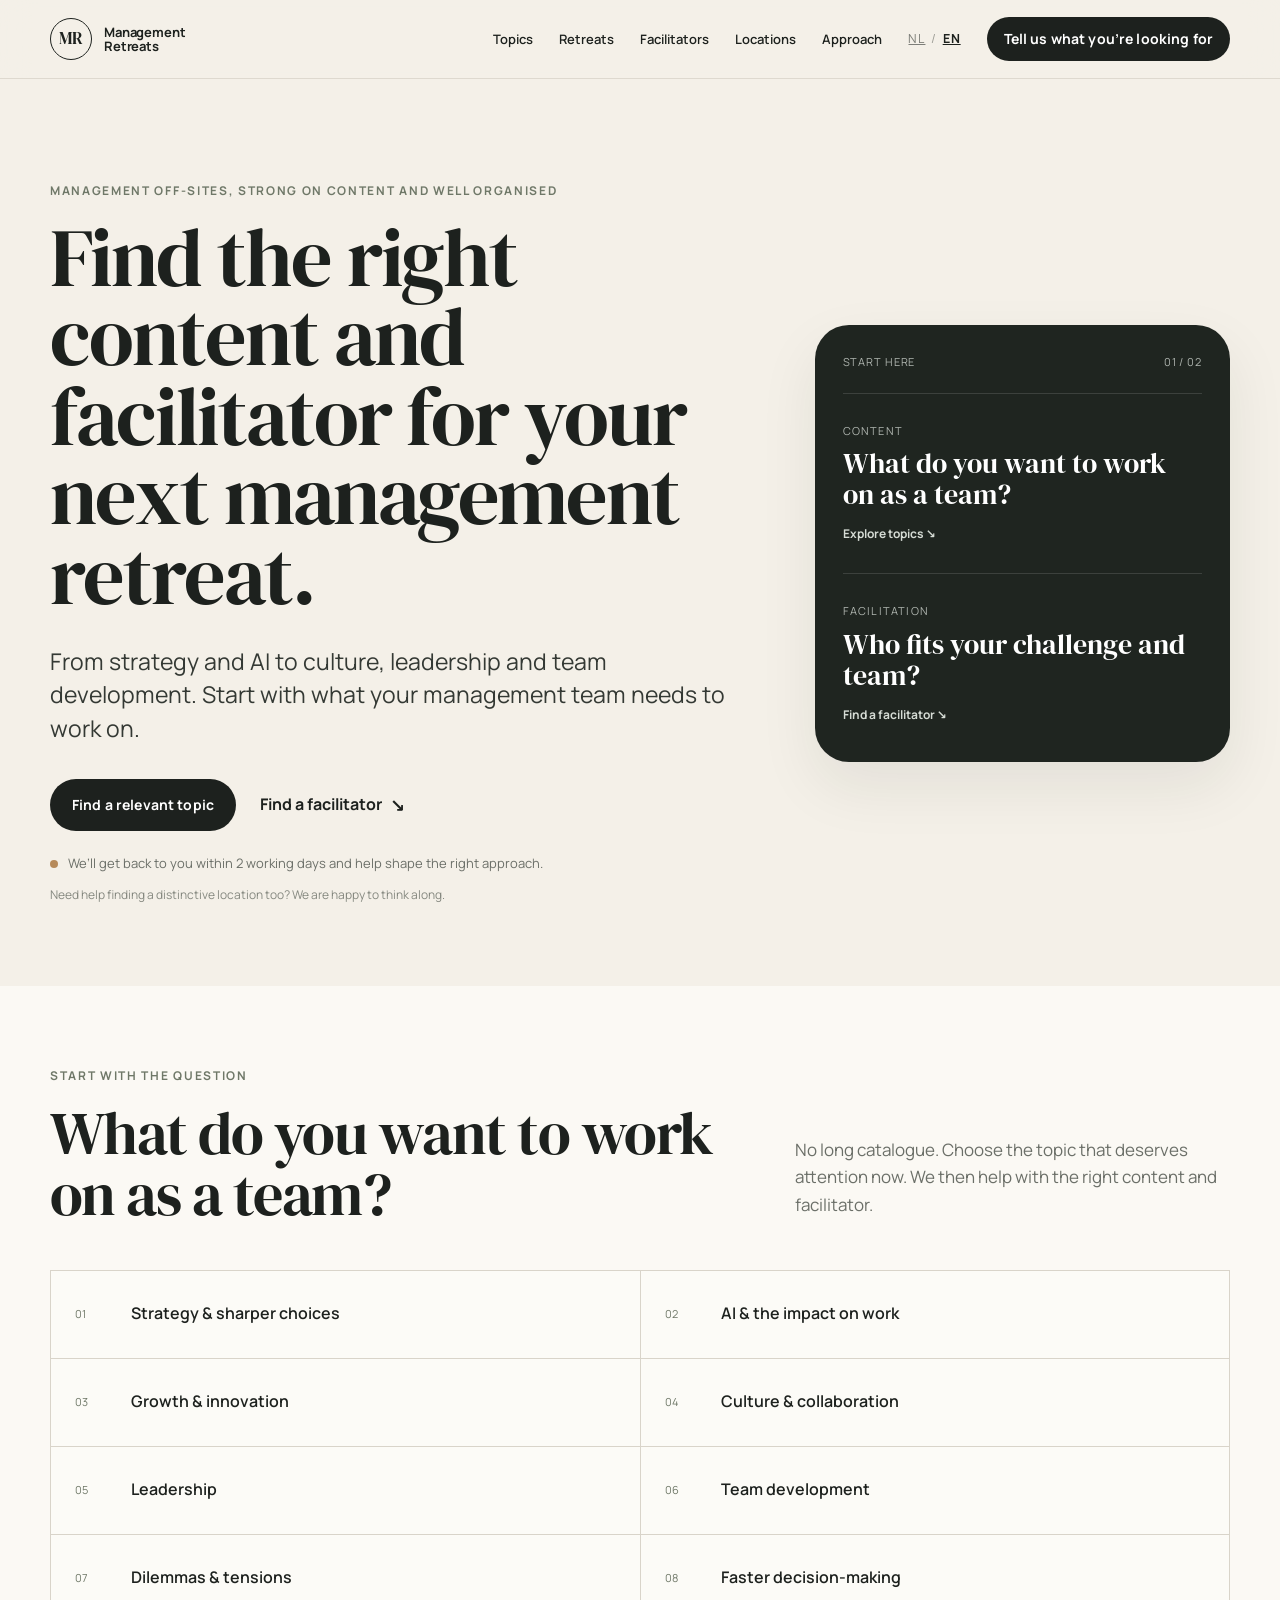
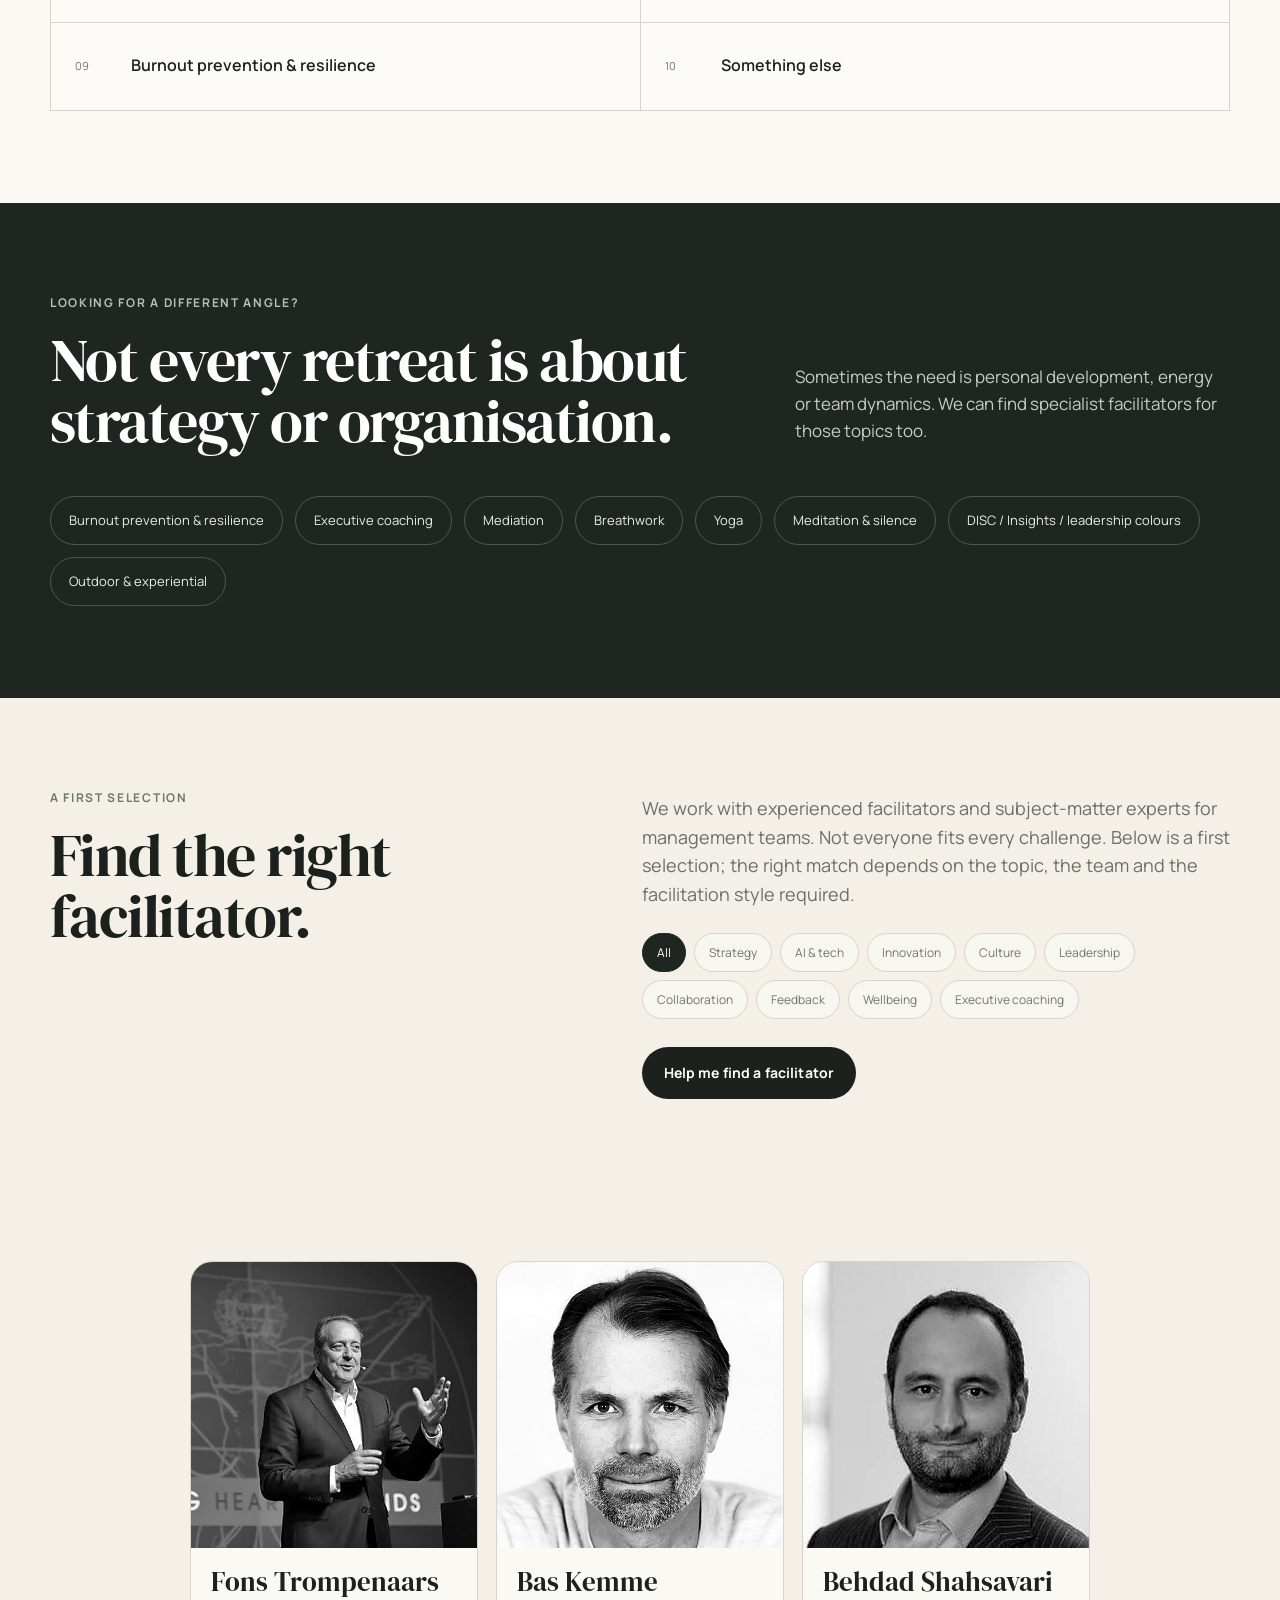
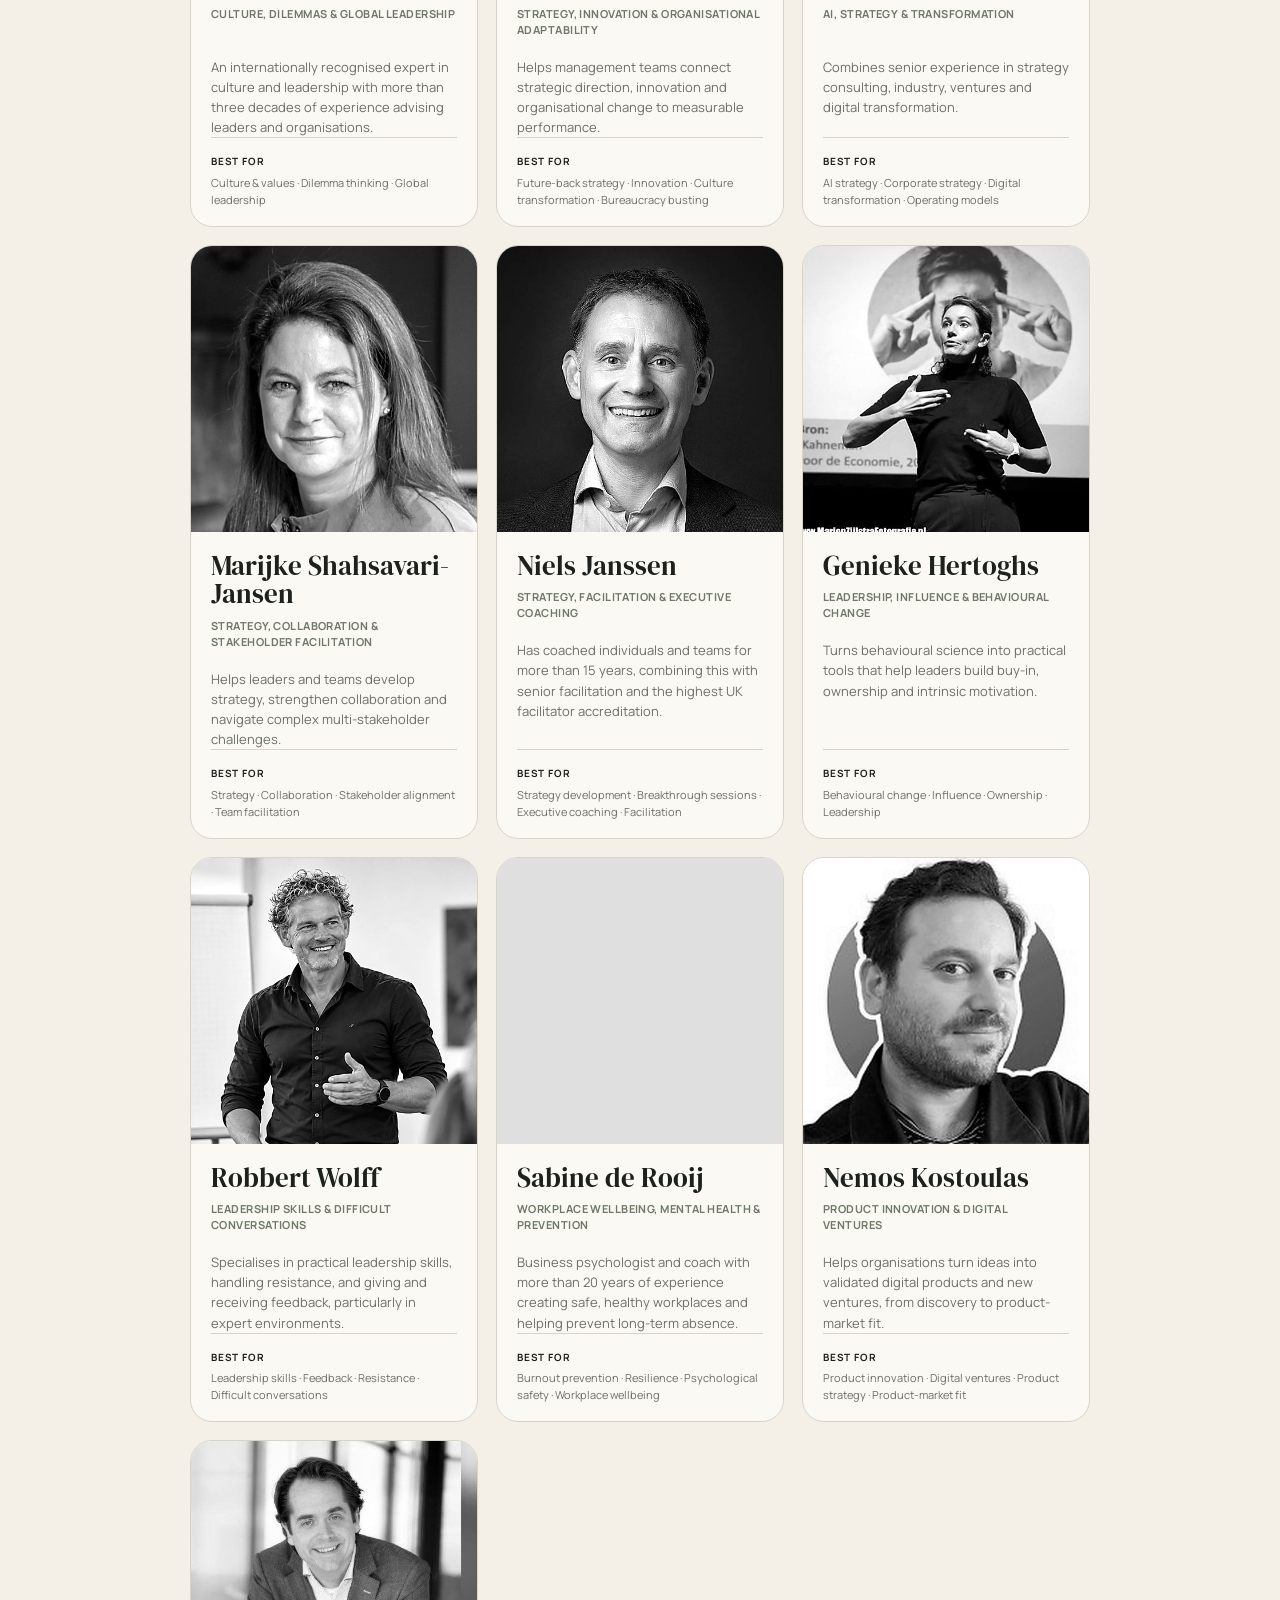
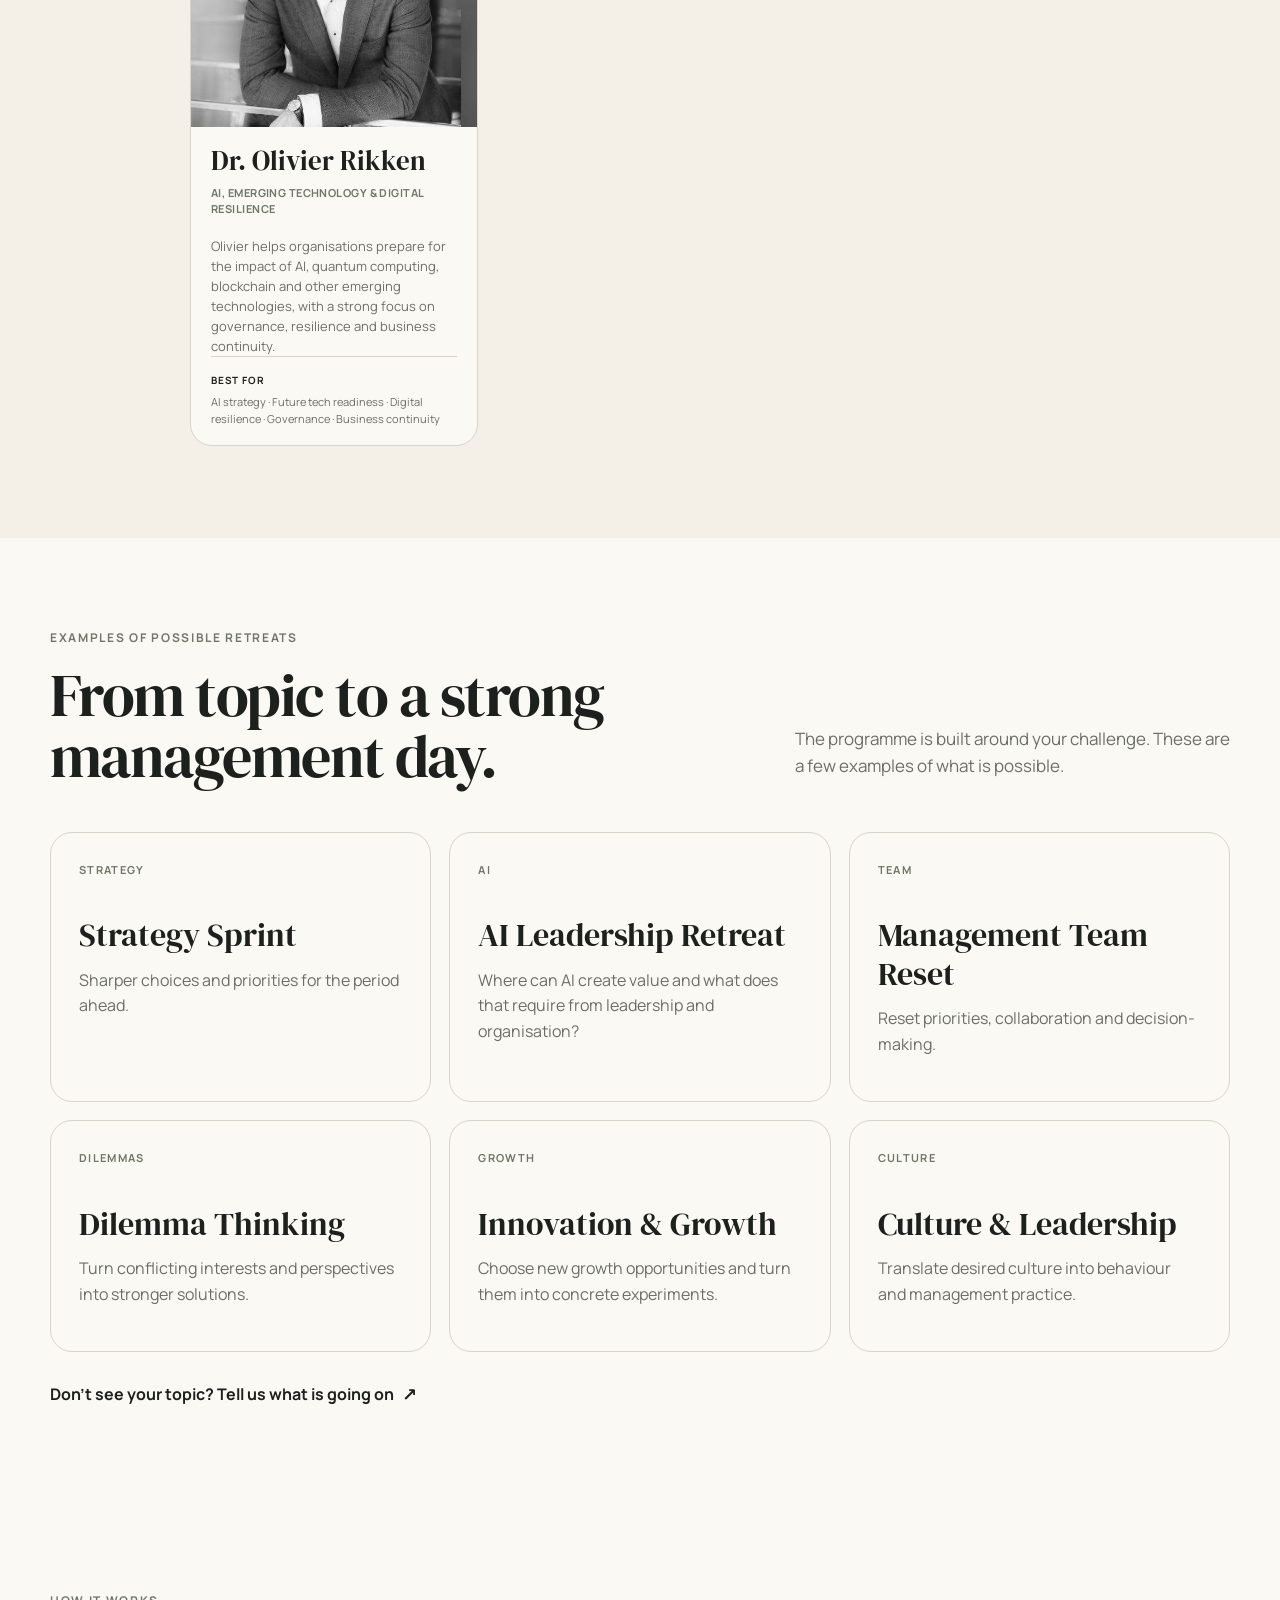
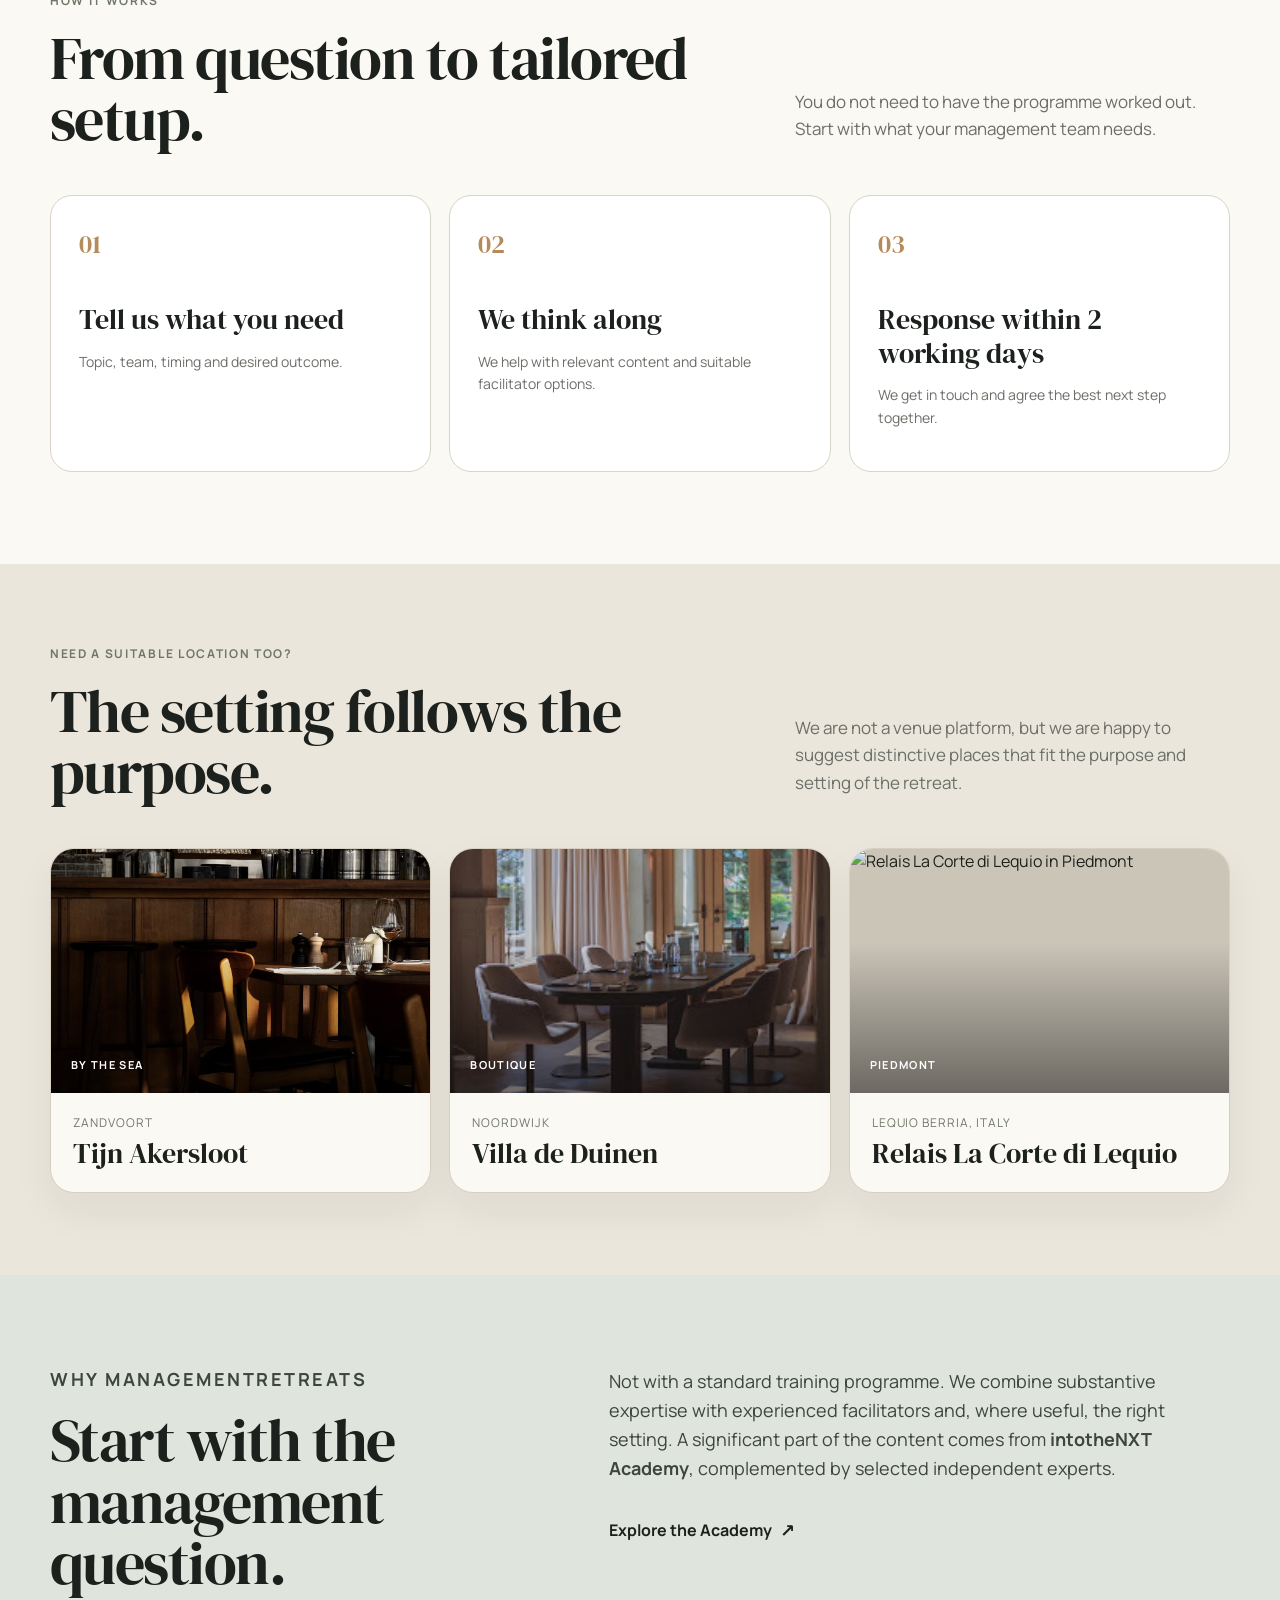
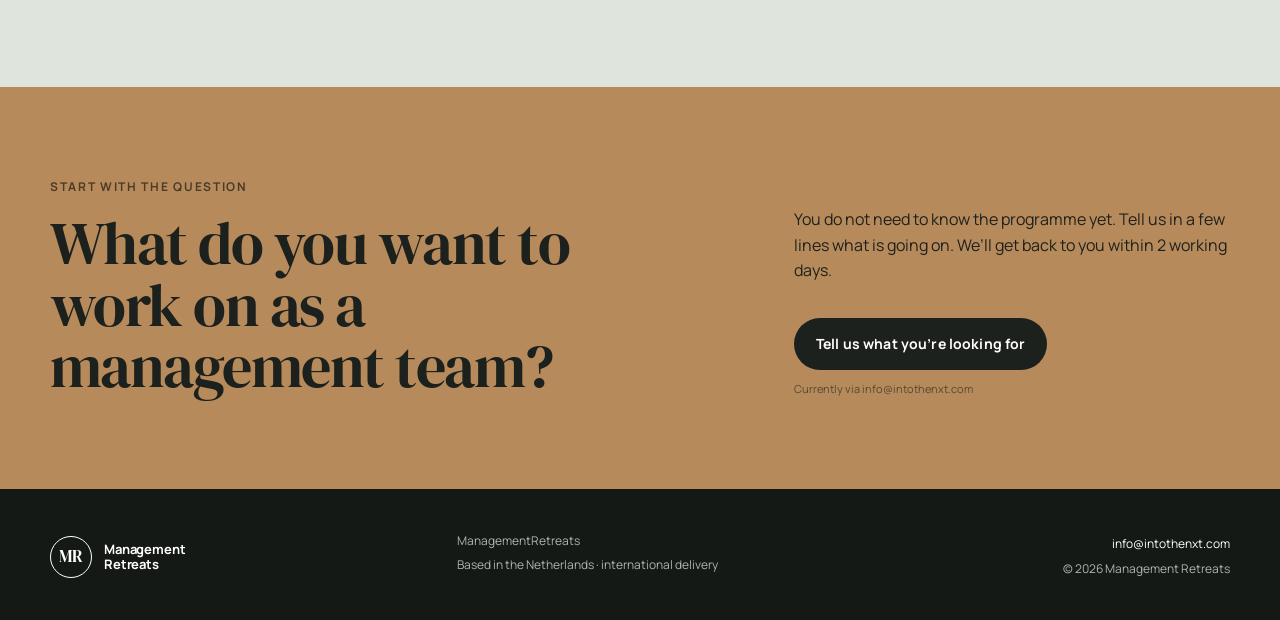
==== en/index.html @ 23734c41 "Update facilitator discovery and retreat interactions" ====
<!doctype html>
<html lang="en">
<head>
  <meta charset="utf-8">
  <meta name="viewport" content="width=device-width, initial-scale=1">
  <title>Management Retreats | Find the right content and facilitator</title>
  <meta name="description" content="Find the right content and facilitator for your next management retreat or off-site. From strategy and AI to culture, leadership and team development.">
  <meta name="theme-color" content="#f4f0e8">
  <meta property="og:title" content="Management Retreats">
  <meta property="og:description" content="Find the right content and facilitator for your next management retreat.">
  <meta property="og:type" content="website">
  <meta property="og:locale" content="en_GB">
  <link rel="preconnect" href="https://fonts.googleapis.com">
  <link rel="preconnect" href="https://fonts.gstatic.com" crossorigin>
  <link href="https://fonts.googleapis.com/css2?family=DM+Serif+Display:ital@0;1&family=Manrope:wght@400;500;600;700&display=swap" rel="stylesheet">
  <link rel="stylesheet" href="../styles.css">
</head>
<body>
  <header class="site-header">
    <div class="container nav-wrap">
      <a class="brand" href="#top" aria-label="Management Retreats home">
        <span class="brand-mark">MR</span>
        <span class="brand-text">Management<br>Retreats</span>
      </a>
      <button class="menu-toggle" aria-label="Open menu" aria-expanded="false"><span></span><span></span></button>
      <nav class="main-nav" aria-label="Main navigation">
        <a href="#topics">Topics</a>
        <a href="#retreats">Retreats</a>
        <a href="#facilitators">Facilitators</a>
        <a href="#locations">Locations</a>
        <a href="#approach">Approach</a>
        <a class="btn btn-small" href="mailto:info@intothenxt.com?subject=Management%20Retreat%20enquiry&body=Hello%2C%0A%0AWe%20are%20looking%20for%20help%20with%20a%20management%20retreat.%0A%0AWhat%20do%20we%20want%20to%20work%20on%20as%20a%20team%3F%3A%0A%0ATeam%20size%3A%0ADate%20or%20period%3A%0APhone%20number%3A%0A%0ABest%2C">Tell us what you’re looking for</a>
      </nav>
    </div>
  </header>

  <main id="top">
    <section class="hero section-pad">
      <div class="container hero-grid">
        <div class="hero-copy">
          <p class="eyebrow">Management off-sites, strong on content and well organised</p>
          <h1>Find the right content and facilitator for your next management retreat.</h1>
          <p class="hero-intro">From strategy and AI to culture, leadership and team development. Start with what your management team needs to work on.</p>
          <div class="hero-actions">
            <a class="btn" href="#topics">Find a relevant topic</a>
            <a class="text-link" href="#facilitators">Find a facilitator <span>↘</span></a>
          </div>
          <p class="promise"><span class="promise-dot"></span>We’ll get back to you within 2 working days and help shape the right approach.</p>
          <p class="hero-for">Need help finding a distinctive location too? We are happy to think along.</p>
        </div>
        <div class="hero-panel" aria-label="Start here">
          <div class="hero-panel-top"><span>START HERE</span><span>01 / 02</span></div>
          <a class="hero-panel-link" href="#topics">
            <small>CONTENT</small>
            <strong>What do you want to work on as a team?</strong>
            <span>Explore topics ↘</span>
          </a>
          <a class="hero-panel-link" href="#facilitators">
            <small>FACILITATION</small>
            <strong>Who fits your challenge and team?</strong>
            <span>Find a facilitator ↘</span>
          </a>
        </div>
      </div>
    </section>

    <section id="topics" class="section-pad section-light choice-section">
      <div class="container">
        <div class="section-head split-head">
          <div><p class="eyebrow">Start with the question</p><h2>What do you want to work on as a team?</h2></div>
          <p>No long catalogue. Choose the topic that deserves attention now. We then help with the right content and facilitator.</p>
        </div>
        <div class="topic-grid">
          <div class="topic-chip"><span>01</span><strong>Strategy & sharper choices</strong></div>
          <div class="topic-chip"><span>02</span><strong>AI & the impact on work</strong></div>
          <div class="topic-chip"><span>03</span><strong>Growth & innovation</strong></div>
          <div class="topic-chip"><span>04</span><strong>Culture & collaboration</strong></div>
          <div class="topic-chip"><span>05</span><strong>Leadership</strong></div>
          <div class="topic-chip"><span>06</span><strong>Team development</strong></div>
          <div class="topic-chip"><span>07</span><strong>Dilemmas & tensions</strong></div>
          <div class="topic-chip"><span>08</span><strong>Faster decision-making</strong></div>
          <div class="topic-chip"><span>09</span><strong>Burnout prevention & resilience</strong></div>
          <div class="topic-chip"><span>10</span><strong>Something else</strong></div>
        </div>
      </div>
    </section>

    <section id="other" class="section-pad section-dark alternatives-section">
      <div class="container">
        <div class="section-head split-head light-head">
          <div><p class="eyebrow">Looking for a different angle?</p><h2>Not every retreat is about strategy or organisation.</h2></div>
          <p>Sometimes the need is personal development, energy or team dynamics. We can find specialist facilitators for those topics too.</p>
        </div>
        <div class="alternative-tags"><span>Burnout prevention & resilience</span><span>Executive coaching</span><span>Mediation</span><span>Breathwork</span><span>Yoga</span><span>Meditation & silence</span><span>DISC / Insights / leadership colours</span><span>Outdoor & experiential</span></div>
      </div>
    </section>

    <section id="facilitators" class="section-pad facilitator-section">
      <div class="container facilitator-grid">
        <div>
          <p class="eyebrow">Already clear on the topic?</p>
          <h2>Find the right facilitator.</h2>
        </div>
        <div class="facilitator-copy">
          <p>We work with experienced facilitators and subject-matter experts for management teams. Not everyone fits every challenge, so we look at expertise, seniority and facilitation style.</p>
          <div class="filter-row" role="group" aria-label="Filter facilitators by topic">
            <button type="button" class="filter-chip is-active" data-filter="all" aria-pressed="true">All</button>
            <button type="button" class="filter-chip" data-filter="strategy" aria-pressed="false">Strategy</button>
            <button type="button" class="filter-chip" data-filter="ai" aria-pressed="false">AI & tech</button>
            <button type="button" class="filter-chip" data-filter="innovation" aria-pressed="false">Innovation</button>
            <button type="button" class="filter-chip" data-filter="culture" aria-pressed="false">Culture</button>
            <button type="button" class="filter-chip" data-filter="leadership" aria-pressed="false">Leadership</button>
            <button type="button" class="filter-chip" data-filter="collaboration" aria-pressed="false">Collaboration</button>
            <button type="button" class="filter-chip" data-filter="feedback" aria-pressed="false">Feedback</button>
            <button type="button" class="filter-chip" data-filter="wellbeing" aria-pressed="false">Wellbeing</button>
            <button type="button" class="filter-chip" data-filter="coaching" aria-pressed="false">Executive coaching</button>
          </div>
          <a class="btn" href="mailto:info@intothenxt.com?subject=Facilitator%20for%20management%20retreat&body=Hello%2C%0A%0AWe%20are%20looking%20for%20a%20facilitator.%0A%0ATopic%3A%0AType%20of%20team%3A%0APreferred%20style%3A%0ALanguage%3A%0ADate%20or%20period%3A%0A%0APhone%20number%3A%0A">Help me find a facilitator</a>
        </div>
      </div>
    </section>

    <section id="retreats" class="section-pad section-light">
      <div class="container">
        <div class="section-head split-head">
          <div><p class="eyebrow">Examples of possible retreats</p><h2>From topic to a strong management day.</h2></div>
          <p>The programme is built around your challenge. These are a few examples of what is possible.</p>
        </div>
        <div class="retreat-grid compact-retreats">
          <article class="retreat-card"><div class="card-label">STRATEGY</div><h3>Strategy Sprint</h3><p>Sharper choices and priorities for the period ahead.</p></article>
          <article class="retreat-card"><div class="card-label">AI</div><h3>AI Leadership Retreat</h3><p>Where can AI create value and what does that require from leadership and organisation?</p></article>
          <article class="retreat-card"><div class="card-label">TEAM</div><h3>Management Team Reset</h3><p>Reset priorities, collaboration and decision-making.</p></article>
          <article class="retreat-card"><div class="card-label">DILEMMAS</div><h3>Dilemma Thinking</h3><p>Turn conflicting interests and perspectives into stronger solutions.</p></article>
          <article class="retreat-card"><div class="card-label">GROWTH</div><h3>Innovation & Growth</h3><p>Choose new growth opportunities and turn them into concrete experiments.</p></article>
          <article class="retreat-card"><div class="card-label">CULTURE</div><h3>Culture & Leadership</h3><p>Translate desired culture into behaviour and management practice.</p></article>
        </div>
        <div class="section-cta"><a class="text-link" href="mailto:info@intothenxt.com?subject=Topic%20for%20management%20retreat">Don’t see your topic? Tell us what is going on <span>↗</span></a></div>
      </div>
    </section>

    <section id="approach" class="section-pad section-light">
      <div class="container">
        <div class="section-head split-head">
          <div><p class="eyebrow">How it works</p><h2>From question to tailored setup.</h2></div>
          <p>You do not need to have the programme worked out. Start with what your management team needs.</p>
        </div>
        <div class="process-grid">
          <article><div class="process-no">01</div><h3>Tell us what you need</h3><p>Topic, team, timing and desired outcome.</p></article>
          <article><div class="process-no">02</div><h3>We think along</h3><p>We help with relevant content and suitable facilitator options.</p></article>
          <article><div class="process-no">03</div><h3>Response within 2 working days</h3><p>We get in touch and agree the best next step together.</p></article>
        </div>
      </div>
    </section>

    <section id="locations" class="section-pad locations-section compact-locations">
      <div class="container">
        <div class="section-head split-head">
          <div><p class="eyebrow">Need a suitable location too?</p><h2>The setting follows the purpose.</h2></div>
          <p>We are not a venue platform, but we are happy to suggest distinctive places that fit the purpose and setting of the retreat.</p>
        </div>
        <div class="location-grid">
          <article class="location-card"><div class="location-visual"><img src="../assets/images/tijnakersloot-interieur-dark.png" alt="Interior of Tijn Akersloot in Zandvoort" loading="lazy"><span>BY THE SEA</span></div><div class="location-copy"><p class="location-place">Zandvoort</p><h3>Tijn Akersloot</h3></div></article>
          <article class="location-card"><div class="location-visual"><img src="../assets/images/villadeduinenmeeting%20room.jpg" alt="Meeting room at Villa de Duinen in Noordwijk" loading="lazy"><span>BOUTIQUE</span></div><div class="location-copy"><p class="location-place">Noordwijk</p><h3>Villa de Duinen</h3></div></article>
          <article class="location-card"><div class="location-visual"><img src="https://corte-di-lequio.de/wp-content/uploads/2018/07/FSP_4324-e1541357742737.jpg" alt="Relais La Corte di Lequio in Piedmont" loading="lazy"><span>PIEDMONT</span></div><div class="location-copy"><p class="location-place">Lequio Berria, Italy</p><h3>Relais La Corte di Lequio</h3></div></article>
        </div>
      </div>
    </section>

    <section class="section-pad academy-section">
      <div class="container academy-grid">
        <div><p class="eyebrow">Why ManagementRetreats</p><h2>Start with the management question.</h2></div>
        <div><p>Not with a standard training programme. We combine substantive expertise with experienced facilitators and, where useful, the right setting. A significant part of the content comes from <strong>intotheNXT Academy</strong>, complemented by selected independent experts.</p><a class="text-link" href="https://intothenxt-academy.com/" target="_blank" rel="noopener">Explore the Academy <span>↗</span></a></div>
      </div>
    </section>

    <section class="section-pad final-cta">
      <div class="container final-cta-grid">
        <div><p class="eyebrow">Start with the question</p><h2>What do you want to work on as a management team?</h2></div>
        <div><p>You do not need to know the programme yet. Tell us in a few lines what is going on. We’ll get back to you within 2 working days.</p><a class="btn" href="mailto:info@intothenxt.com?subject=Management%20Retreat%20enquiry&body=Hello%2C%0A%0AWe%20are%20looking%20for%20help%20with%20a%20management%20retreat.%0A%0AWhat%20do%20we%20want%20to%20work%20on%20as%20a%20team%3F%3A%0A%0ATeam%20size%3A%0ADate%20or%20period%3A%0APhone%20number%3A%0A">Tell us what you’re looking for</a><p class="cta-mail">Currently via info@intothenxt.com</p></div>
      </div>
    </section>
  </main>

  <footer class="site-footer">
    <div class="container footer-grid">
      <div class="brand footer-brand"><span class="brand-mark">MR</span><span class="brand-text">Management<br>Retreats</span></div>
      <div><p>ManagementRetreats</p><p>Based in the Netherlands · international delivery</p></div>
      <div class="footer-links"><a href="mailto:info@intothenxt.com">info@intothenxt.com</a><span>© 2026 Management Retreats</span></div>
    </div>
  </footer>
  <script src="../script.js"></script>
</body>
</html>
---- styles.css ----
:root {
  --bg: #f4f0e8;
  --paper: #fbf9f4;
  --ink: #1d211e;
  --muted: #6b6f68;
  --line: #d9d4ca;
  --sage: #dfe5dc;
  --olive: #6f7868;
  --dark: #1f2520;
  --accent: #b68a5a;
  --radius: 22px;
  --shadow: 0 24px 60px rgba(28, 34, 28, 0.08);
}

* { box-sizing: border-box; }
html { scroll-behavior: smooth; }
body {
  margin: 0;
  font-family: "Manrope", system-ui, sans-serif;
  background: var(--bg);
  color: var(--ink);
  line-height: 1.6;
}
img { max-width: 100%; display: block; }
a { color: inherit; }
.container { width: min(1180px, calc(100% - 40px)); margin: 0 auto; }
.section-pad { padding: 92px 0; }
.section-light { background: var(--paper); }
.section-dark { background: var(--dark); color: white; }

a.btn {
  display: inline-flex;
  align-items: center;
  justify-content: center;
  gap: 10px;
  min-height: 52px;
  padding: 0 22px;
  border-radius: 999px;
  background: var(--ink);
  color: white;
  text-decoration: none;
  font-size: 14px;
  font-weight: 700;
  letter-spacing: .01em;
  transition: transform .2s ease, background .2s ease;
}
a.btn:hover { transform: translateY(-1px); background: #111411; }
a.btn-small { min-height: 44px; padding: 0 17px; }
.text-link {
  display: inline-flex;
  gap: 8px;
  align-items: center;
  text-decoration: none;
  font-weight: 700;
}
.text-link span { font-size: 18px; }

.site-header {
  position: sticky;
  top: 0;
  z-index: 50;
  backdrop-filter: blur(16px);
  background: rgba(244,240,232,.92);
  border-bottom: 1px solid rgba(217,212,202,.8);
}
.nav-wrap {
  min-height: 78px;
  display: flex;
  align-items: center;
  justify-content: space-between;
  gap: 24px;
}
.brand { display: inline-flex; align-items: center; gap: 12px; text-decoration: none; }
.brand-mark {
  width: 42px;
  height: 42px;
  border-radius: 50%;
  border: 1px solid var(--ink);
  display: grid;
  place-items: center;
  font-family: "DM Serif Display", serif;
  font-size: 17px;
}
.brand-text { font-weight: 700; font-size: 13px; line-height: 1.1; letter-spacing: -.01em; }
.main-nav { display: flex; align-items: center; gap: 26px; }
.main-nav > a:not(.btn) { text-decoration: none; font-size: 13px; font-weight: 600; }
.menu-toggle { display: none; border: 0; background: transparent; padding: 8px; }
.menu-toggle span { display: block; width: 22px; height: 1.5px; background: var(--ink); margin: 5px 0; }

.hero { padding-top: 104px; padding-bottom: 82px; }
.hero-grid { display: grid; grid-template-columns: 1.3fr .78fr; gap: 72px; align-items: center; }
.eyebrow {
  margin: 0 0 18px;
  font-size: 12px;
  line-height: 1.4;
  font-weight: 700;
  text-transform: uppercase;
  letter-spacing: .14em;
  color: var(--olive);
}
h1, h2, h3 { margin: 0; font-weight: 400; }
h1, h2 { font-family: "DM Serif Display", serif; letter-spacing: -.025em; }
h1 { font-size: clamp(54px, 6.4vw, 88px); line-height: .97; max-width: 860px; }
h2 { font-size: clamp(40px, 4.7vw, 64px); line-height: 1.02; }
h3 { font-size: 22px; line-height: 1.2; }
.hero-intro { font-size: clamp(19px, 1.8vw, 24px); line-height: 1.45; max-width: 770px; margin: 30px 0 0; color: #343934; }
.hero-actions { display: flex; align-items: center; gap: 24px; margin-top: 34px; flex-wrap: wrap; }
.promise { margin: 22px 0 0; color: var(--muted); font-size: 13px; display: flex; align-items: center; gap: 10px; }
.promise-dot { width: 8px; height: 8px; border-radius: 50%; background: var(--accent); flex: 0 0 auto; }
.hero-for { margin: 11px 0 0; color: #868980; font-size: 12px; max-width: 720px; }
.hero-panel {
  background: var(--dark);
  color: white;
  border-radius: 34px;
  padding: 28px;
  box-shadow: var(--shadow);
}
.hero-panel-top { display: flex; justify-content: space-between; color: #aeb4ae; font-size: 11px; border-bottom: 1px solid rgba(255,255,255,.13); padding-bottom: 22px; letter-spacing: .08em; }
.hero-panel-link {
  display: block;
  padding: 28px 0;
  border-bottom: 1px solid rgba(255,255,255,.13);
  text-decoration: none;
}
.hero-panel-link:last-child { border-bottom: 0; padding-bottom: 8px; }
.hero-panel-link small { display: block; color: #aeb4ae; margin-bottom: 9px; font-size: 11px; letter-spacing: .11em; }
.hero-panel-link strong { display: block; font-family: "DM Serif Display", serif; font-size: 28px; line-height: 1.1; font-weight: 400; }
.hero-panel-link > span { display: inline-block; margin-top: 14px; color: #d6dcd5; font-size: 12px; font-weight: 700; }

.section-head { max-width: 720px; margin-bottom: 44px; }
.section-head p:last-child { color: var(--muted); font-size: 17px; margin-top: 18px; }
.split-head { max-width: none; display: grid; grid-template-columns: 1.15fr .75fr; gap: 78px; align-items: end; }
.split-head > p { margin: 0 0 8px; }
.light-head .eyebrow { color: #b7c0b4; }
.light-head > p { color: #c6ccc5 !important; }

.choice-section { padding-top: 82px; }
.topic-grid { display: grid; grid-template-columns: repeat(2, 1fr); border-top: 1px solid var(--line); border-left: 1px solid var(--line); }
.topic-chip {
  min-height: 88px;
  padding: 22px 24px;
  border-right: 1px solid var(--line);
  border-bottom: 1px solid var(--line);
  display: grid;
  grid-template-columns: 44px 1fr;
  gap: 12px;
  align-items: center;
  cursor: default;
  background: rgba(255,255,255,.22);
  transition: background .2s ease, color .2s ease, transform .2s ease, box-shadow .2s ease;
}
.topic-chip:hover {
  background: var(--dark);
  color: white;
  transform: translateY(-2px);
  box-shadow: 0 12px 28px rgba(28,34,28,.13);
  position: relative;
  z-index: 2;
}
.topic-chip > span { color: var(--olive); font-size: 11px; transition: color .2s ease; }
.topic-chip:hover > span { color: #b7c0b4; }
.topic-chip strong { font-size: 16px; font-weight: 600; }

.facilitator-section { background: var(--bg); }
.facilitator-grid { display: grid; grid-template-columns: .9fr 1.1fr; gap: 110px; align-items: start; }
.facilitator-copy > p { margin: 4px 0 24px; color: var(--muted); font-size: 18px; max-width: 660px; }
.filter-row { display: flex; flex-wrap: wrap; gap: 8px; margin: 0 0 28px; }
.filter-chip {
  appearance: none;
  padding: 9px 14px;
  border: 1px solid var(--line);
  border-radius: 999px;
  background: rgba(255,255,255,.35);
  color: var(--olive);
  font: inherit;
  font-size: 12px;
  cursor: pointer;
  transition: background .2s ease, border-color .2s ease, color .2s ease;
}
.filter-chip:hover,
.filter-chip:focus-visible { border-color: var(--olive); }
.filter-chip.is-active {
  border-color: var(--dark);
  background: var(--dark);
  color: white;
}

.retreat-grid { display: grid; grid-template-columns: repeat(3, 1fr); gap: 18px; }
.retreat-card {
  background: var(--paper);
  border: 1px solid var(--line);
  border-radius: var(--radius);
  padding: 28px;
  min-height: 250px;
  display: flex;
  flex-direction: column;
  transition: background .2s ease, transform .2s ease, box-shadow .2s ease;
}
.retreat-card:hover {
  background: var(--sage);
  transform: translateY(-3px);
  box-shadow: 0 16px 34px rgba(28, 34, 28, 0.08);
}
.card-label { font-size: 11px; letter-spacing: .12em; font-weight: 700; color: var(--olive); }
.retreat-card h3 { margin-top: 38px; font-family: "DM Serif Display", serif; font-size: 32px; }
.retreat-card p { color: var(--muted); margin-top: 13px; }
.compact-retreats .retreat-card { min-height: 230px; }
.section-cta { margin-top: 28px; }

.alternative-tags { display: flex; flex-wrap: wrap; gap: 12px; }
.alternative-tags span {
  border: 1px solid rgba(255,255,255,.22);
  padding: 13px 18px;
  border-radius: 999px;
  font-size: 13px;
  color: #e9ede8;
  transition: background .2s ease, color .2s ease, border-color .2s ease, transform .2s ease, box-shadow .2s ease;
}
.alternative-tags span:hover {
  background: var(--accent);
  border-color: var(--accent);
  color: var(--ink);
  transform: translateY(-2px);
  box-shadow: 0 9px 22px rgba(0,0,0,.18);
}

.process-grid { display: grid; grid-template-columns: repeat(3, 1fr); gap: 18px; }
.process-grid article { padding: 28px; background: white; border: 1px solid var(--line); border-radius: var(--radius); min-height: 220px; }
.process-no { font-family: "DM Serif Display", serif; color: var(--accent); font-size: 26px; }
.process-grid h3 { margin-top: 38px; font-family: "DM Serif Display", serif; font-size: 28px; }
.process-grid p { color: var(--muted); font-size: 14px; }

.locations-section { background: #ebe6db; }
.compact-locations { padding-top: 82px; padding-bottom: 82px; }
.location-grid { display: grid; grid-template-columns: repeat(3, 1fr); gap: 18px; }
.location-card { background: var(--paper); border-radius: 24px; overflow: hidden; border: 1px solid #d6cfc2; box-shadow: 0 18px 42px rgba(38,35,30,.06); }
.location-visual { aspect-ratio: 1.55 / 1; display: flex; align-items: flex-end; padding: 20px; position: relative; overflow: hidden; background: #cfc9bc; }
.location-visual img { position: absolute; inset: 0; width: 100%; height: 100%; object-fit: cover; transition: transform .5s ease; }
.location-card:hover .location-visual img { transform: scale(1.025); }
.location-visual::after { content: ""; position: absolute; inset: 0; background: linear-gradient(to top, rgba(0,0,0,.48), rgba(0,0,0,.02) 62%); }
.location-visual span { position: relative; z-index: 2; color: white; font-size: 11px; font-weight: 700; letter-spacing: .12em; }
.location-copy { padding: 20px 22px 22px; }
.location-place { margin: 0 0 4px; color: var(--olive); font-size: 12px; text-transform: uppercase; letter-spacing: .08em; }
.location-copy h3 { font-family: "DM Serif Display", serif; font-size: 28px; }

.academy-section { background: var(--sage); }
.academy-grid { display: grid; grid-template-columns: .85fr 1.15fr; gap: 100px; align-items: start; }
.academy-grid p { font-size: 18px; color: #3d453e; margin-top: 0; }
.academy-grid .text-link { margin-top: 16px; }

.final-cta { background: var(--accent); }
.final-cta-grid { display: grid; grid-template-columns: 1.2fr .8fr; gap: 90px; align-items: end; }
.final-cta .eyebrow { color: #4c3b29; }
.final-cta p { max-width: 620px; }
.final-cta .btn { margin-top: 18px; }
.cta-mail { font-size: 11px; color: rgba(29,33,30,.62); margin: 10px 0 0; }

.site-footer { background: #151915; color: white; padding: 42px 0; }
.footer-grid { display: grid; grid-template-columns: 1fr 1fr 1fr; gap: 40px; align-items: end; }
.footer-brand .brand-mark { border-color: white; }
.site-footer p { margin: 0 0 4px; color: #aeb4ae; font-size: 12px; }
.footer-links { display: flex; flex-direction: column; align-items: flex-end; gap: 5px; font-size: 12px; color: #aeb4ae; }
.footer-links a { color: white; text-decoration: none; }

@media (max-width: 1000px) {
  .hero-grid, .split-head, .facilitator-grid, .academy-grid, .final-cta-grid { grid-template-columns: 1fr; gap: 40px; }
  .retreat-grid, .location-grid, .process-grid { grid-template-columns: repeat(2, 1fr); }
  .main-nav { gap: 18px; }
  .main-nav > a:not(.btn) { display: none; }
}

@media (max-width: 700px) {
  .container { width: min(100% - 28px, 1180px); }
  .section-pad { padding: 70px 0; }
  .hero { padding-top: 68px; padding-bottom: 60px; }
  h1 { font-size: clamp(48px, 15vw, 70px); }
  h2 { font-size: clamp(37px, 11vw, 50px); }
  .hero-grid { gap: 40px; }
  .hero-panel { border-radius: 24px; }
  .hero-panel-link strong { font-size: 24px; }
  .menu-toggle { display: block; }
  .main-nav {
    display: none;
    position: absolute;
    top: 68px;
    left: 14px;
    right: 14px;
    padding: 18px;
    flex-direction: column;
    align-items: stretch;
    background: var(--paper);
    border: 1px solid var(--line);
    border-radius: 18px;
    box-shadow: var(--shadow);
  }
  .main-nav.is-open { display: flex; }
  .main-nav > a:not(.btn) { display: block; padding: 8px 0; }
  .topic-grid, .retreat-grid, .location-grid, .process-grid { grid-template-columns: 1fr; }
  .topic-chip { min-height: 78px; }
  .facilitator-copy > p { font-size: 16px; }
  .footer-grid { grid-template-columns: 1fr; align-items: start; }
  .footer-links { align-items: flex-start; }
}
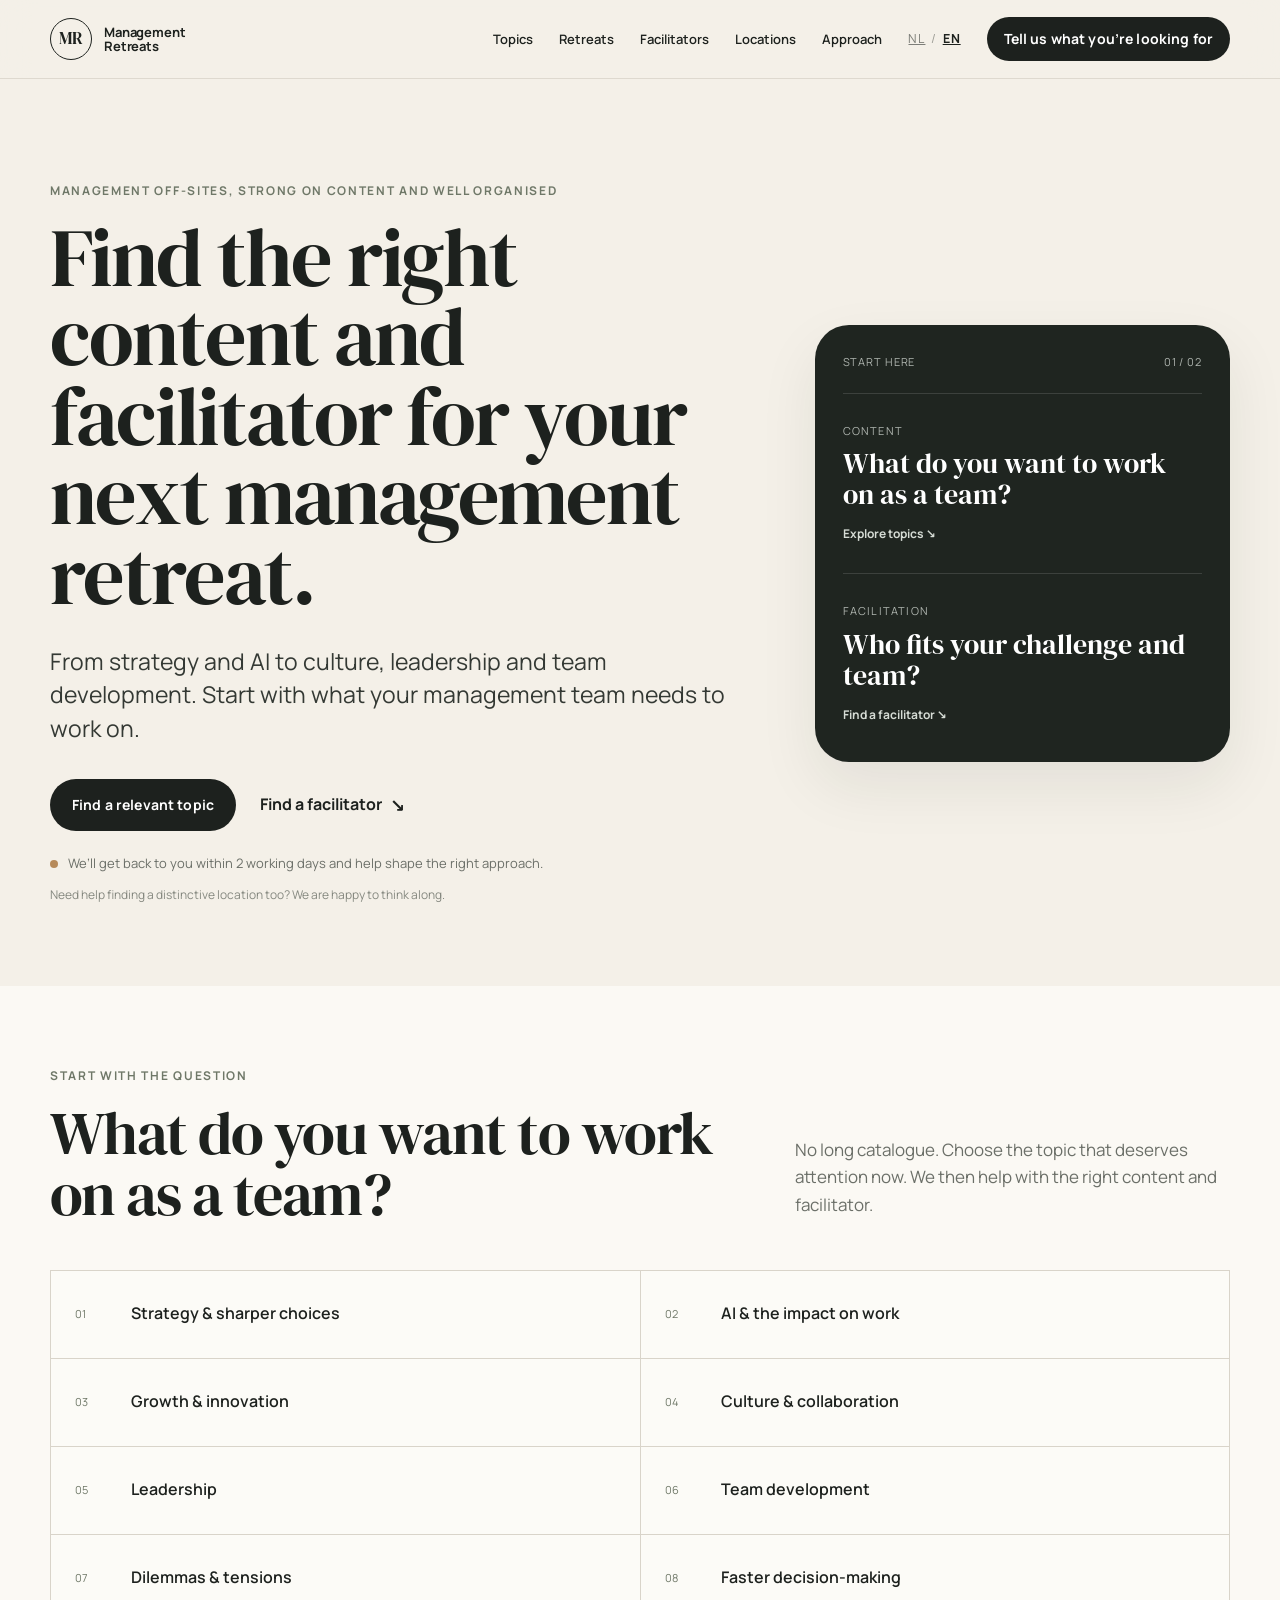
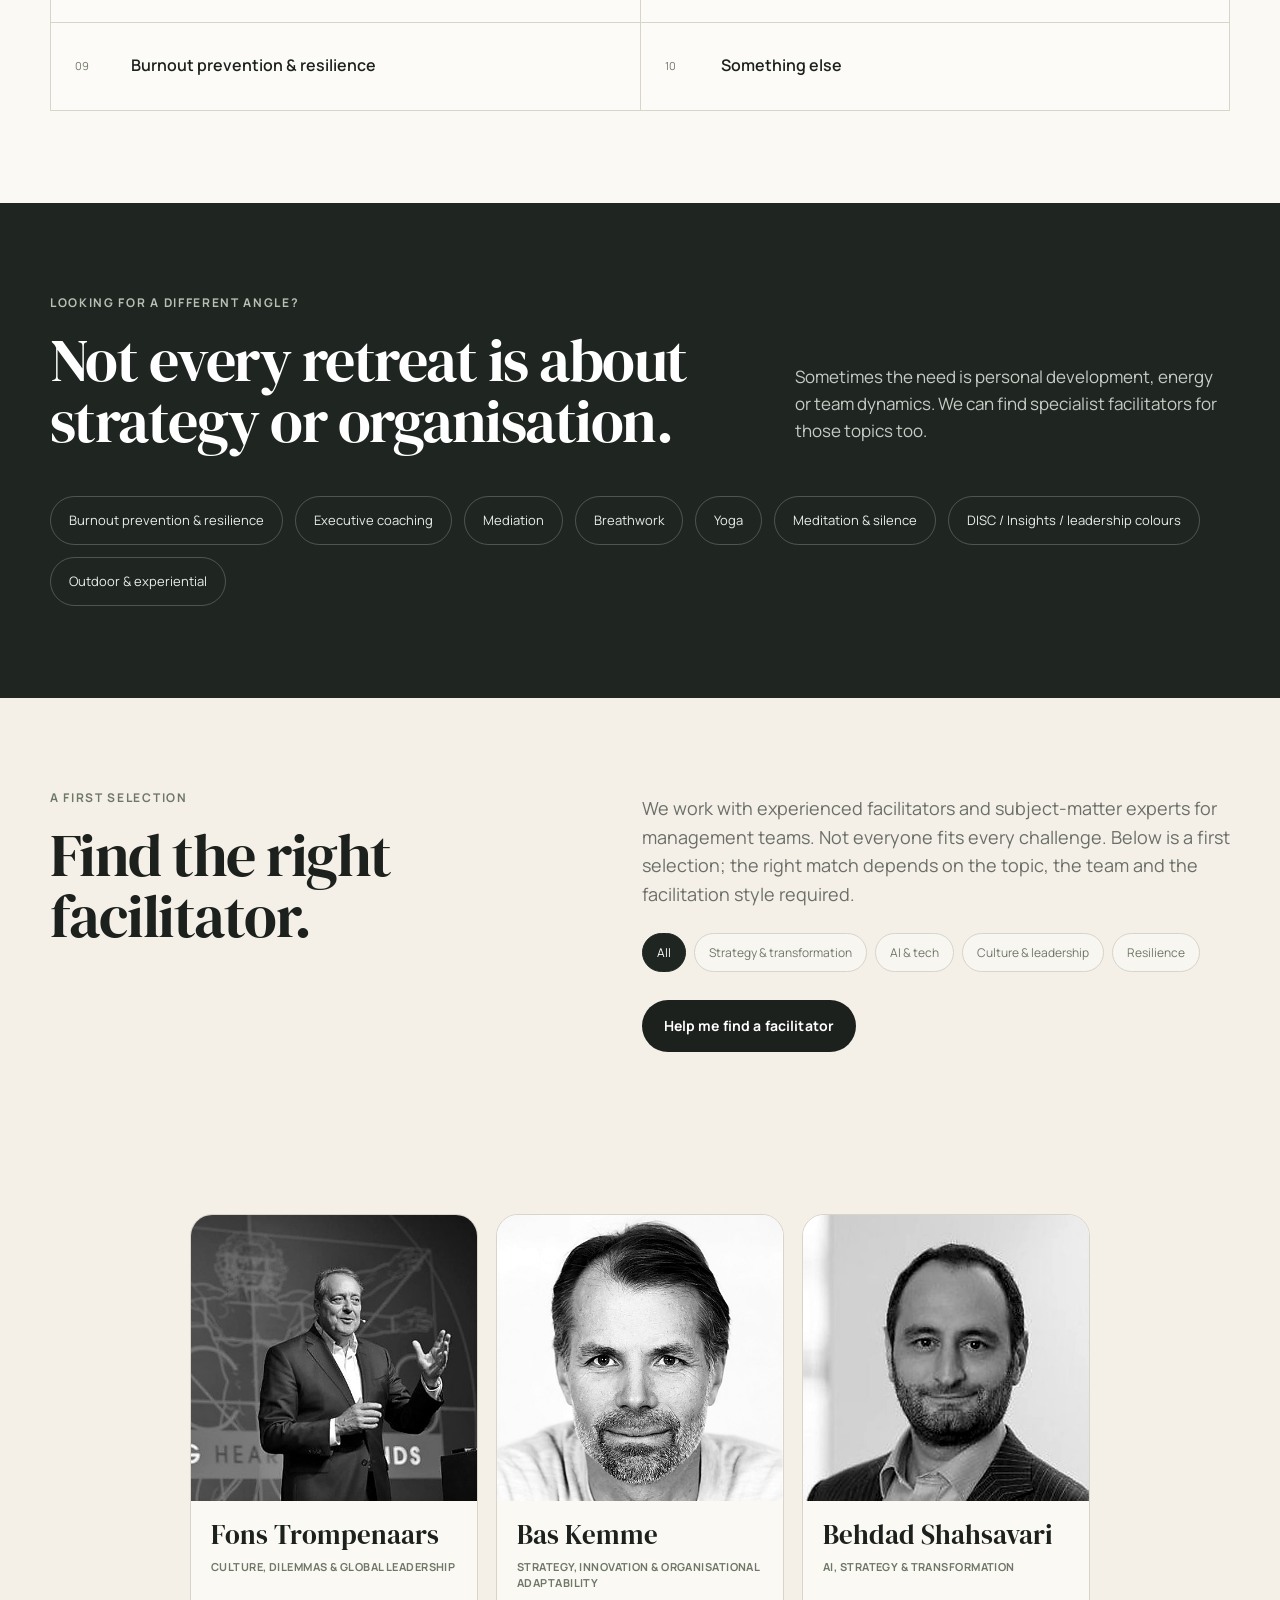
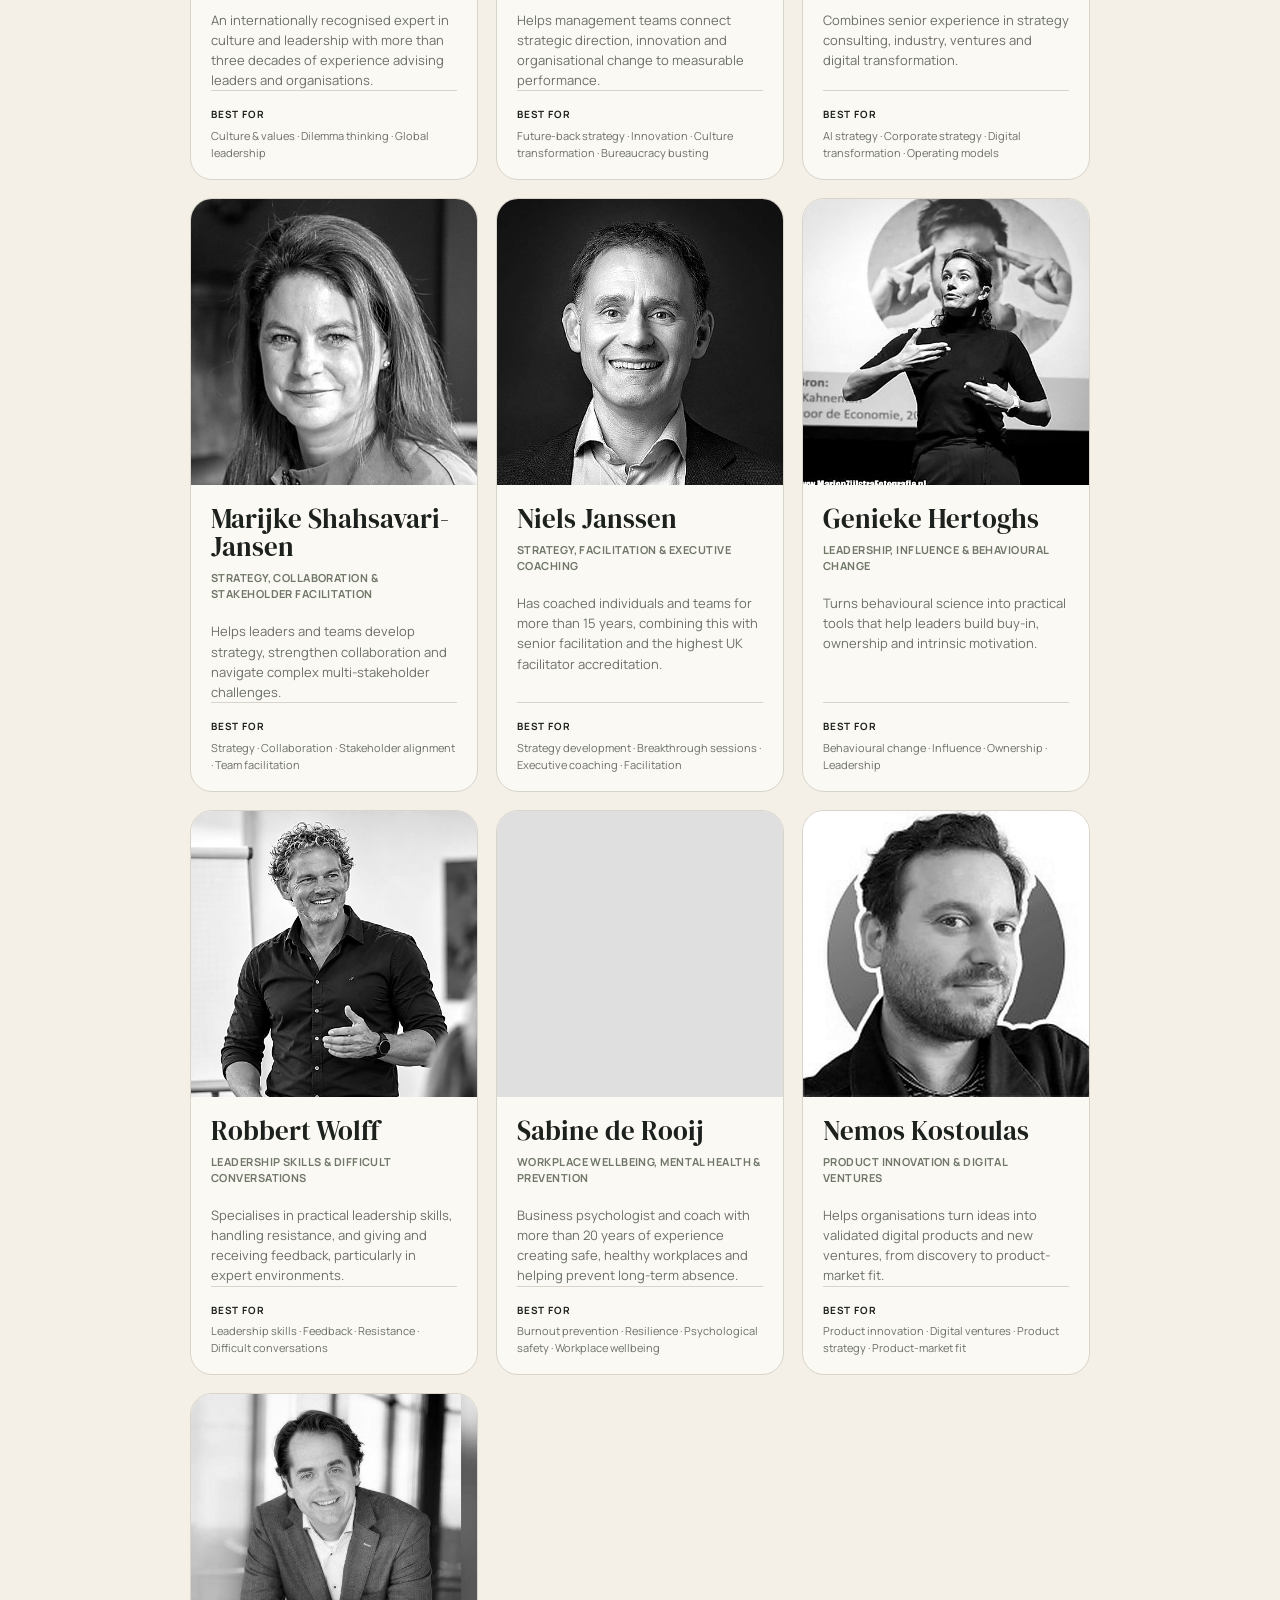
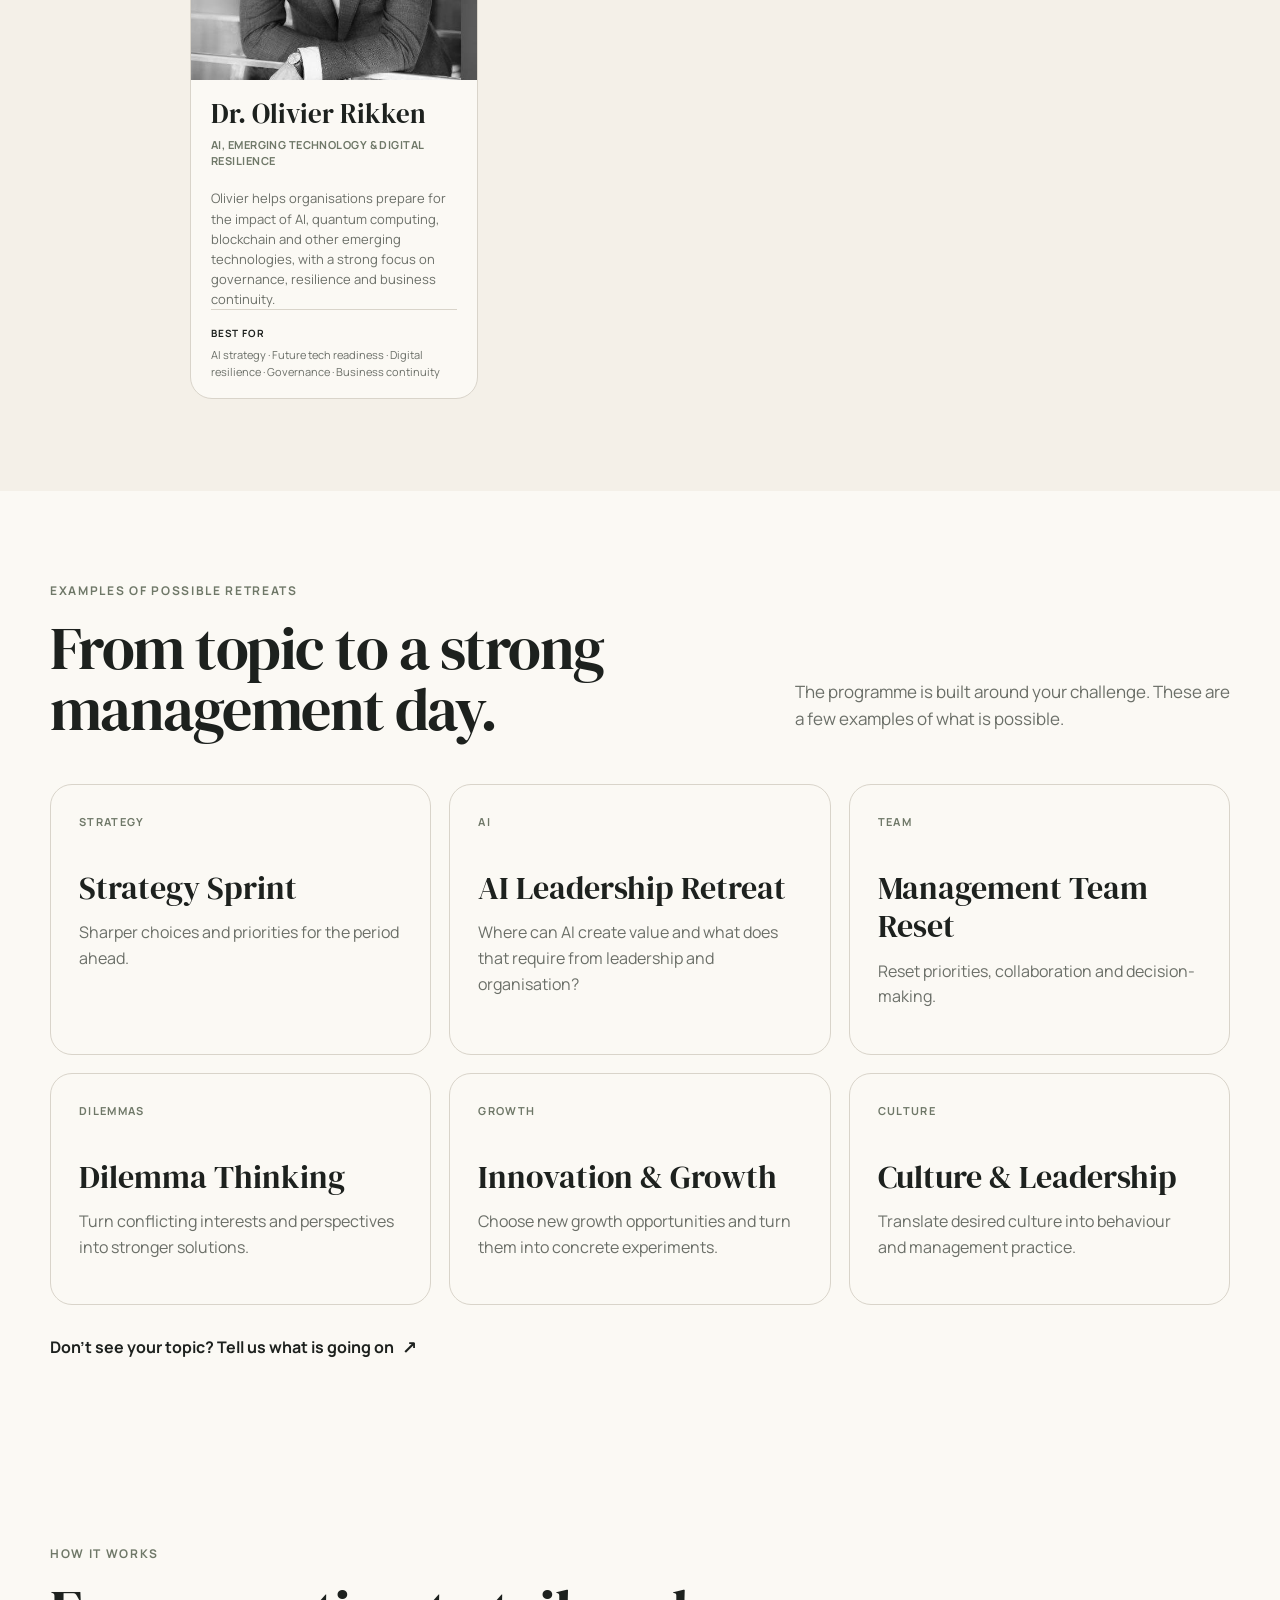
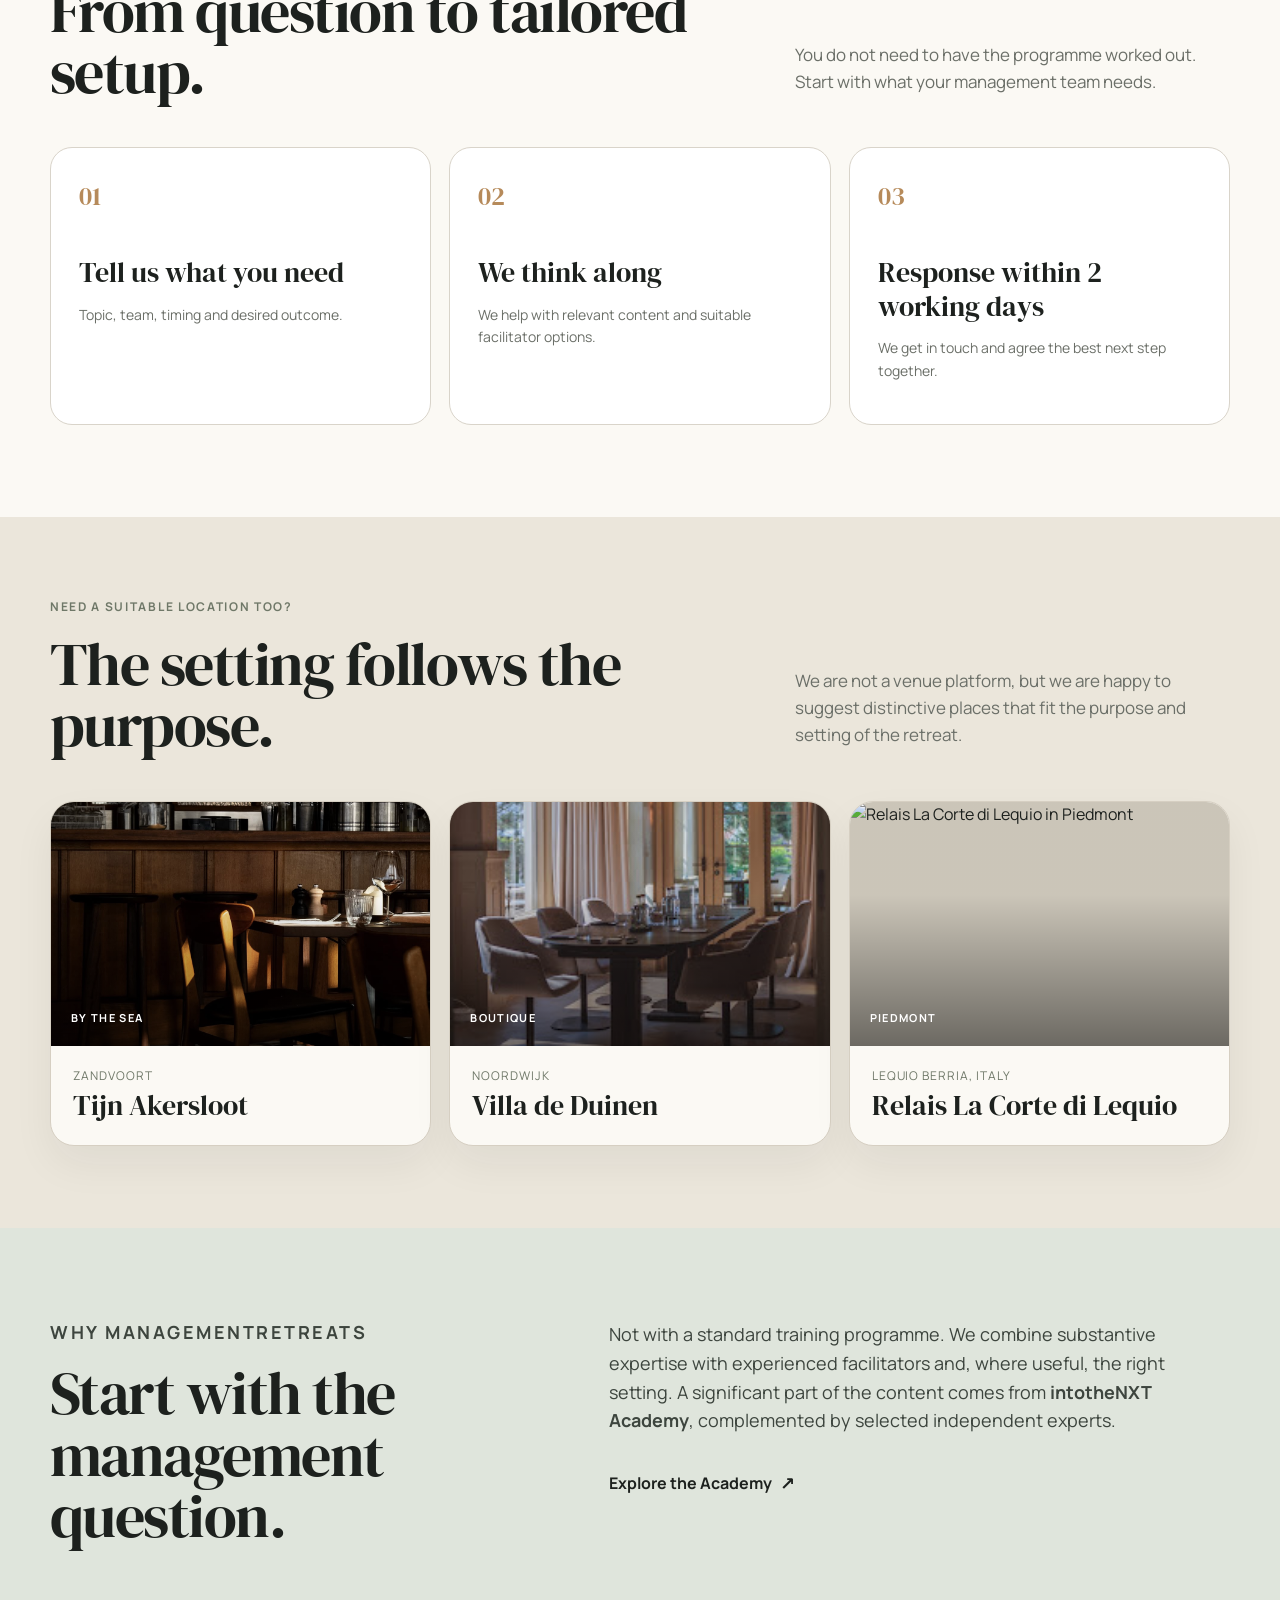
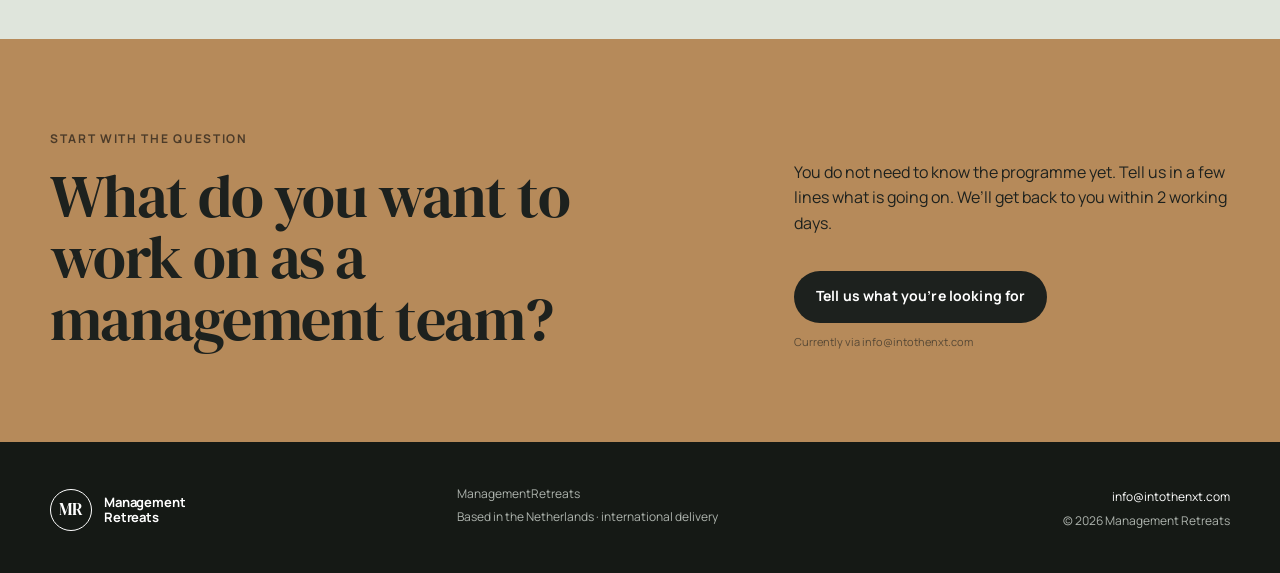
==== commit b042cd88: "Simplify facilitator categories" ====
--- a/en/index.html
+++ b/en/index.html
@@ -105,15 +105,10 @@
           <p>We work with experienced facilitators and subject-matter experts for management teams. Not everyone fits every challenge, so we look at expertise, seniority and facilitation style.</p>
           <div class="filter-row" role="group" aria-label="Filter facilitators by topic">
             <button type="button" class="filter-chip is-active" data-filter="all" aria-pressed="true">All</button>
-            <button type="button" class="filter-chip" data-filter="strategy" aria-pressed="false">Strategy</button>
+            <button type="button" class="filter-chip" data-filter="strategy" aria-pressed="false">Strategy & transformation</button>
             <button type="button" class="filter-chip" data-filter="ai" aria-pressed="false">AI & tech</button>
-            <button type="button" class="filter-chip" data-filter="innovation" aria-pressed="false">Innovation</button>
-            <button type="button" class="filter-chip" data-filter="culture" aria-pressed="false">Culture</button>
-            <button type="button" class="filter-chip" data-filter="leadership" aria-pressed="false">Leadership</button>
-            <button type="button" class="filter-chip" data-filter="collaboration" aria-pressed="false">Collaboration</button>
-            <button type="button" class="filter-chip" data-filter="feedback" aria-pressed="false">Feedback</button>
-            <button type="button" class="filter-chip" data-filter="wellbeing" aria-pressed="false">Wellbeing</button>
-            <button type="button" class="filter-chip" data-filter="coaching" aria-pressed="false">Executive coaching</button>
+            <button type="button" class="filter-chip" data-filter="culture" aria-pressed="false">Culture & leadership</button>
+            <button type="button" class="filter-chip" data-filter="resilience" aria-pressed="false">Resilience</button>
           </div>
           <a class="btn" href="mailto:info@intothenxt.com?subject=Facilitator%20for%20management%20retreat&body=Hello%2C%0A%0AWe%20are%20looking%20for%20a%20facilitator.%0A%0ATopic%3A%0AType%20of%20team%3A%0APreferred%20style%3A%0ALanguage%3A%0ADate%20or%20period%3A%0A%0APhone%20number%3A%0A">Help me find a facilitator</a>
         </div>
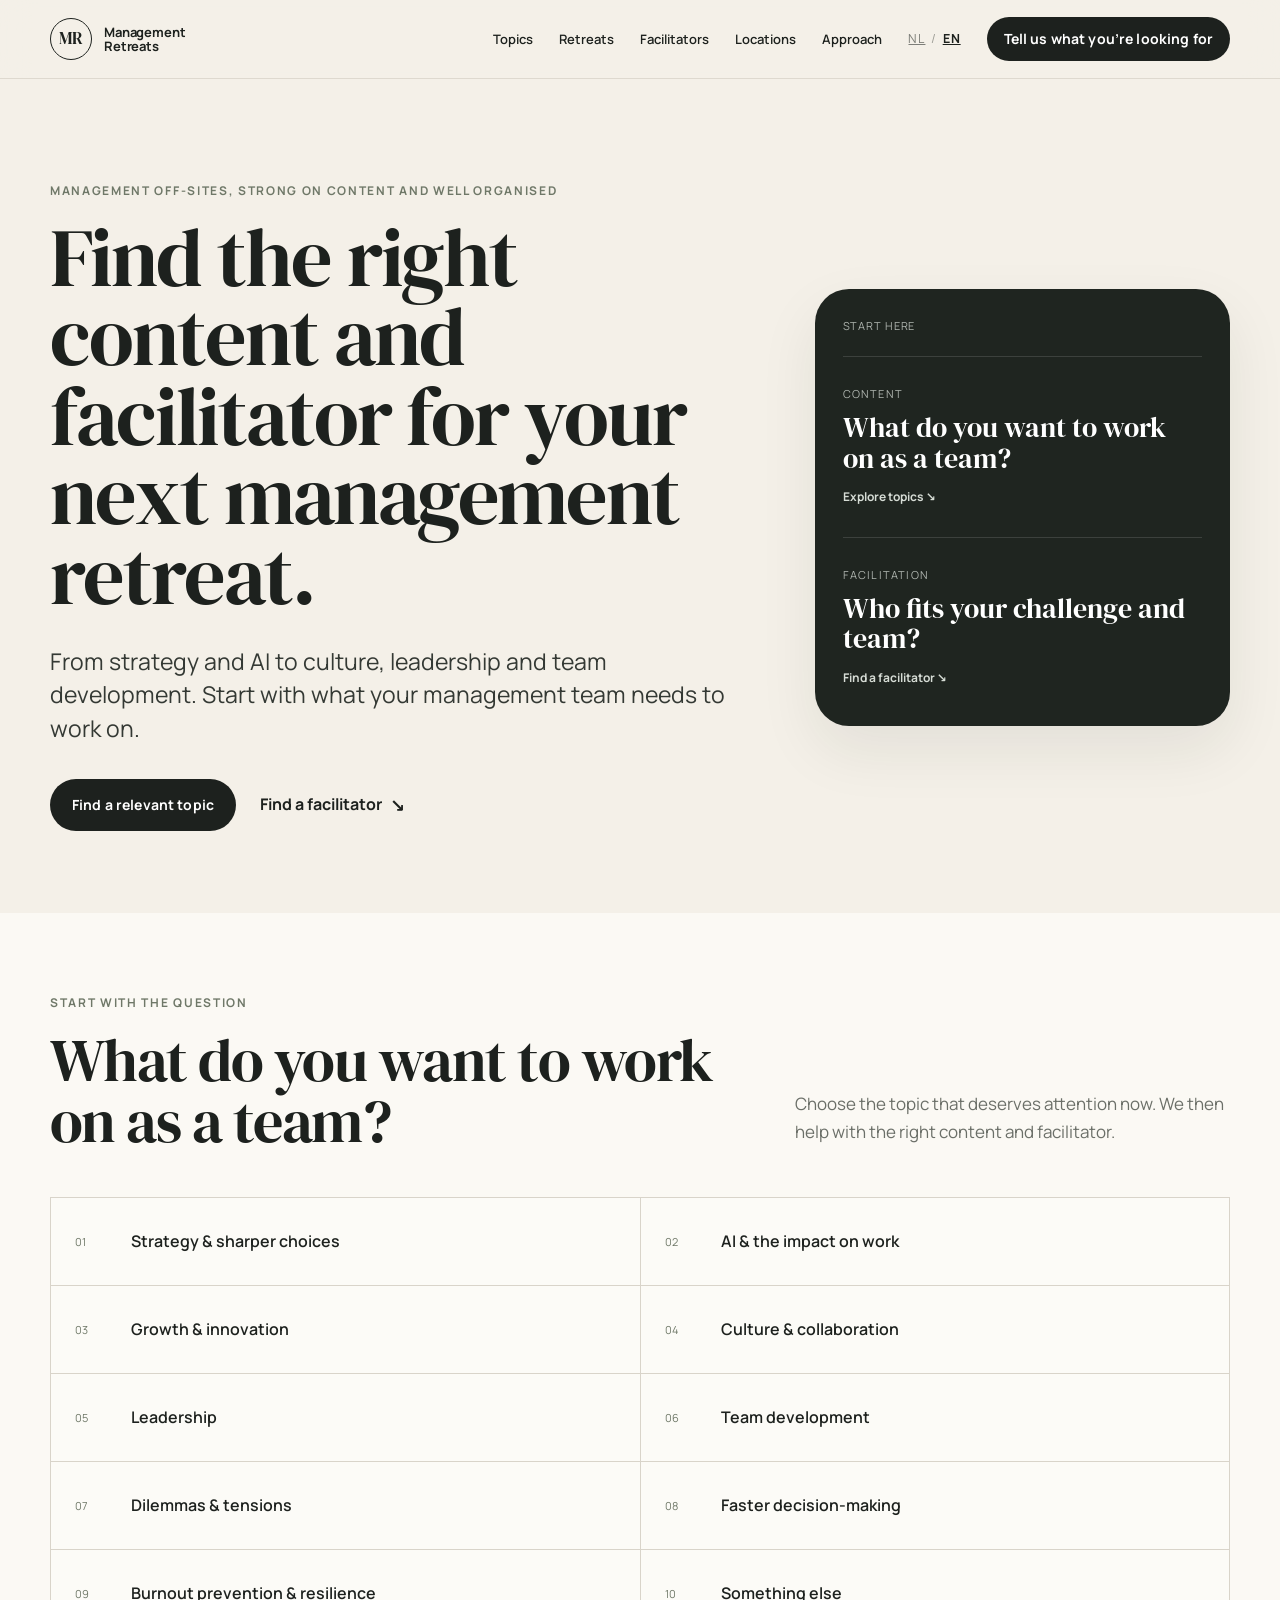
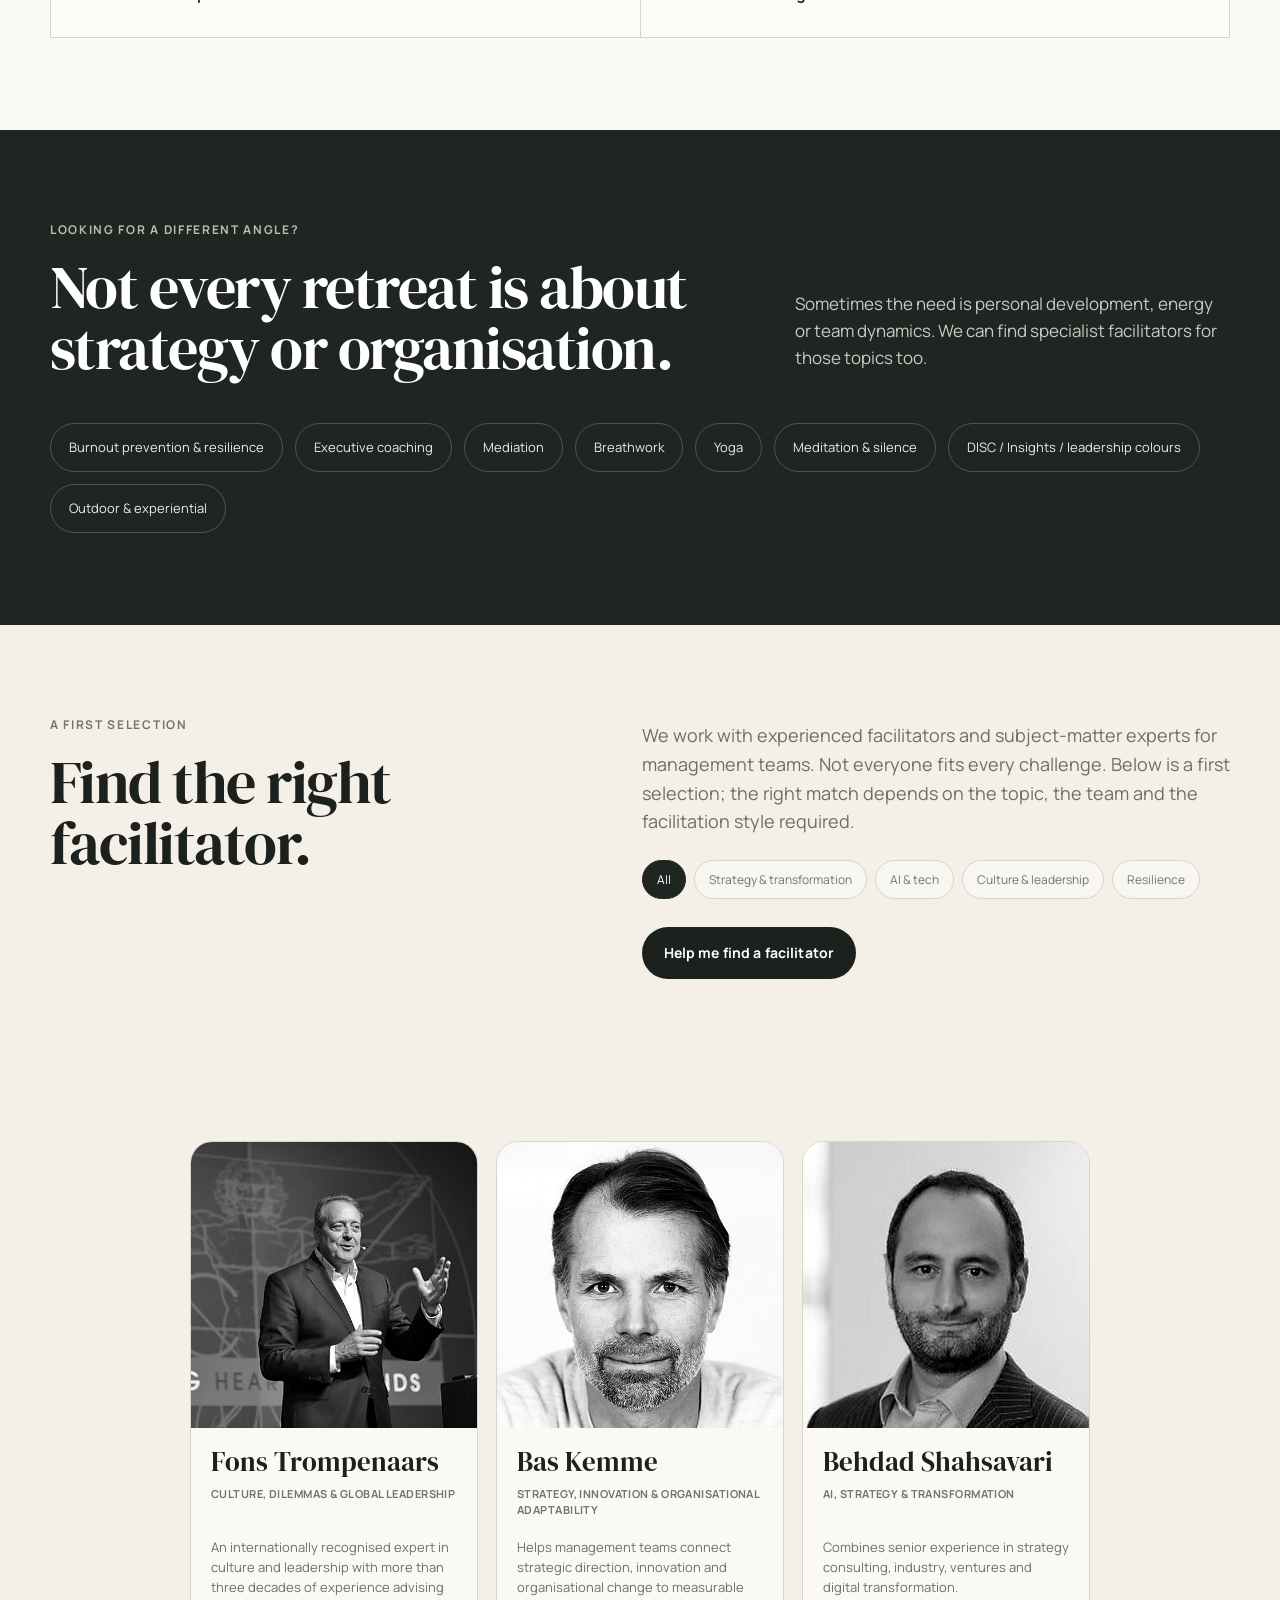
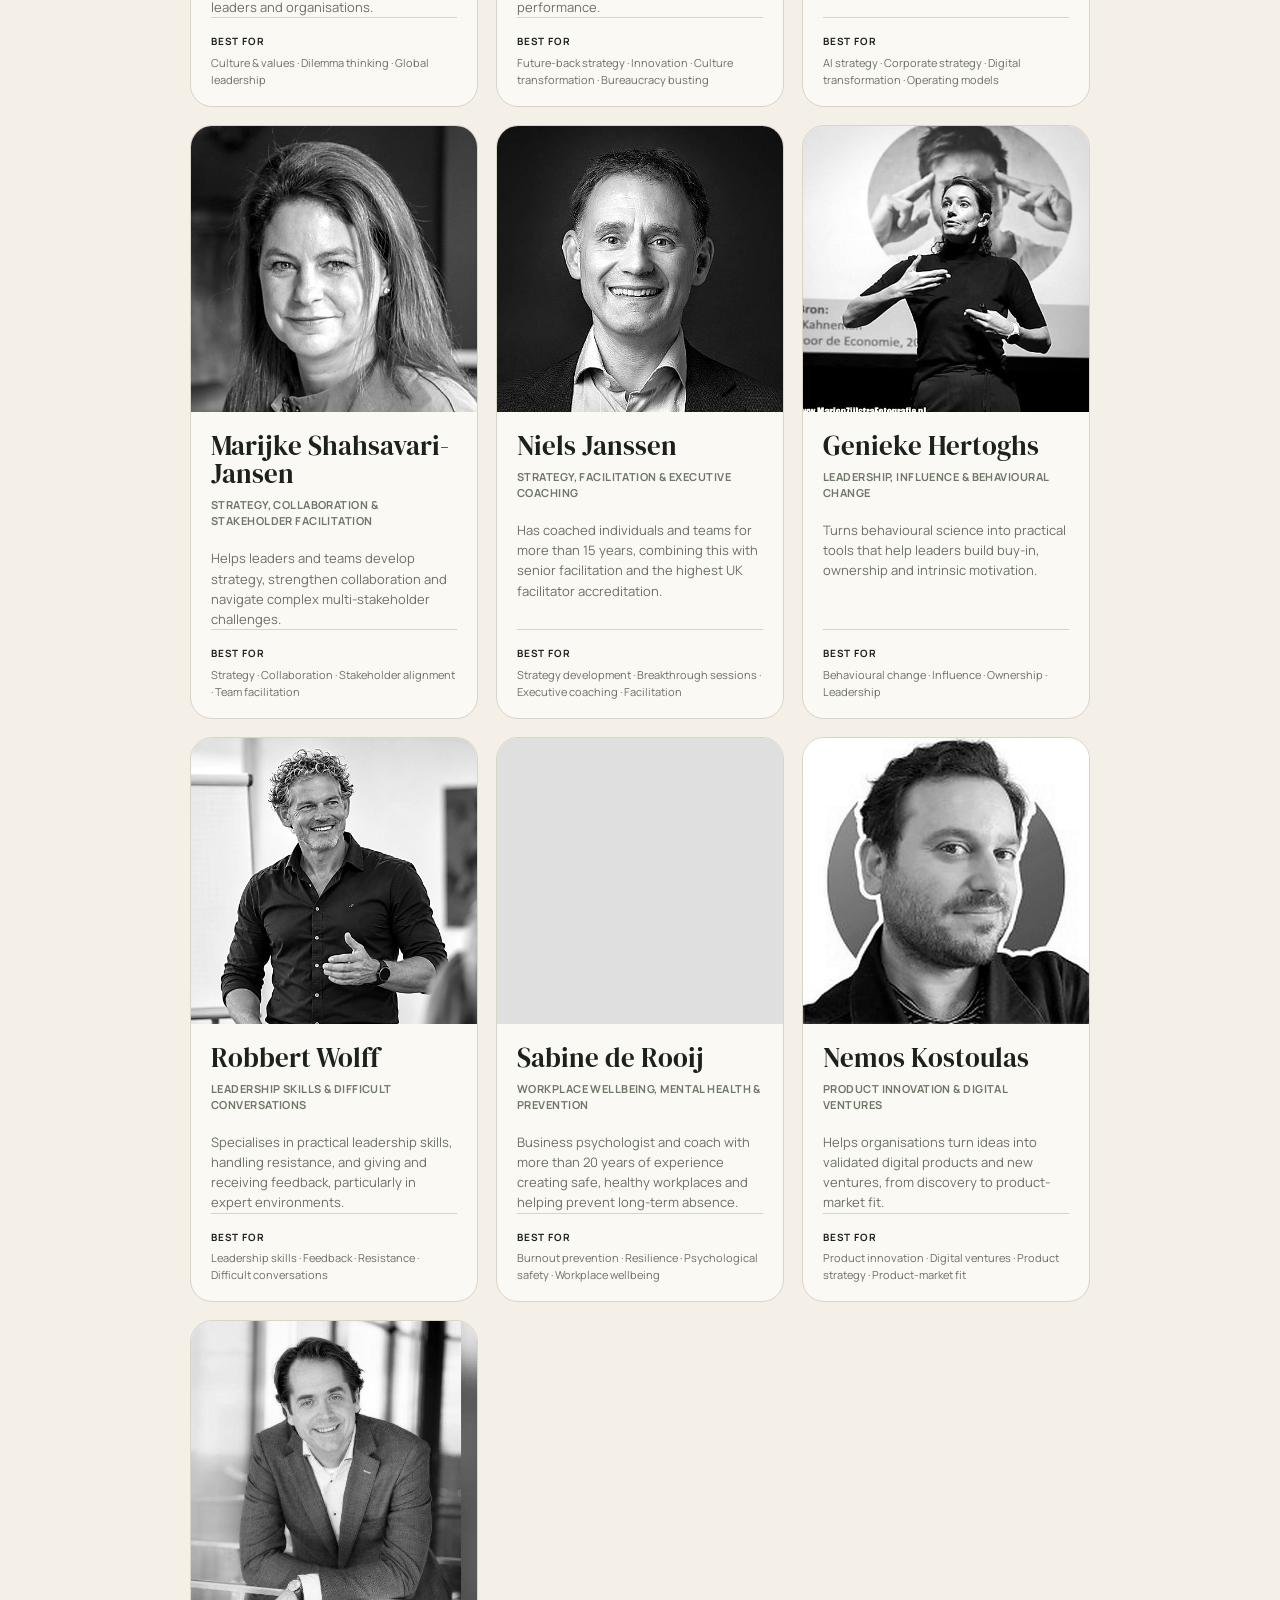
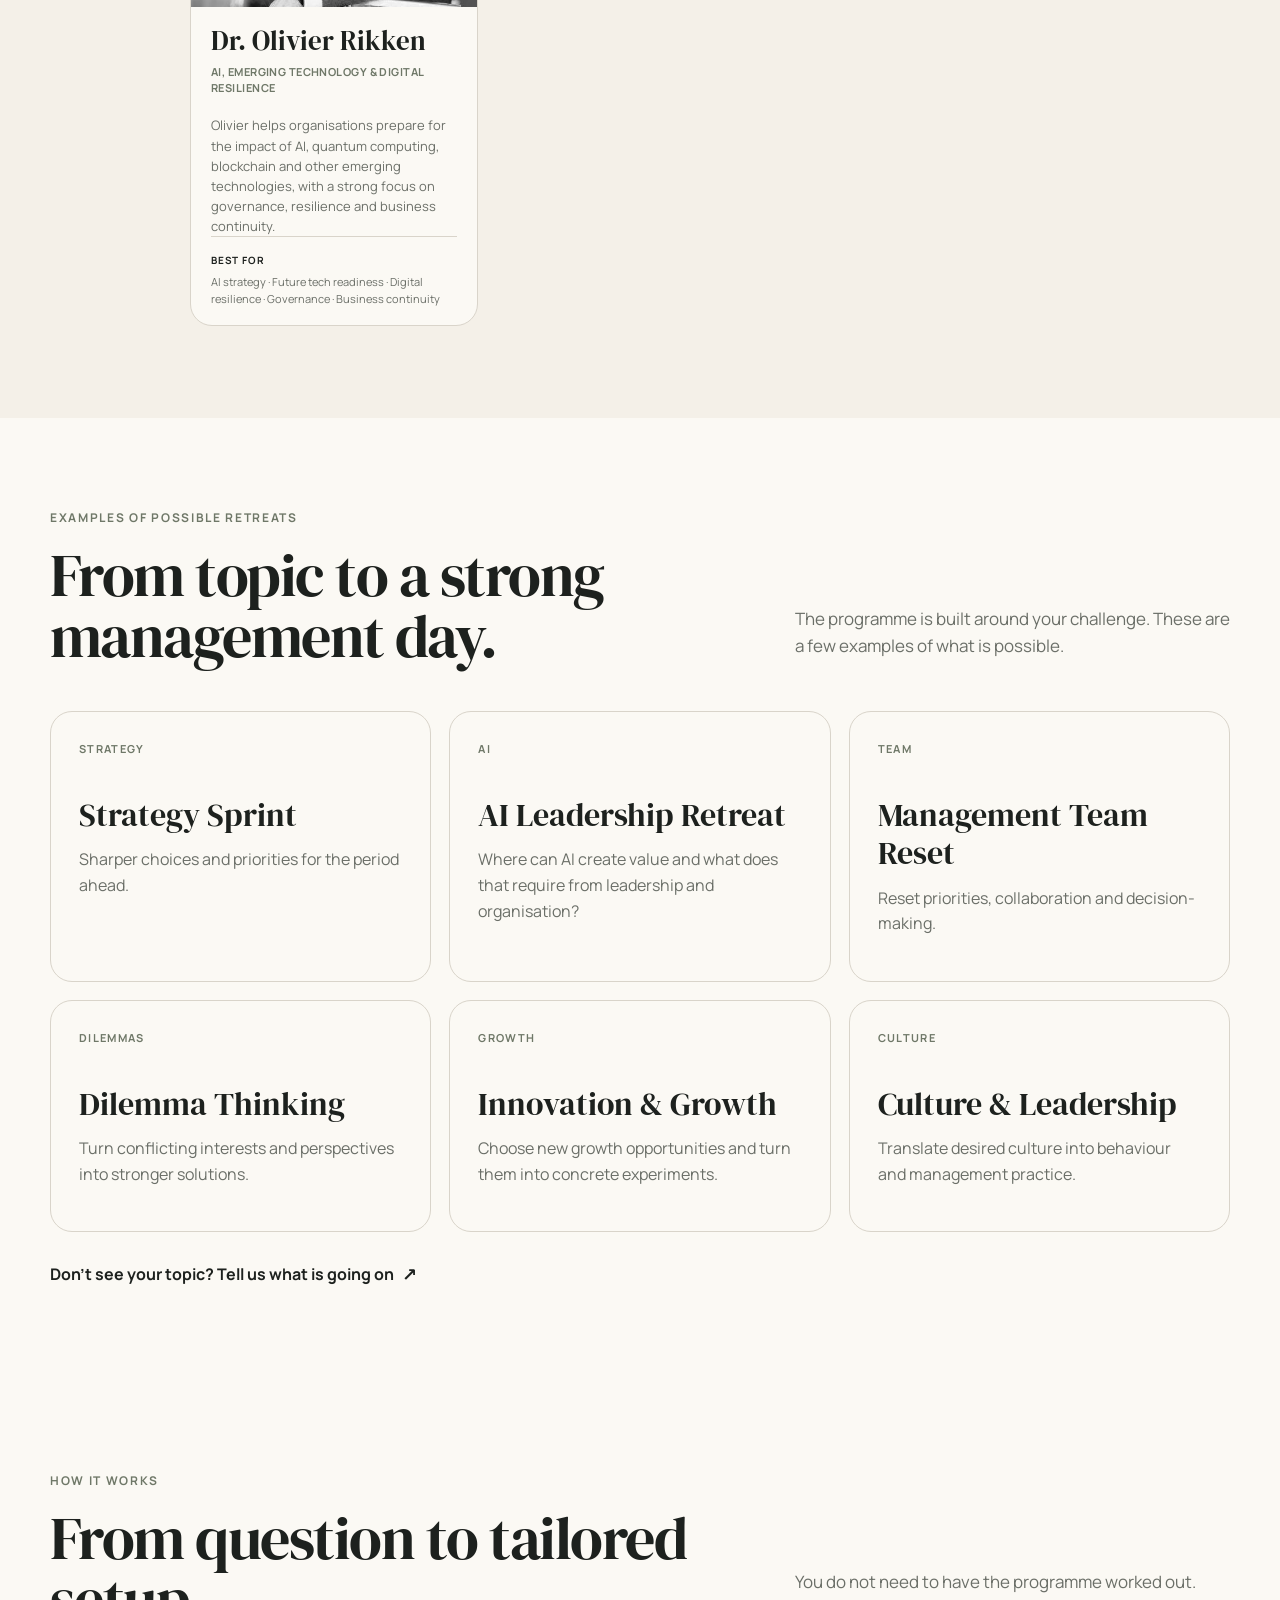
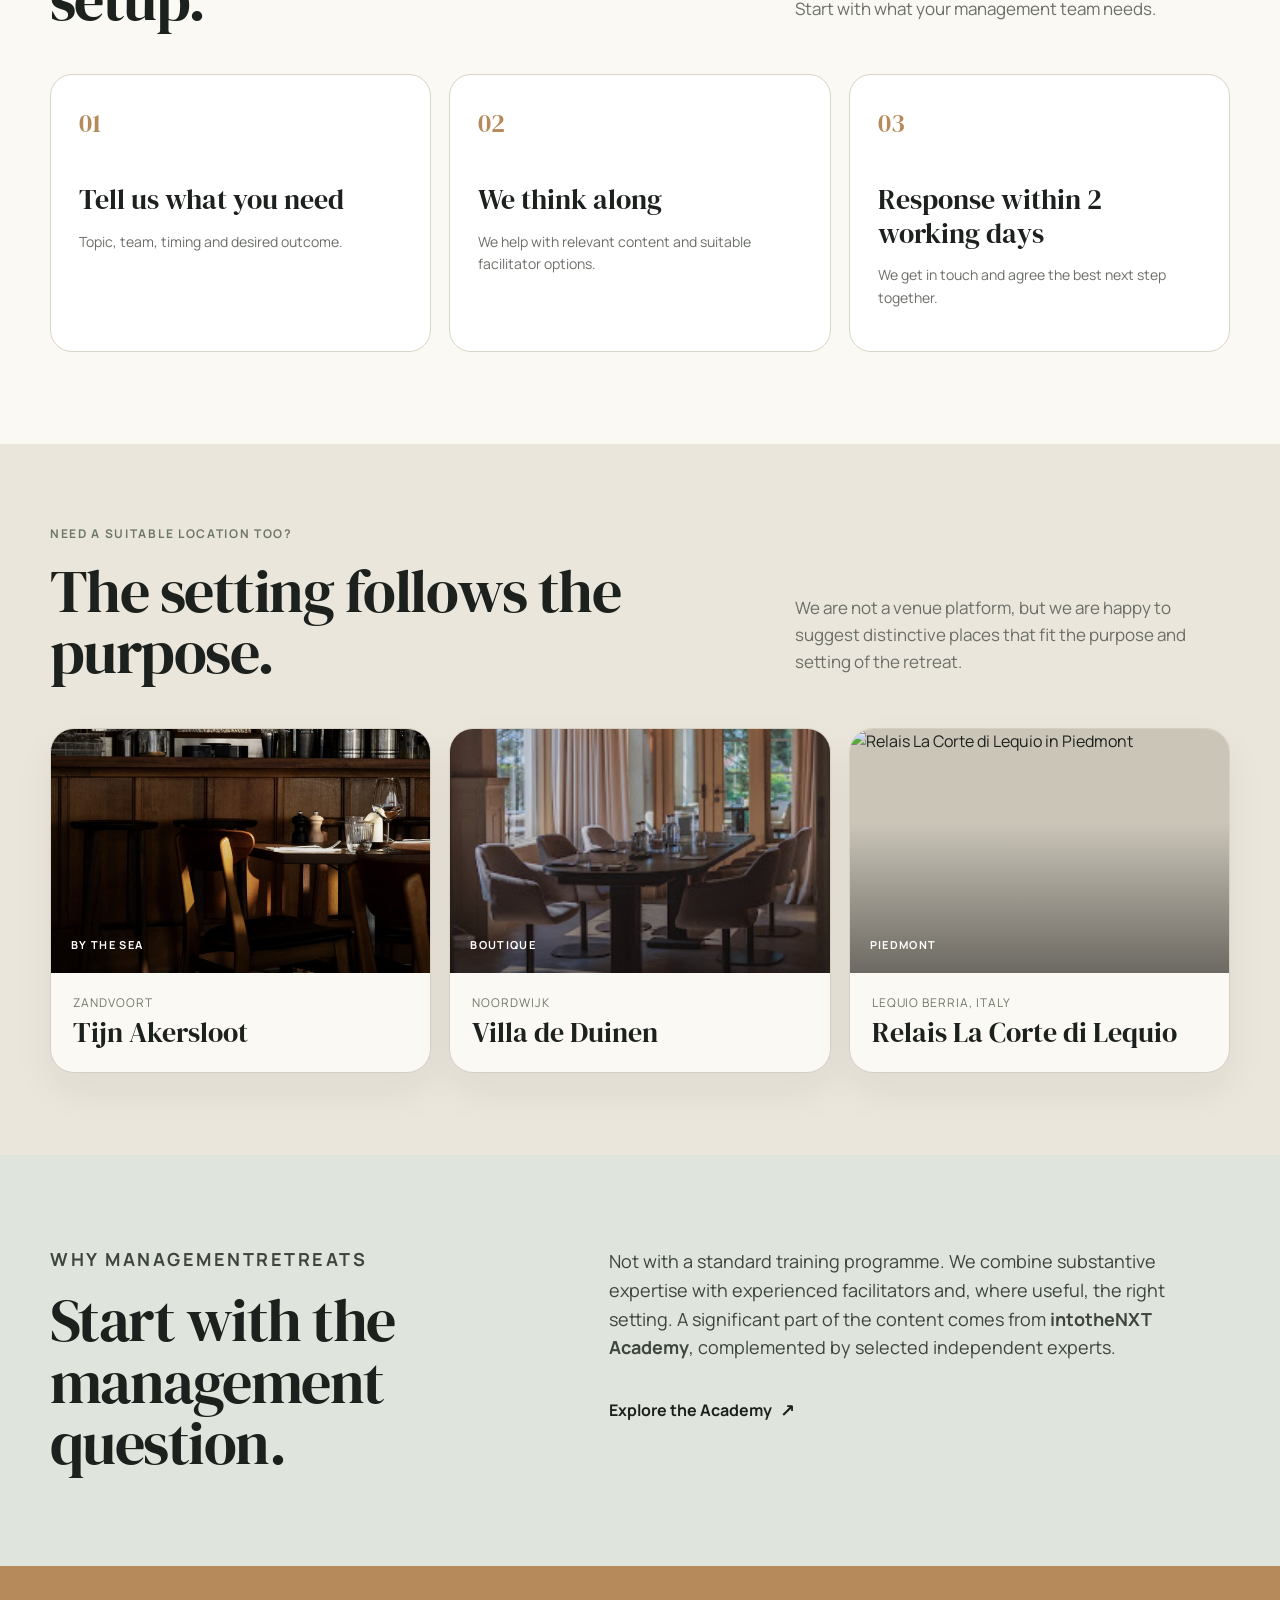
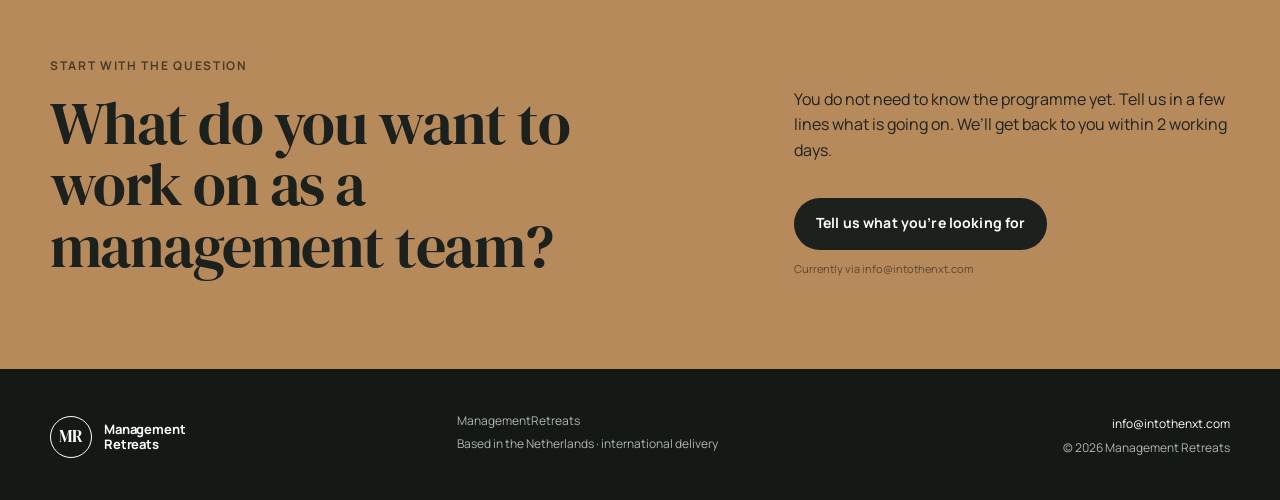
==== commit b7c01de8: "Align English hero copy with Dutch version" ====
--- a/en/index.html
+++ b/en/index.html
@@ -45,11 +45,9 @@
             <a class="btn" href="#topics">Find a relevant topic</a>
             <a class="text-link" href="#facilitators">Find a facilitator <span>↘</span></a>
           </div>
-          <p class="promise"><span class="promise-dot"></span>We’ll get back to you within 2 working days and help shape the right approach.</p>
-          <p class="hero-for">Need help finding a distinctive location too? We are happy to think along.</p>
         </div>
         <div class="hero-panel" aria-label="Start here">
-          <div class="hero-panel-top"><span>START HERE</span><span>01 / 02</span></div>
+          <div class="hero-panel-top"><span>START HERE</span></div>
           <a class="hero-panel-link" href="#topics">
             <small>CONTENT</small>
             <strong>What do you want to work on as a team?</strong>
@@ -68,7 +66,7 @@
       <div class="container">
         <div class="section-head split-head">
           <div><p class="eyebrow">Start with the question</p><h2>What do you want to work on as a team?</h2></div>
-          <p>No long catalogue. Choose the topic that deserves attention now. We then help with the right content and facilitator.</p>
+          <p>Choose the topic that deserves attention now. We then help with the right content and facilitator.</p>
         </div>
         <div class="topic-grid">
           <div class="topic-chip"><span>01</span><strong>Strategy & sharper choices</strong></div>
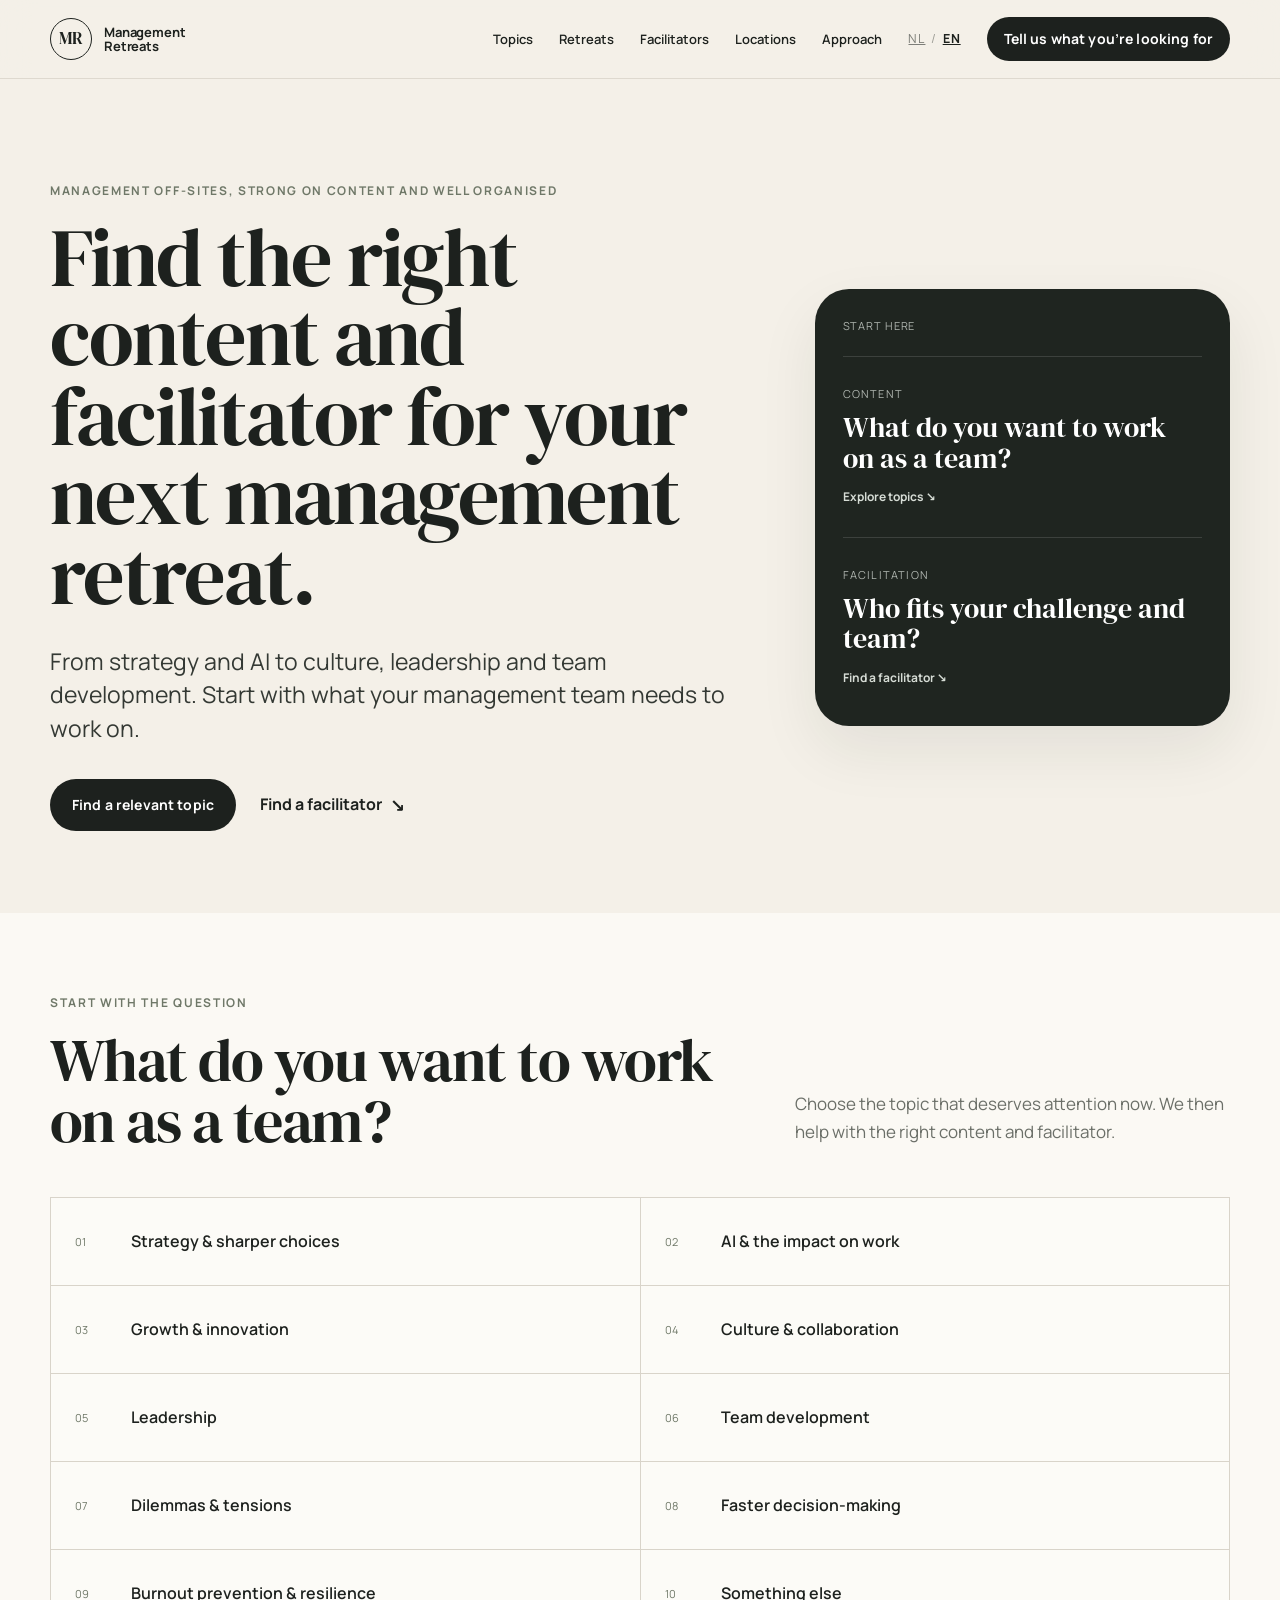
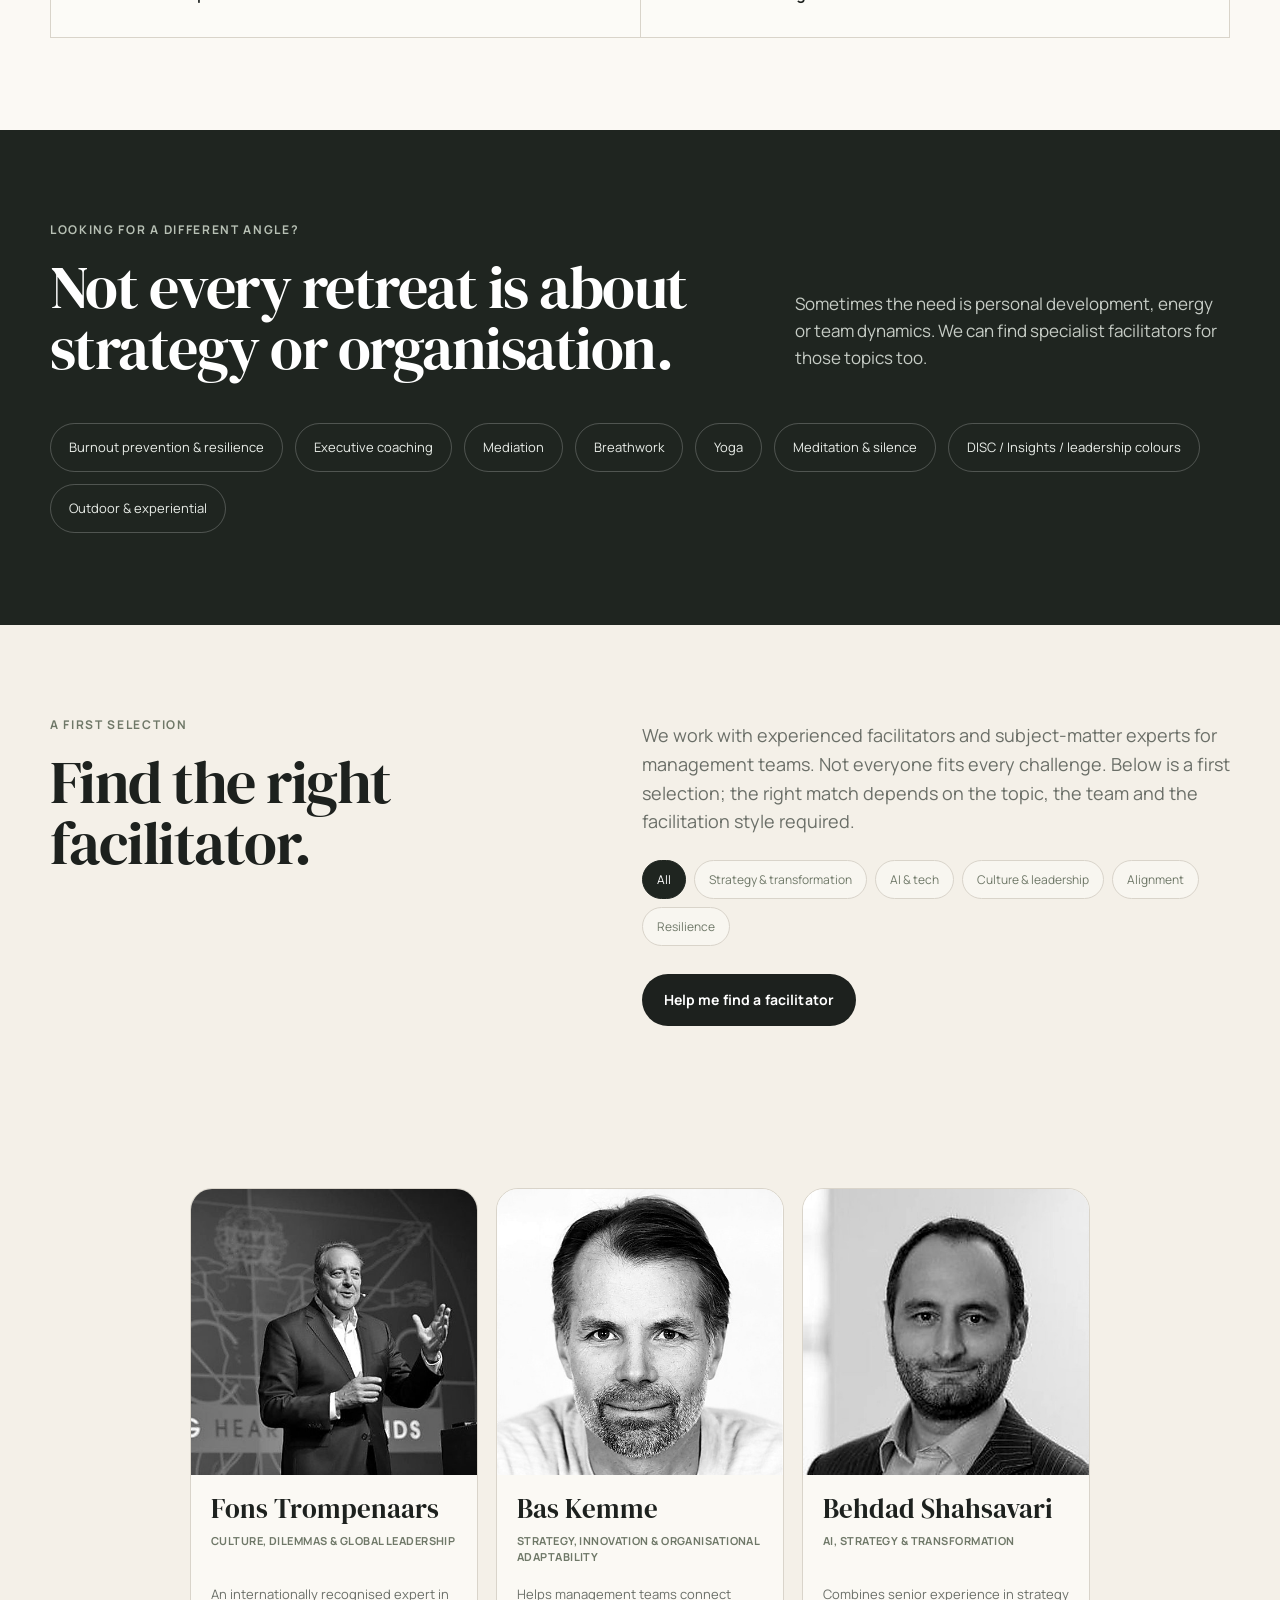
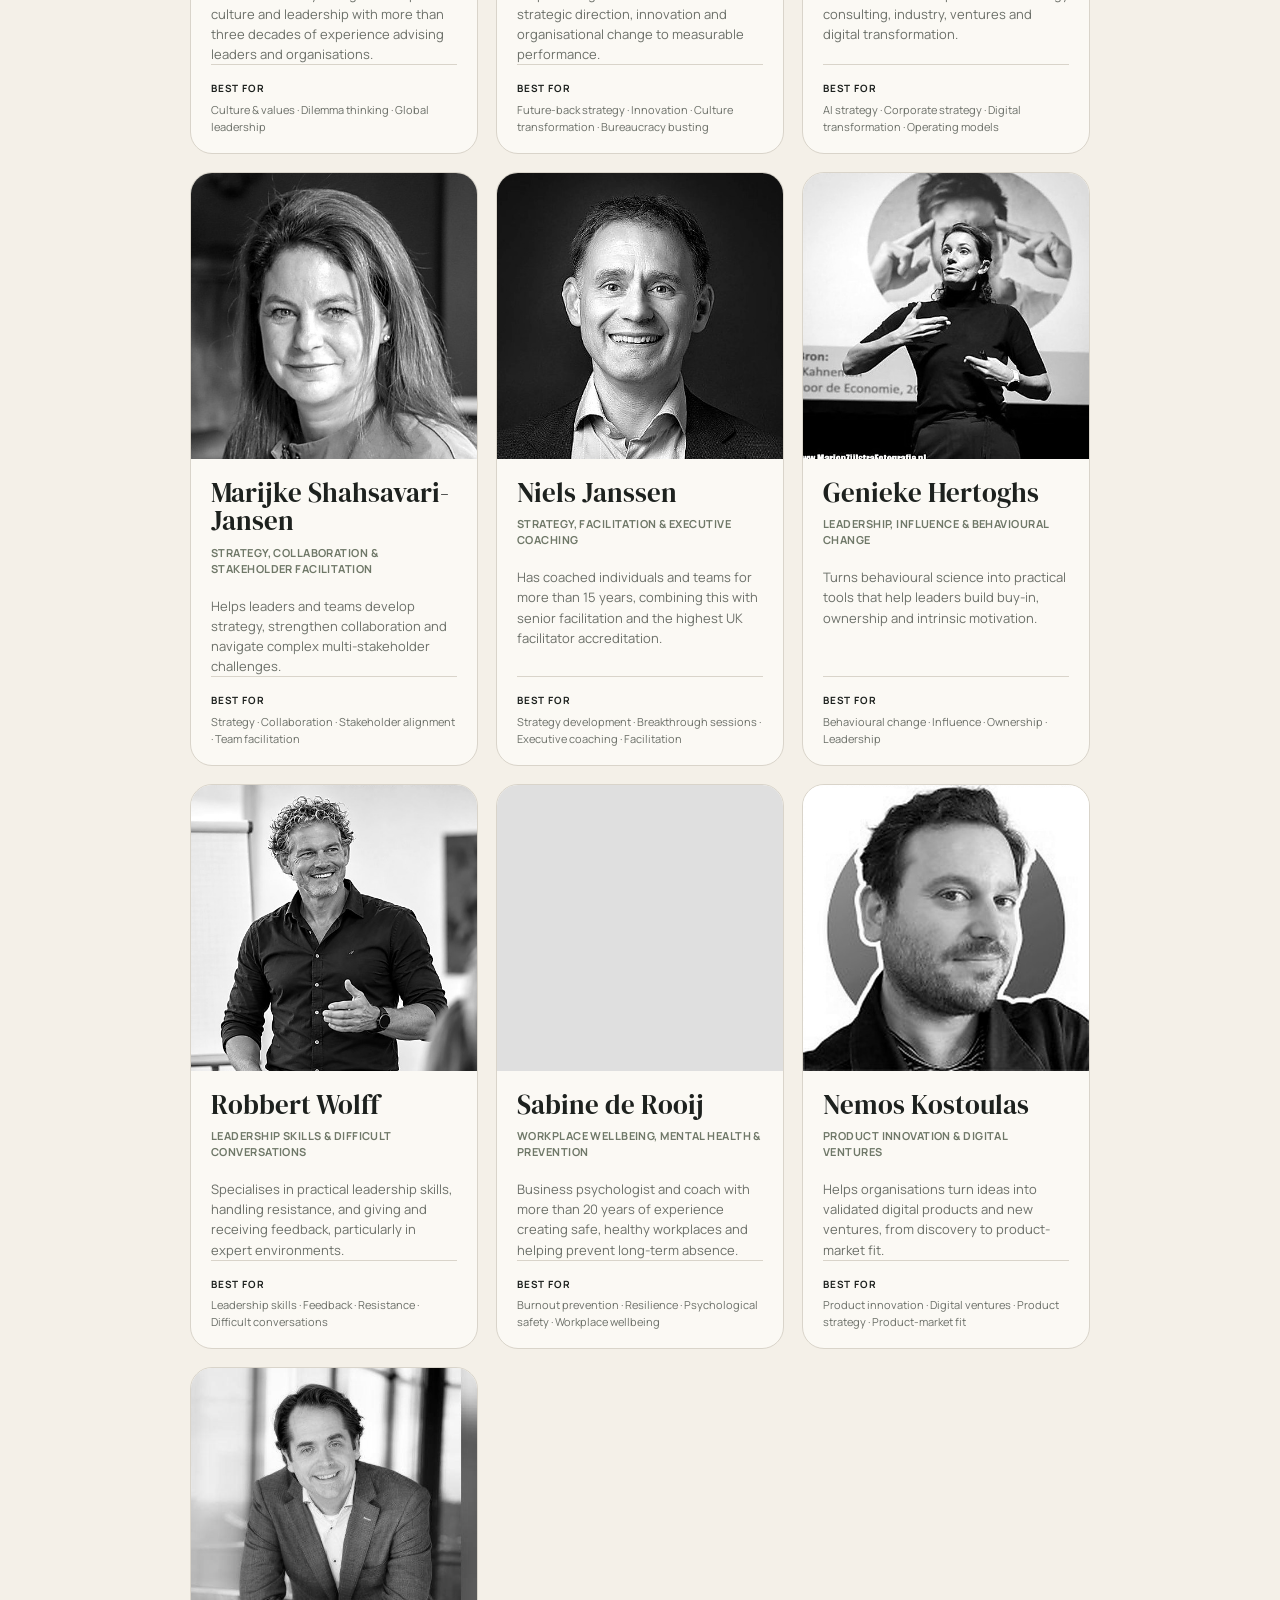
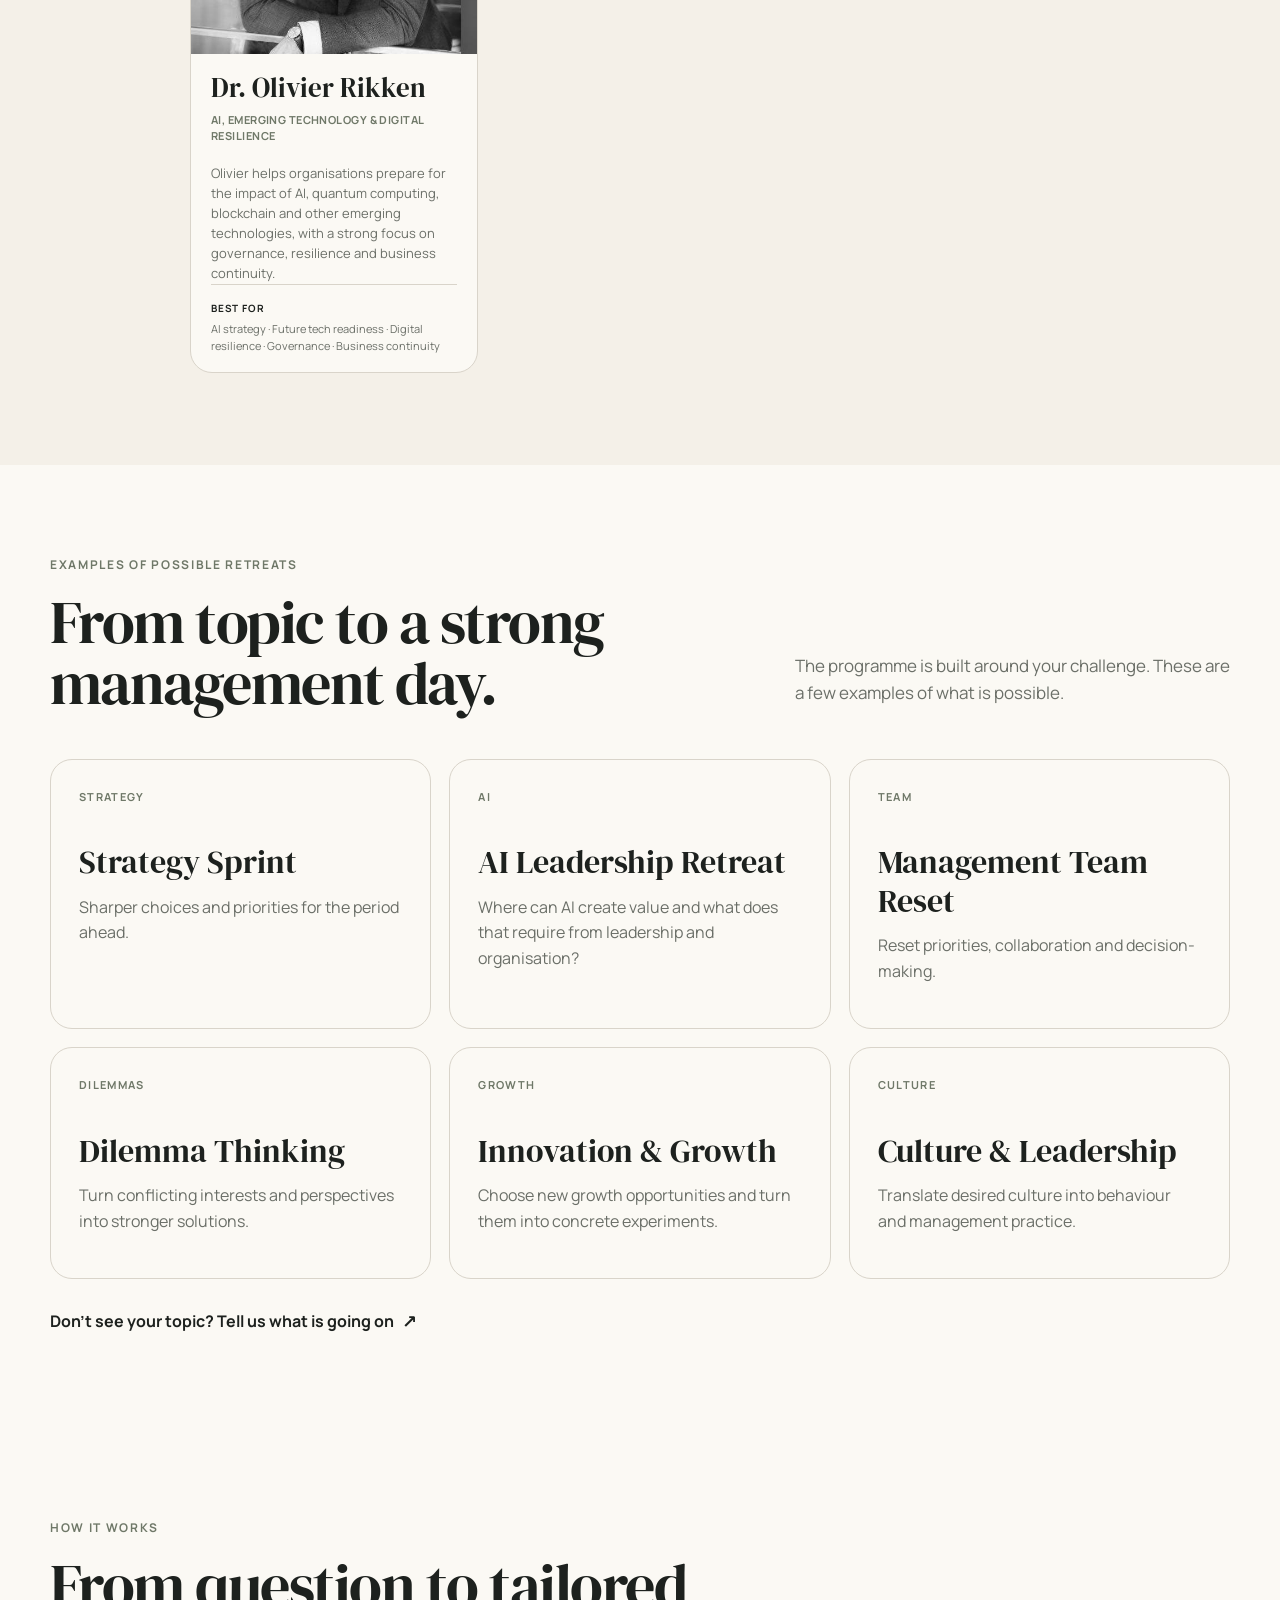
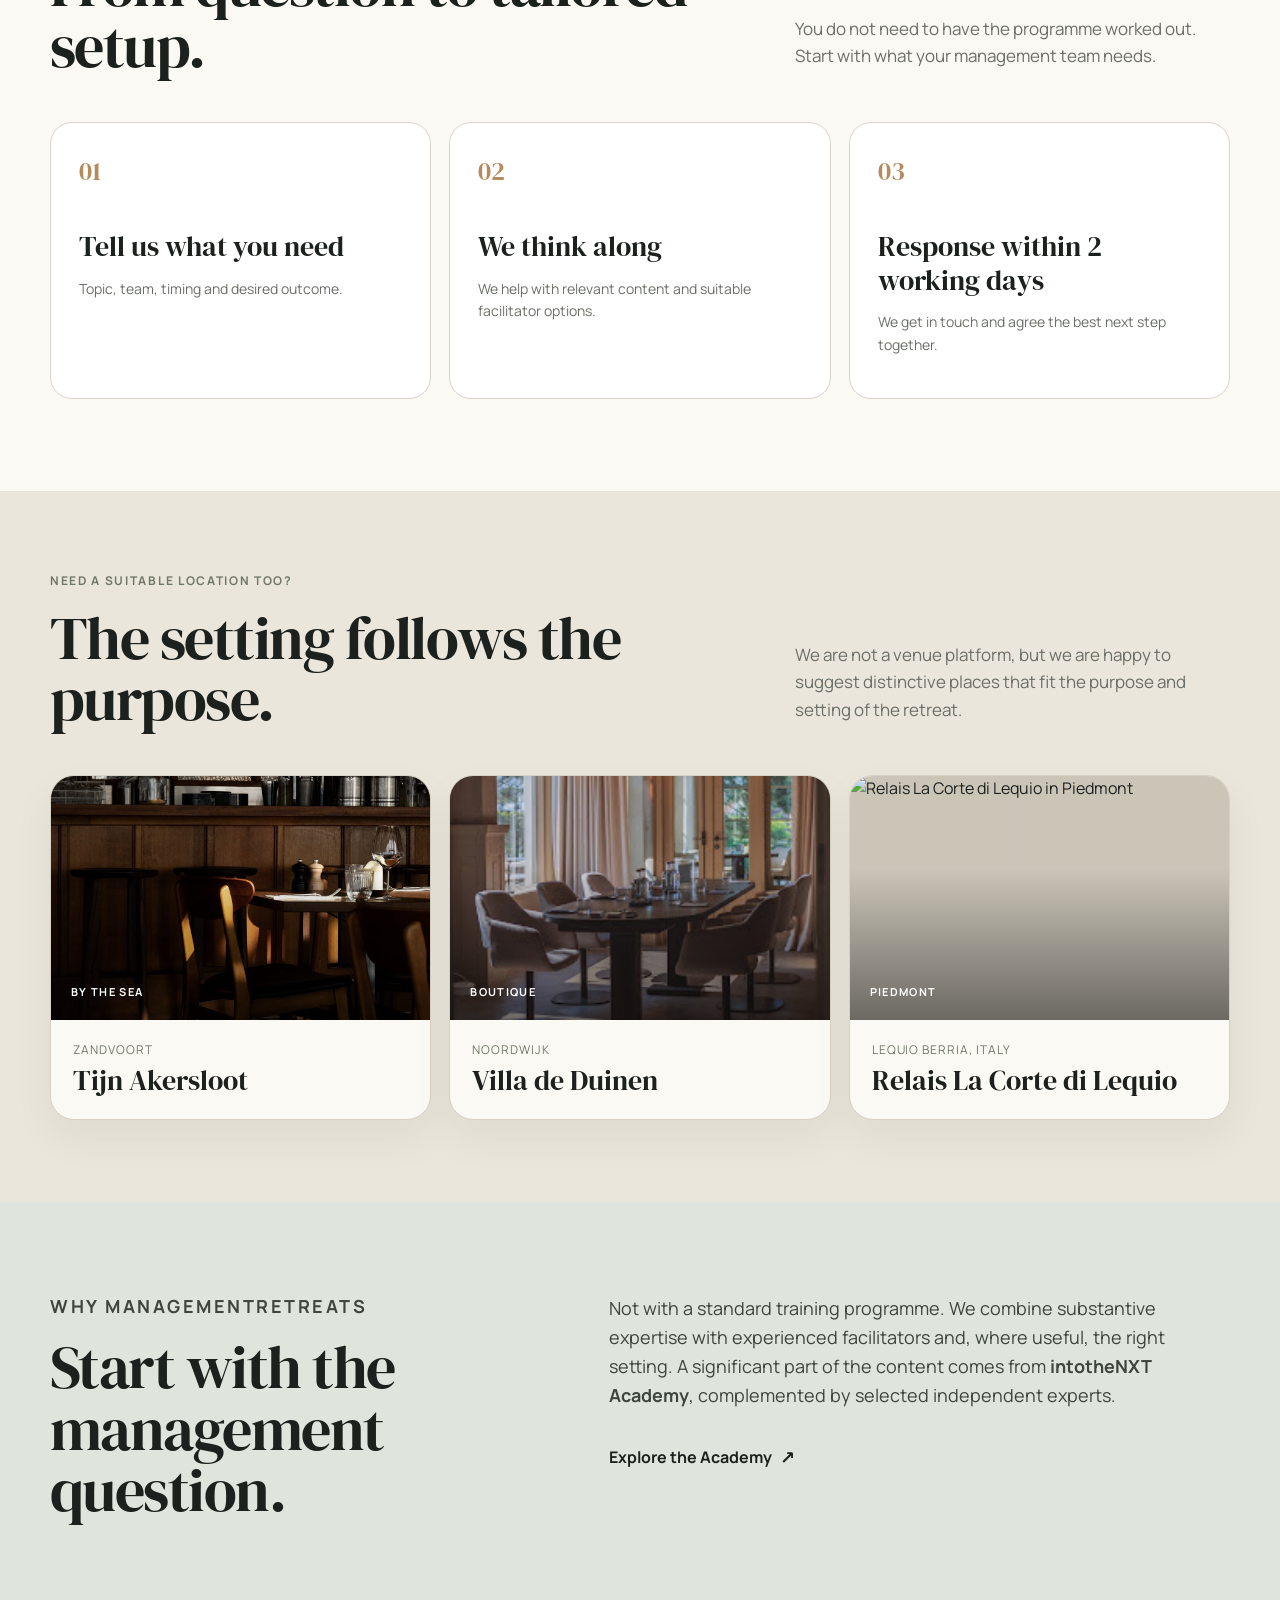
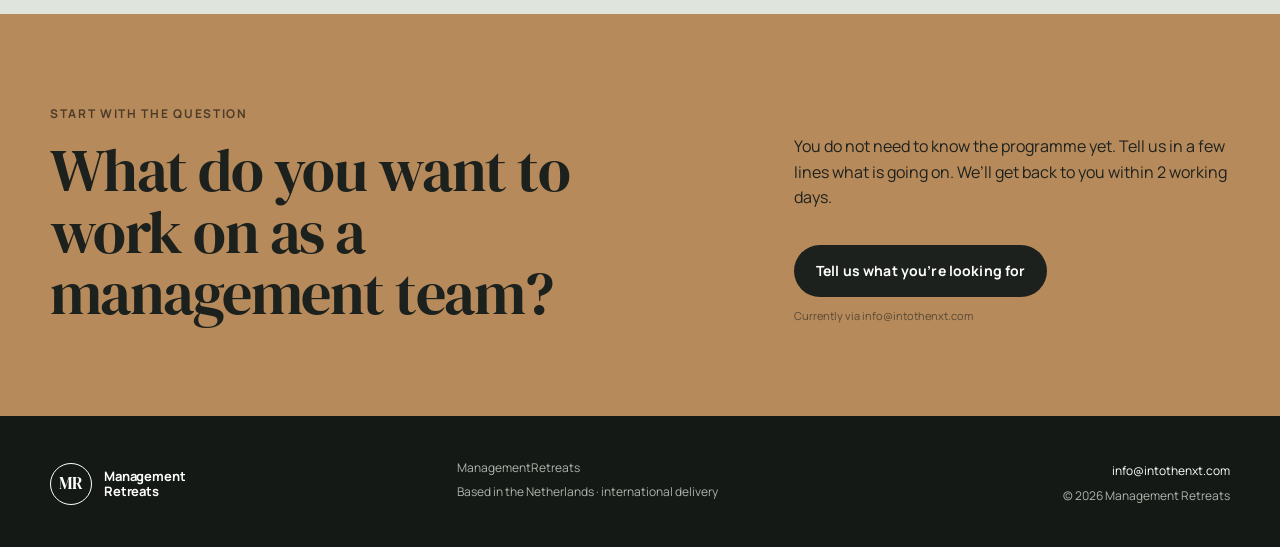
==== commit c7dcb14a: "Add alignment facilitator category" ====
--- a/en/index.html
+++ b/en/index.html
@@ -106,6 +106,7 @@
             <button type="button" class="filter-chip" data-filter="strategy" aria-pressed="false">Strategy & transformation</button>
             <button type="button" class="filter-chip" data-filter="ai" aria-pressed="false">AI & tech</button>
             <button type="button" class="filter-chip" data-filter="culture" aria-pressed="false">Culture & leadership</button>
+            <button type="button" class="filter-chip" data-filter="alignment" aria-pressed="false">Alignment</button>
             <button type="button" class="filter-chip" data-filter="resilience" aria-pressed="false">Resilience</button>
           </div>
           <a class="btn" href="mailto:info@intothenxt.com?subject=Facilitator%20for%20management%20retreat&body=Hello%2C%0A%0AWe%20are%20looking%20for%20a%20facilitator.%0A%0ATopic%3A%0AType%20of%20team%3A%0APreferred%20style%3A%0ALanguage%3A%0ADate%20or%20period%3A%0A%0APhone%20number%3A%0A">Help me find a facilitator</a>
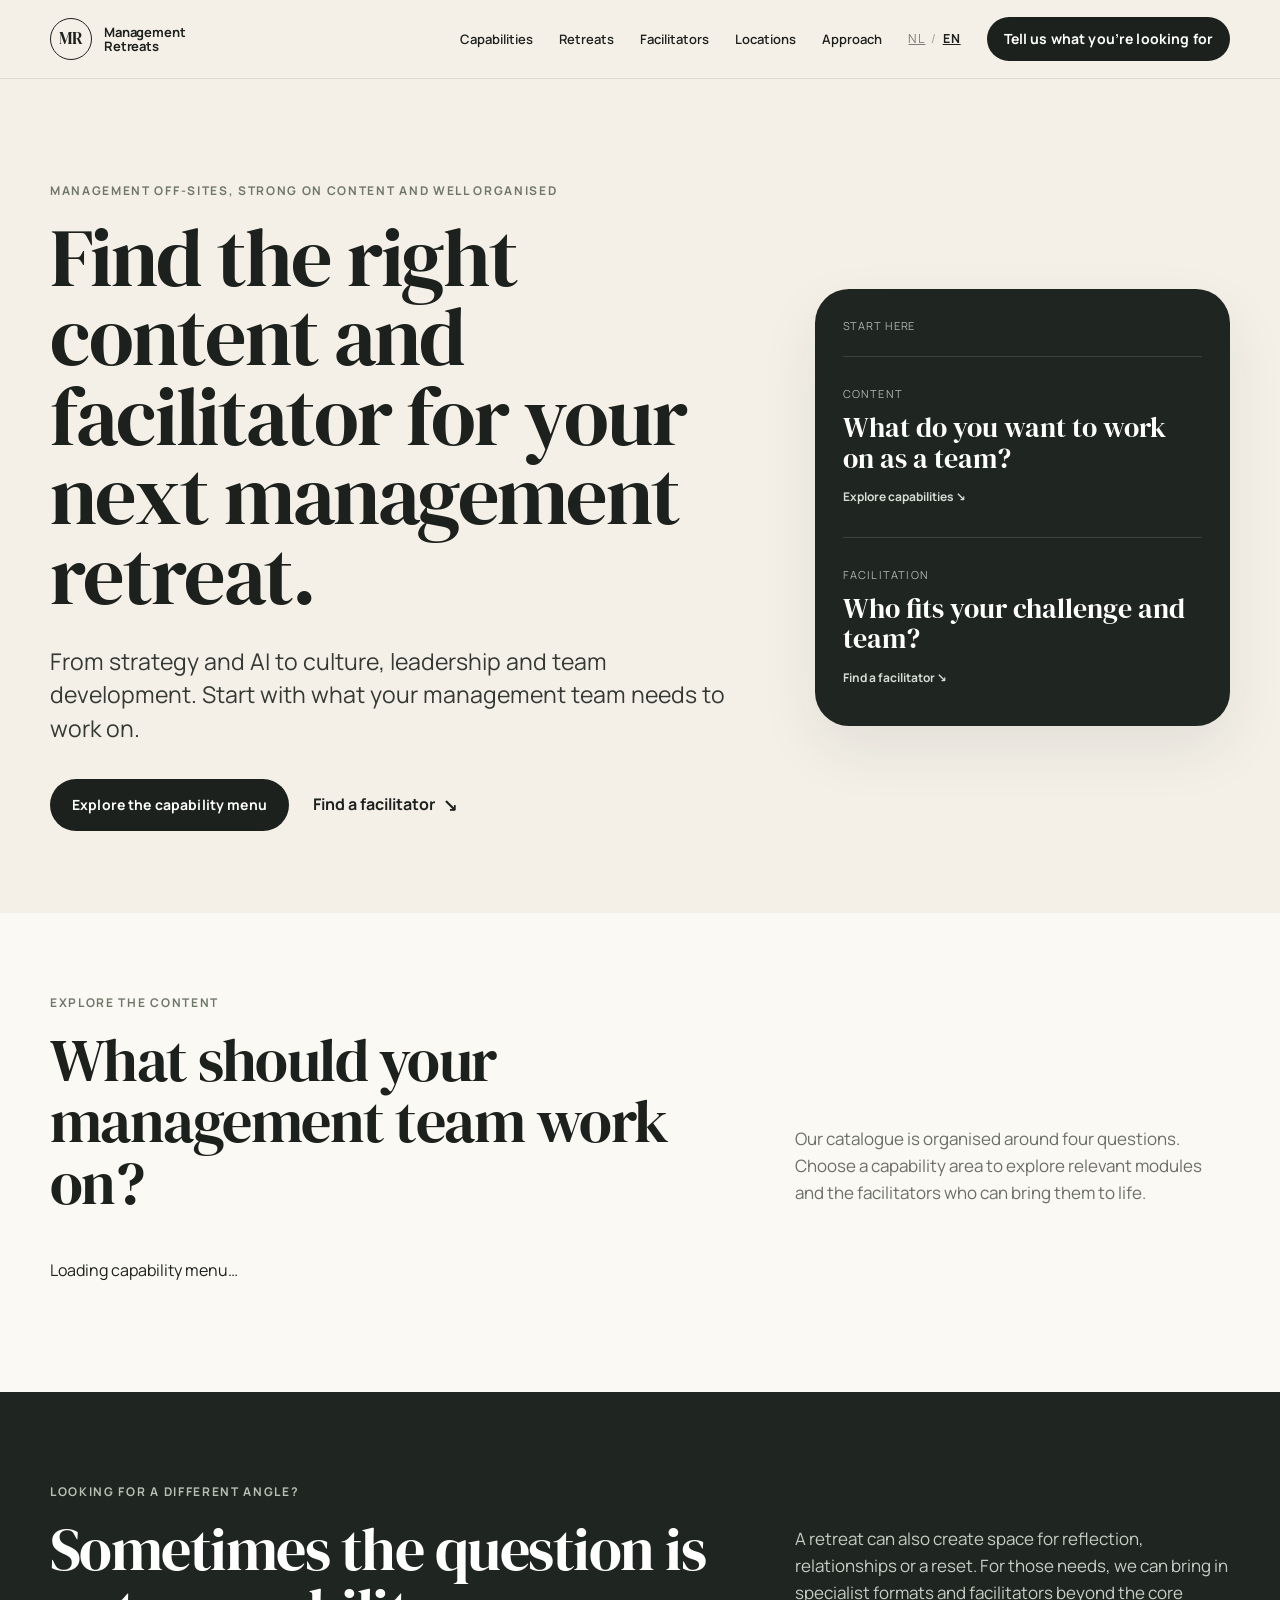
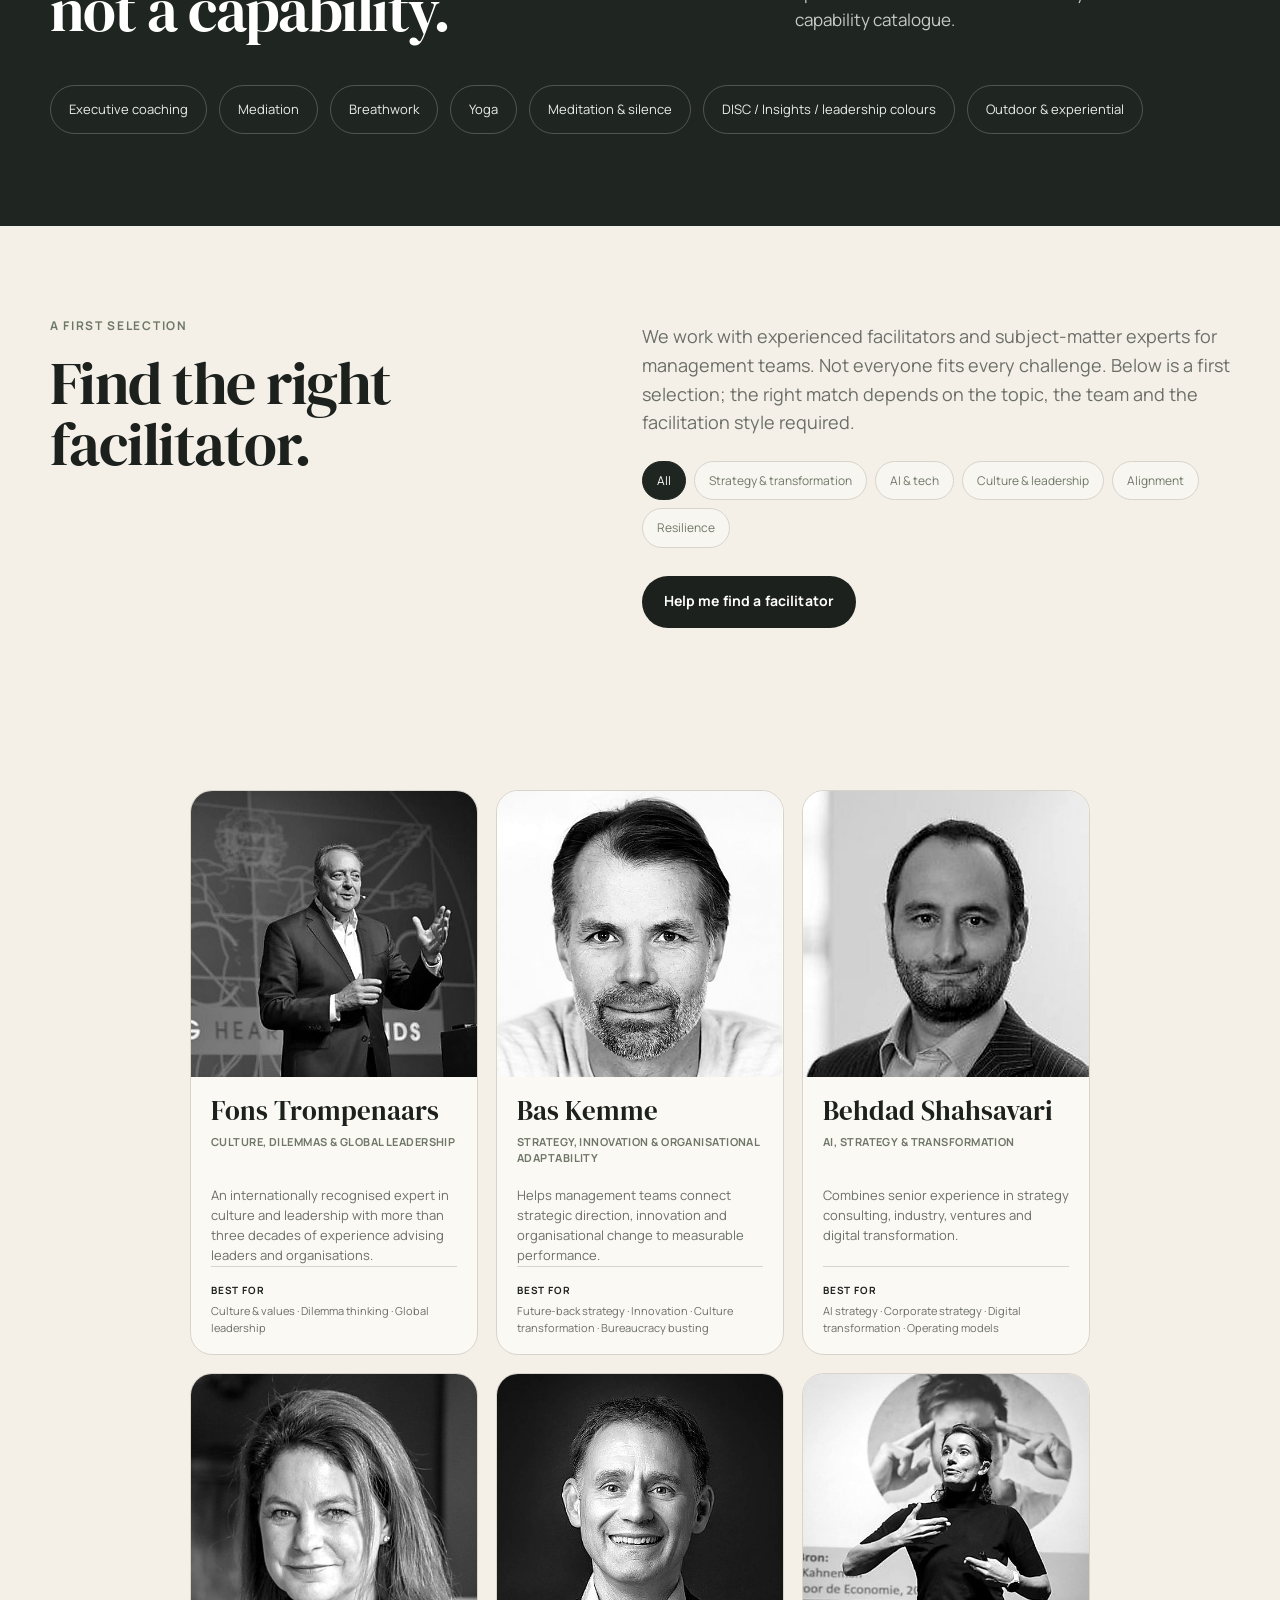
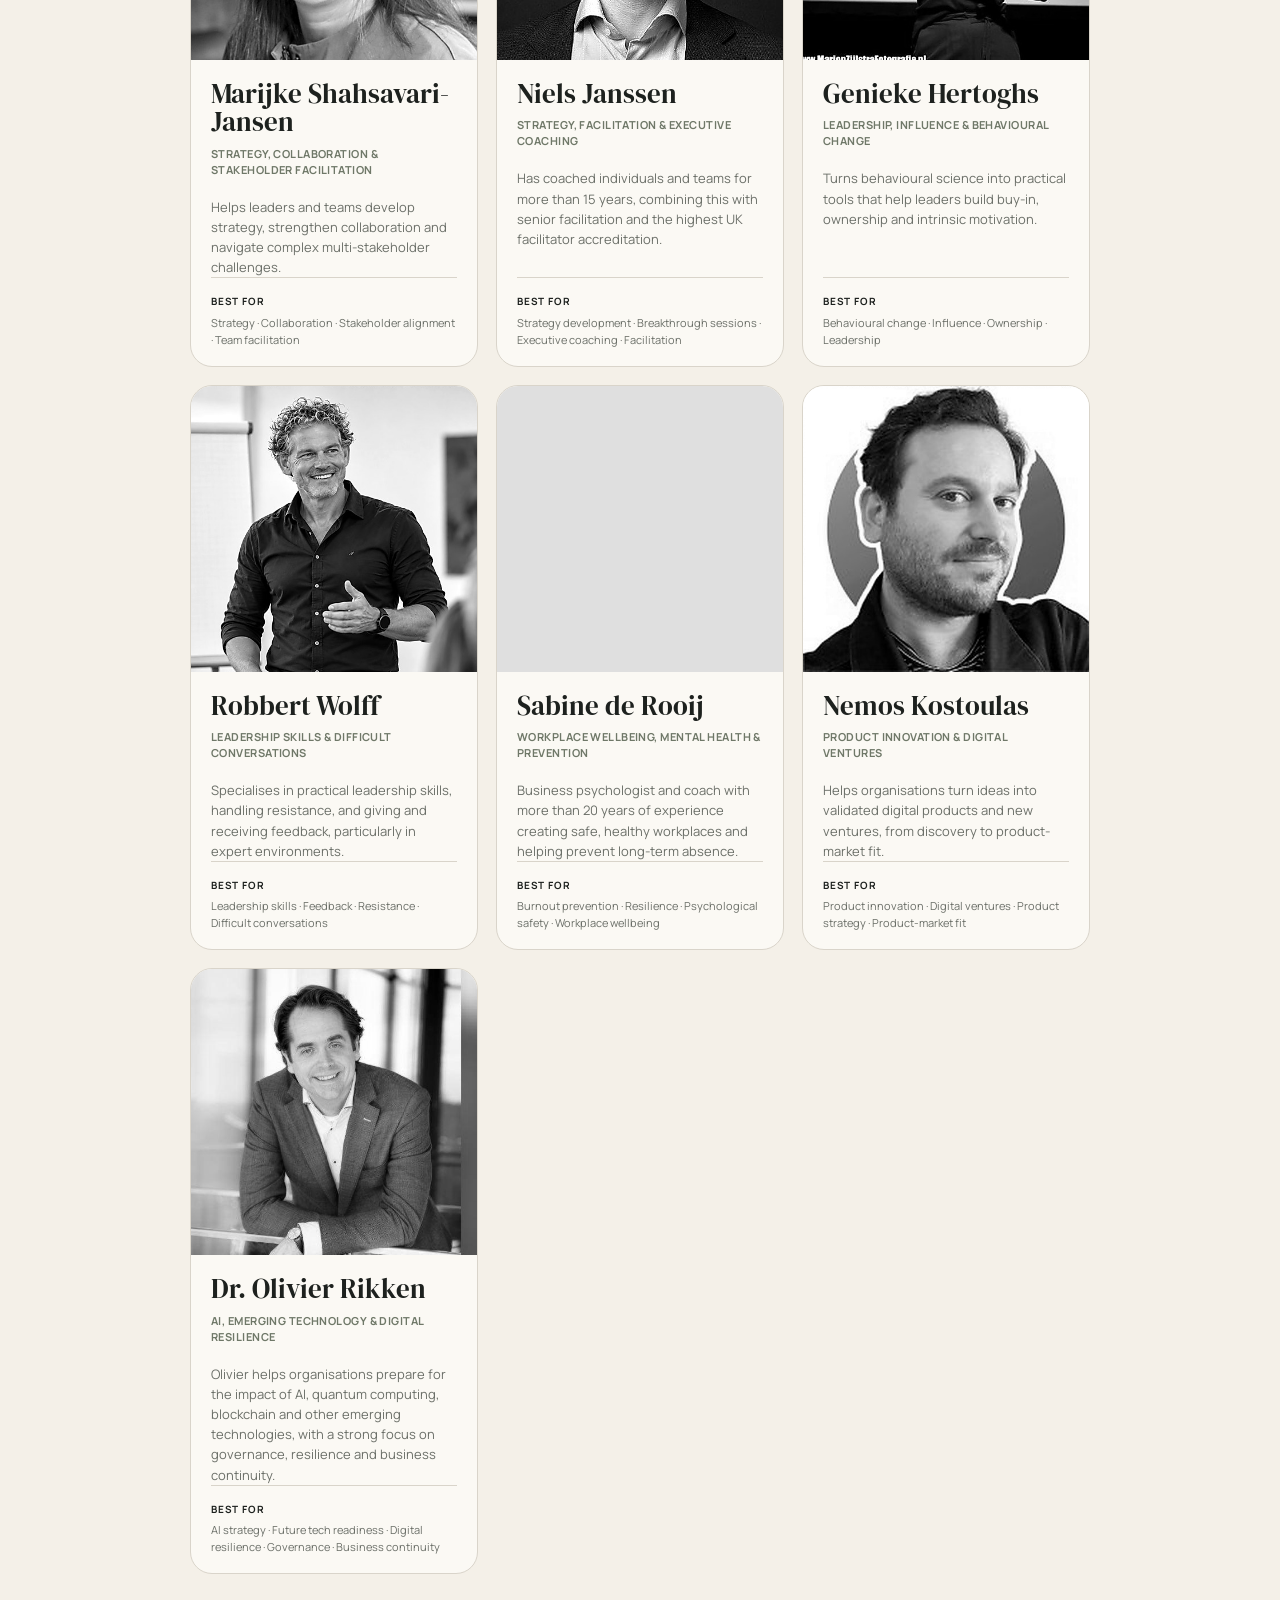
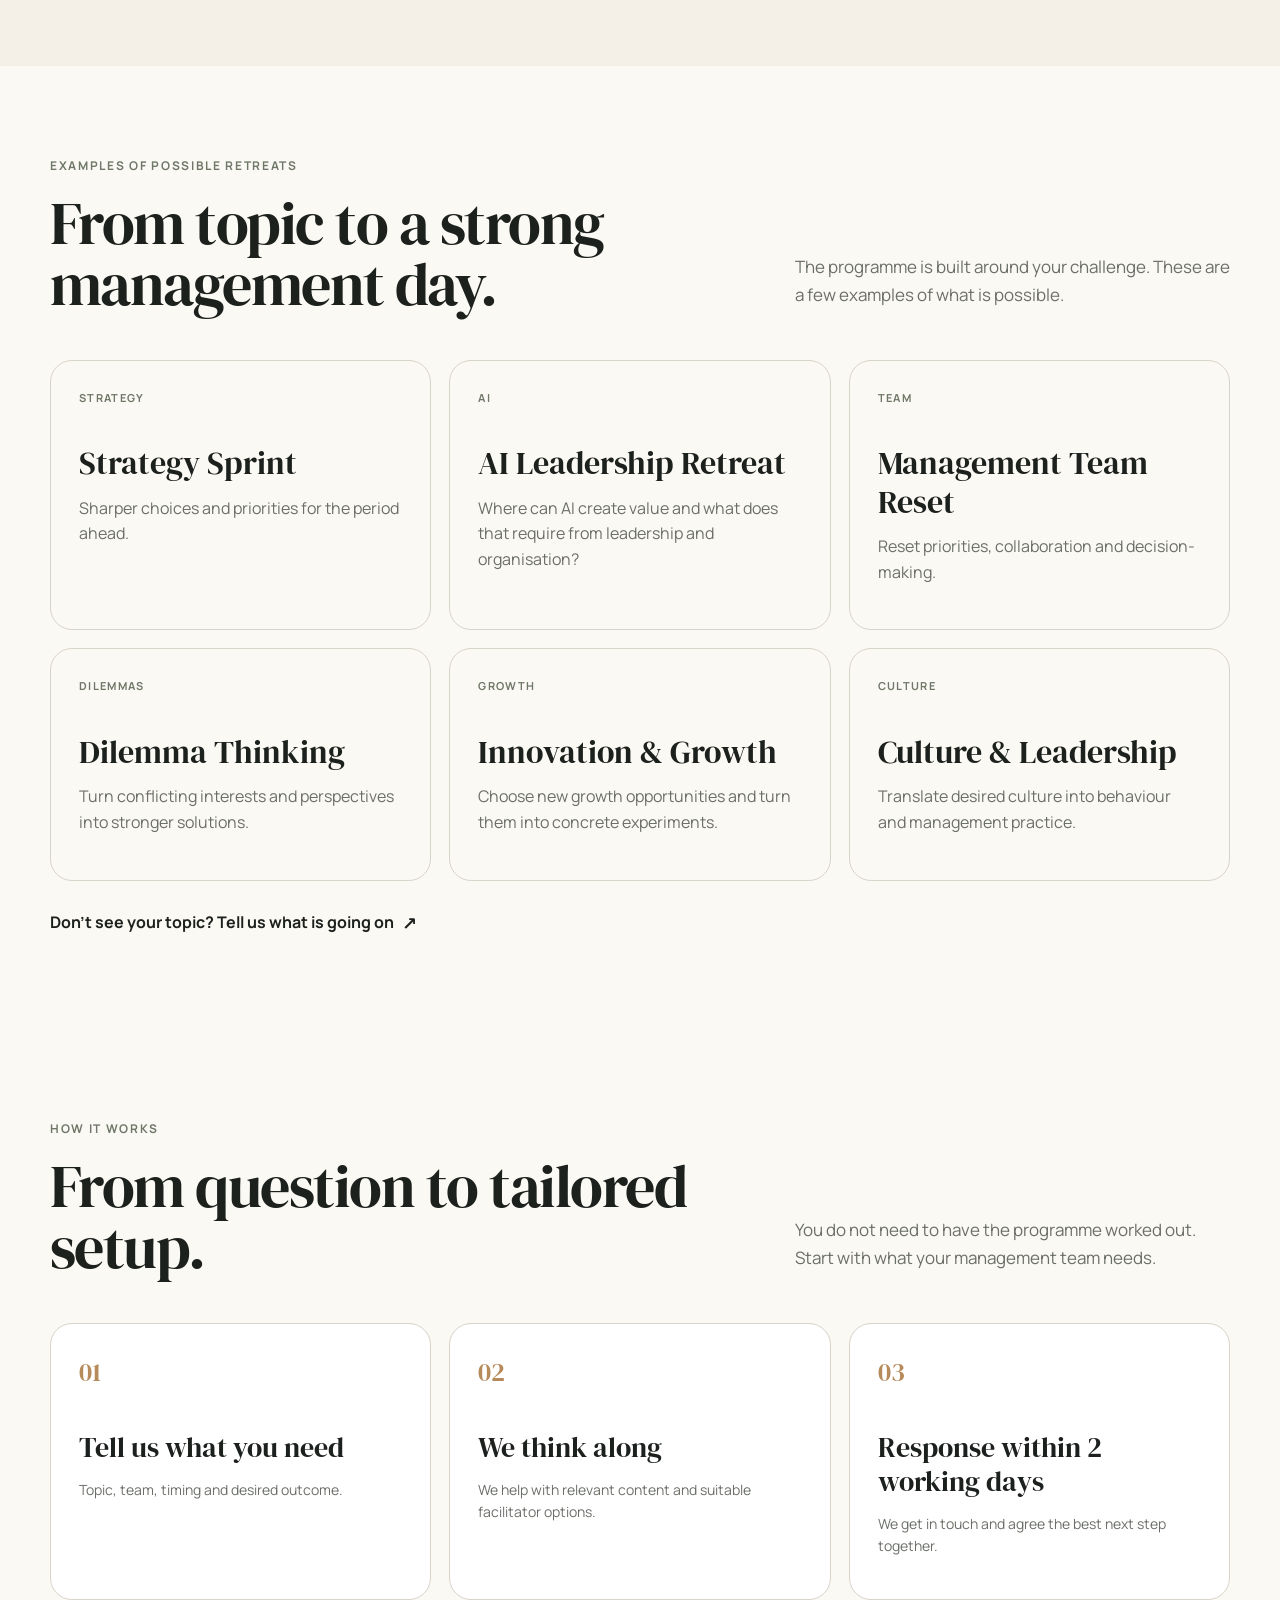
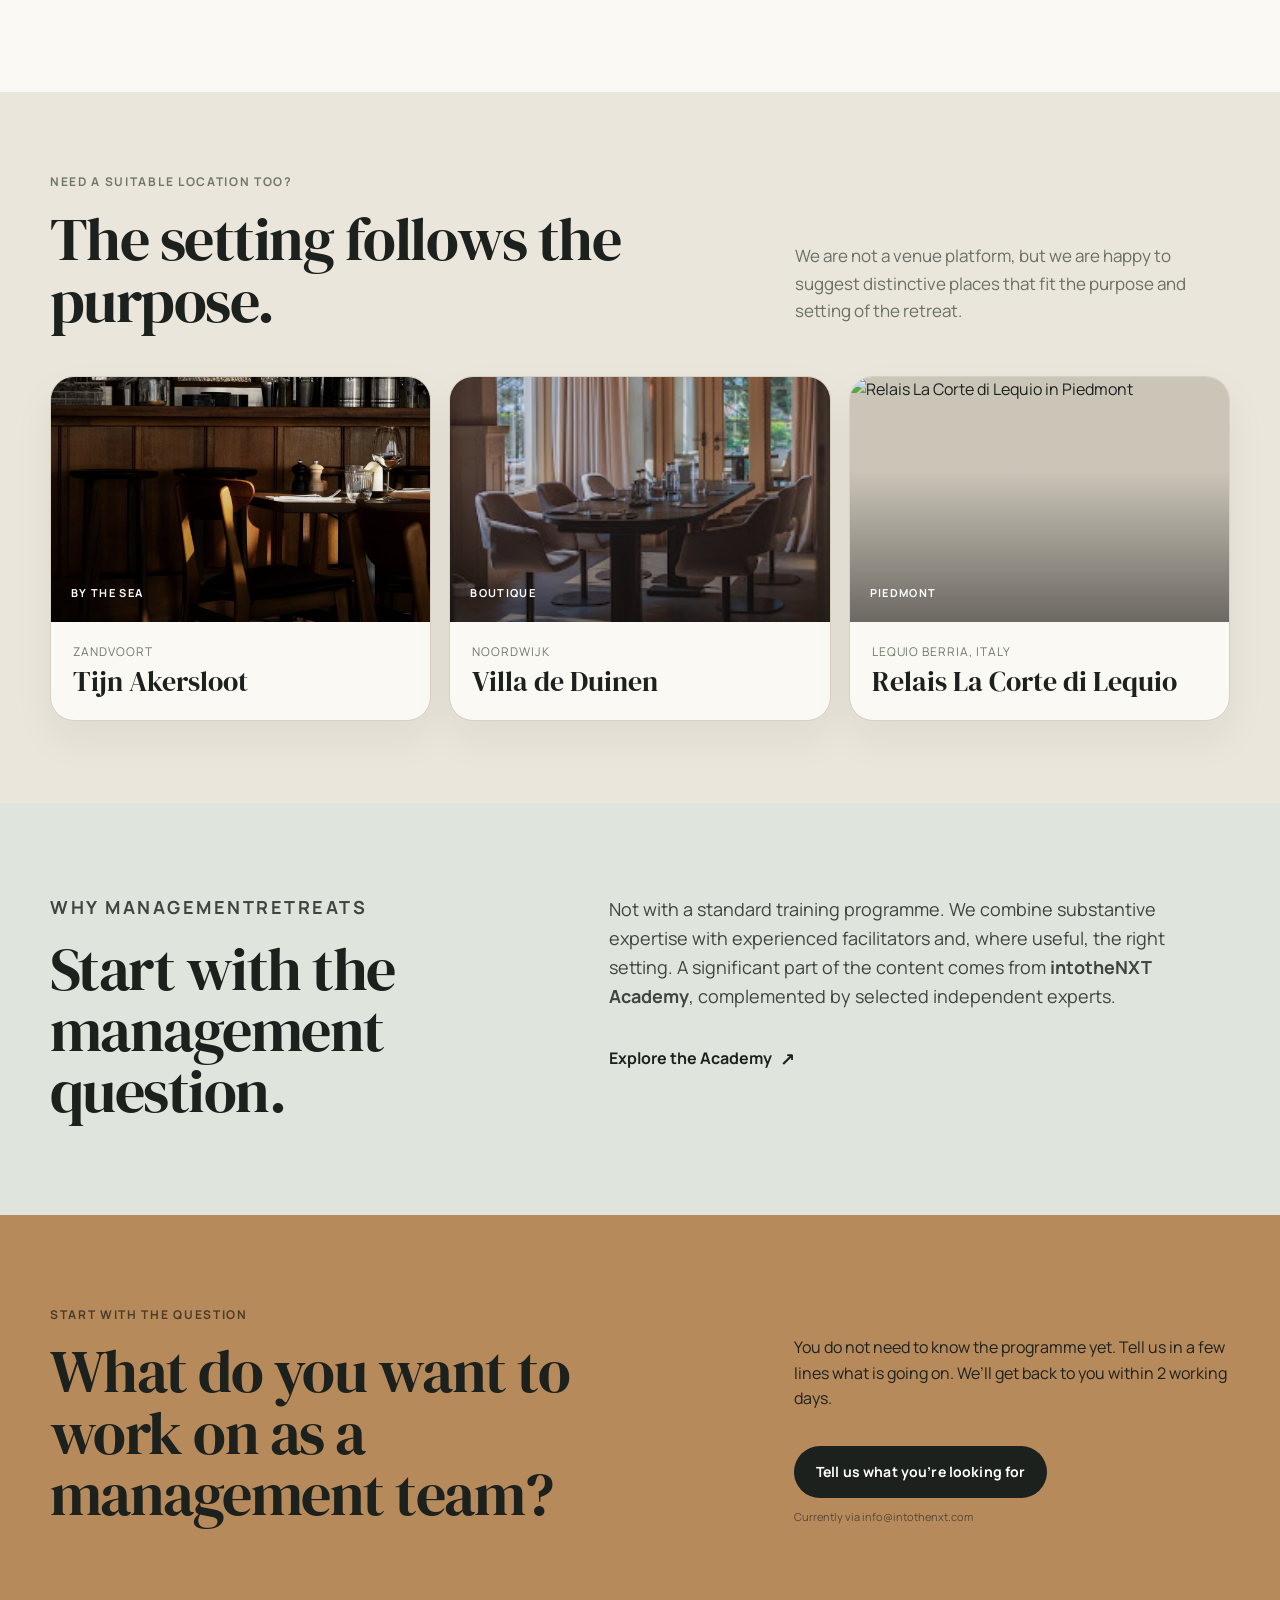
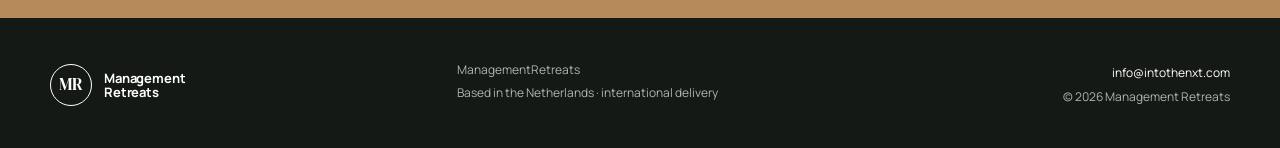
==== commit 1b02aa3b: "Replace English topic list with capability menu" ====
--- a/en/index.html
+++ b/en/index.html
@@ -24,7 +24,7 @@
       </a>
       <button class="menu-toggle" aria-label="Open menu" aria-expanded="false"><span></span><span></span></button>
       <nav class="main-nav" aria-label="Main navigation">
-        <a href="#topics">Topics</a>
+        <a href="#topics">Capabilities</a>
         <a href="#retreats">Retreats</a>
         <a href="#facilitators">Facilitators</a>
         <a href="#locations">Locations</a>
@@ -42,7 +42,7 @@
           <h1>Find the right content and facilitator for your next management retreat.</h1>
           <p class="hero-intro">From strategy and AI to culture, leadership and team development. Start with what your management team needs to work on.</p>
           <div class="hero-actions">
-            <a class="btn" href="#topics">Find a relevant topic</a>
+            <a class="btn" href="#topics">Explore the capability menu</a>
             <a class="text-link" href="#facilitators">Find a facilitator <span>↘</span></a>
           </div>
         </div>
@@ -51,7 +51,7 @@
           <a class="hero-panel-link" href="#topics">
             <small>CONTENT</small>
             <strong>What do you want to work on as a team?</strong>
-            <span>Explore topics ↘</span>
+            <span>Explore capabilities ↘</span>
           </a>
           <a class="hero-panel-link" href="#facilitators">
             <small>FACILITATION</small>
@@ -62,23 +62,14 @@
       </div>
     </section>
 
-    <section id="topics" class="section-pad section-light choice-section">
+    <section id="topics" class="section-pad section-light choice-section capability-section">
       <div class="container">
         <div class="section-head split-head">
-          <div><p class="eyebrow">Start with the question</p><h2>What do you want to work on as a team?</h2></div>
-          <p>Choose the topic that deserves attention now. We then help with the right content and facilitator.</p>
+          <div><p class="eyebrow">Explore the content</p><h2>What should your management team work on?</h2></div>
+          <p>Our catalogue is organised around four questions. Choose a capability area to explore relevant modules and the facilitators who can bring them to life.</p>
         </div>
-        <div class="topic-grid">
-          <div class="topic-chip"><span>01</span><strong>Strategy & sharper choices</strong></div>
-          <div class="topic-chip"><span>02</span><strong>AI & the impact on work</strong></div>
-          <div class="topic-chip"><span>03</span><strong>Growth & innovation</strong></div>
-          <div class="topic-chip"><span>04</span><strong>Culture & collaboration</strong></div>
-          <div class="topic-chip"><span>05</span><strong>Leadership</strong></div>
-          <div class="topic-chip"><span>06</span><strong>Team development</strong></div>
-          <div class="topic-chip"><span>07</span><strong>Dilemmas & tensions</strong></div>
-          <div class="topic-chip"><span>08</span><strong>Faster decision-making</strong></div>
-          <div class="topic-chip"><span>09</span><strong>Burnout prevention & resilience</strong></div>
-          <div class="topic-chip"><span>10</span><strong>Something else</strong></div>
+        <div id="capability-catalog" class="capability-catalog" data-catalog="../catalog-en.json" aria-live="polite">
+          <p class="catalog-loading">Loading capability menu…</p>
         </div>
       </div>
     </section>
@@ -86,10 +77,10 @@
     <section id="other" class="section-pad section-dark alternatives-section">
       <div class="container">
         <div class="section-head split-head light-head">
-          <div><p class="eyebrow">Looking for a different angle?</p><h2>Not every retreat is about strategy or organisation.</h2></div>
-          <p>Sometimes the need is personal development, energy or team dynamics. We can find specialist facilitators for those topics too.</p>
+          <div><p class="eyebrow">Looking for a different angle?</p><h2>Sometimes the question is not a capability.</h2></div>
+          <p>A retreat can also create space for reflection, relationships or a reset. For those needs, we can bring in specialist formats and facilitators beyond the core capability catalogue.</p>
         </div>
-        <div class="alternative-tags"><span>Burnout prevention & resilience</span><span>Executive coaching</span><span>Mediation</span><span>Breathwork</span><span>Yoga</span><span>Meditation & silence</span><span>DISC / Insights / leadership colours</span><span>Outdoor & experiential</span></div>
+        <div class="alternative-tags"><span>Executive coaching</span><span>Mediation</span><span>Breathwork</span><span>Yoga</span><span>Meditation & silence</span><span>DISC / Insights / leadership colours</span><span>Outdoor & experiential</span></div>
       </div>
     </section>
 
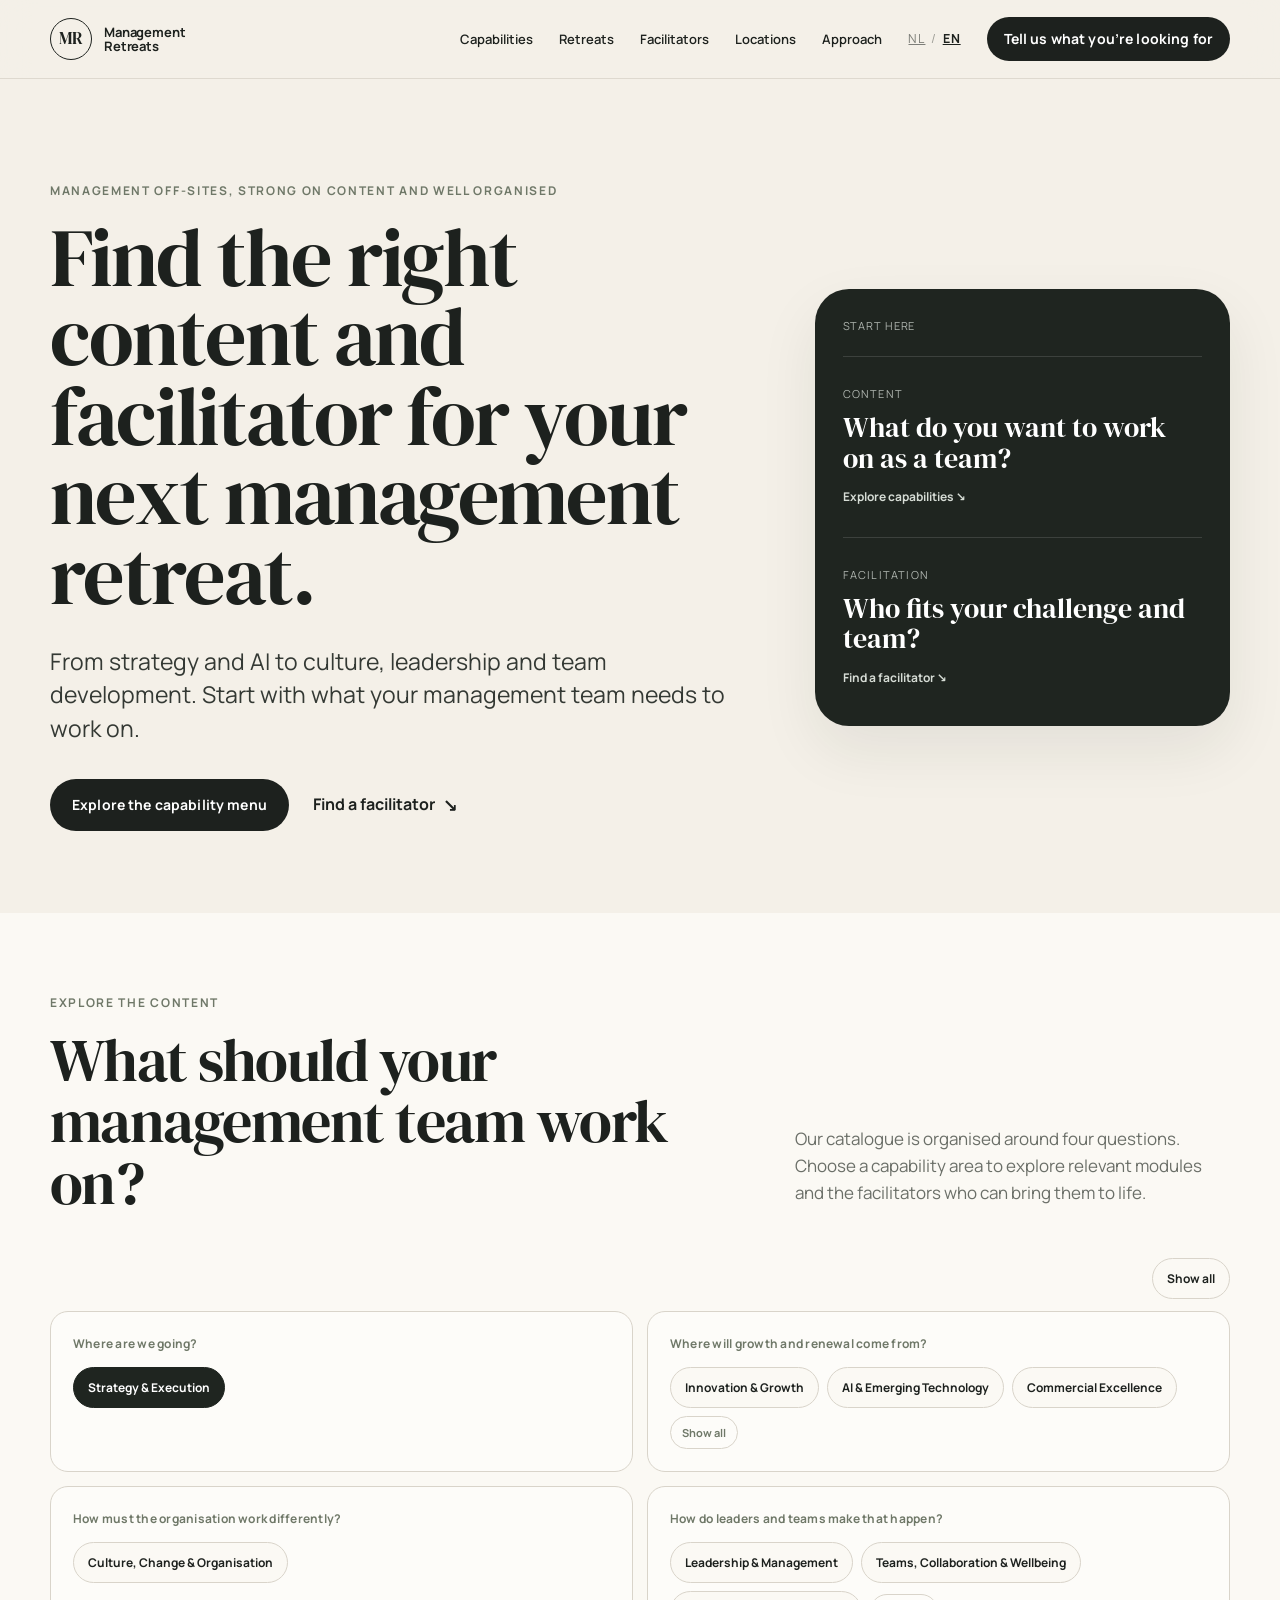
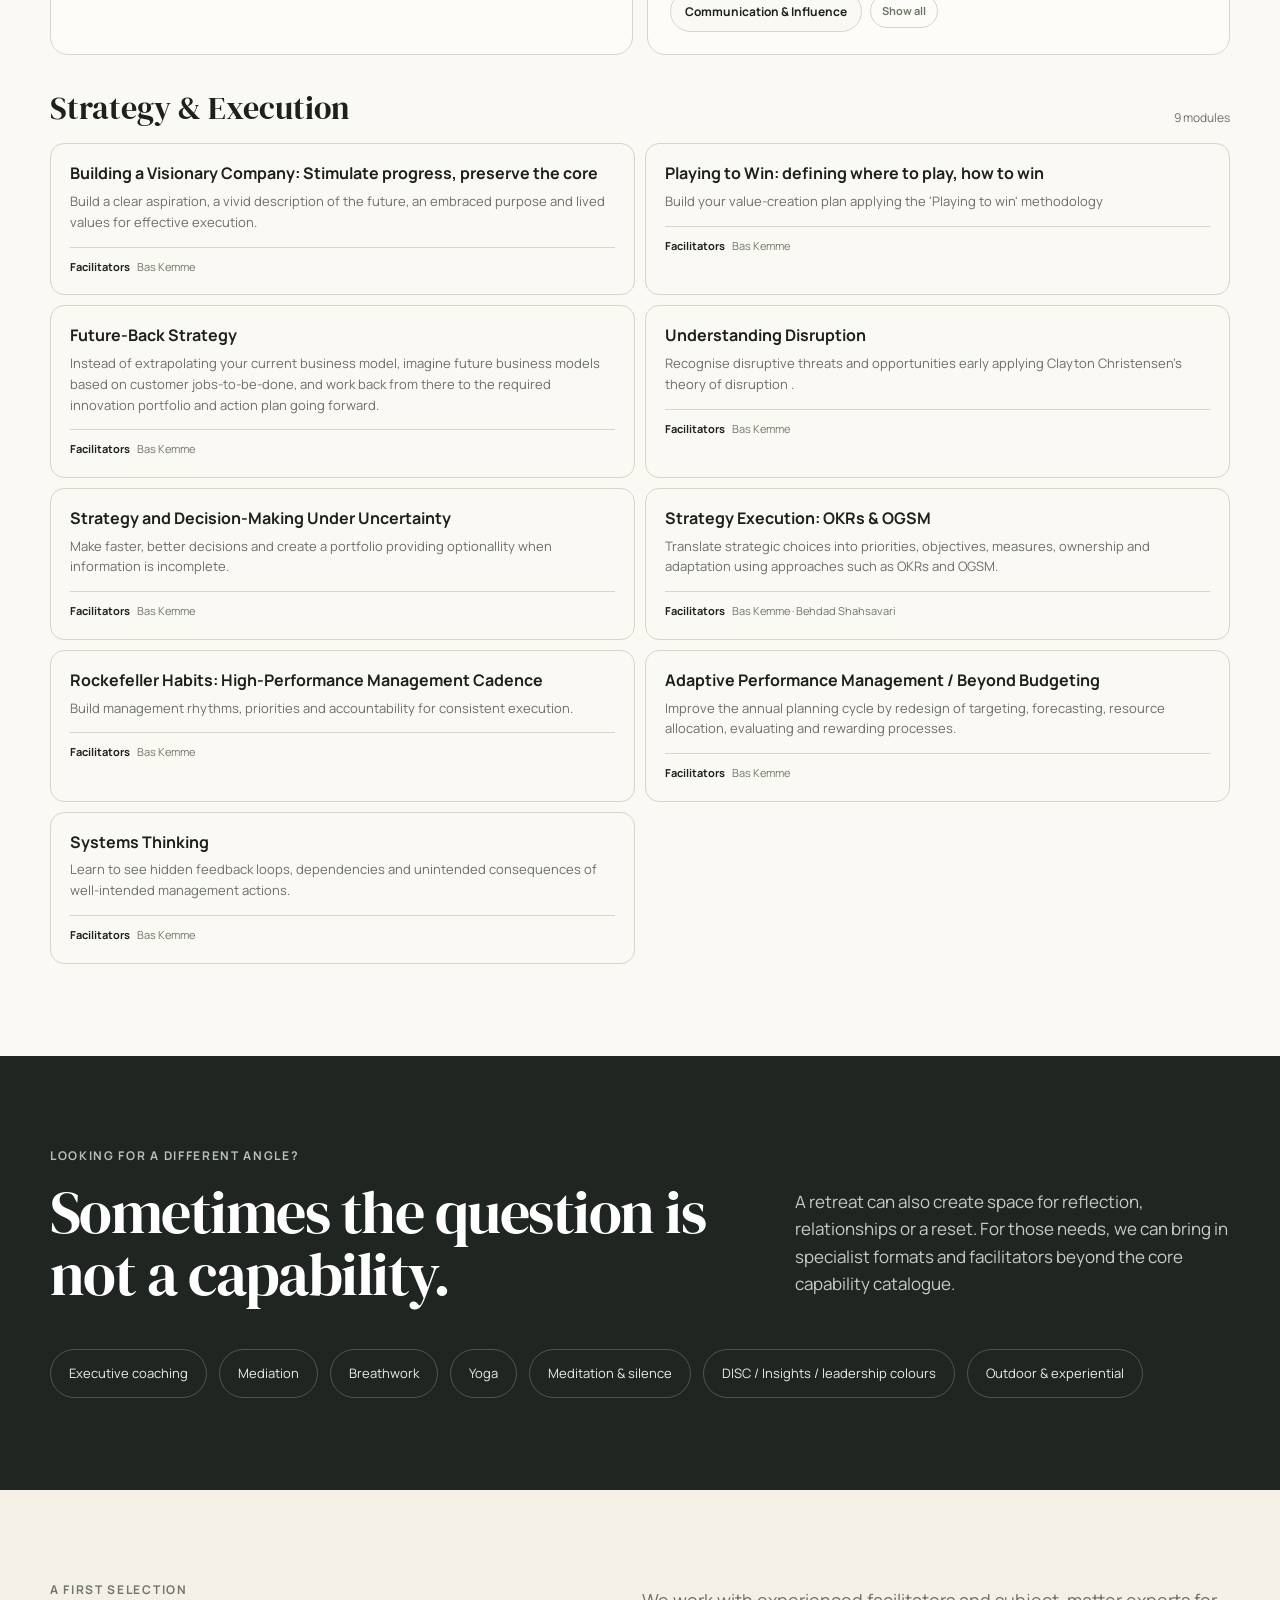
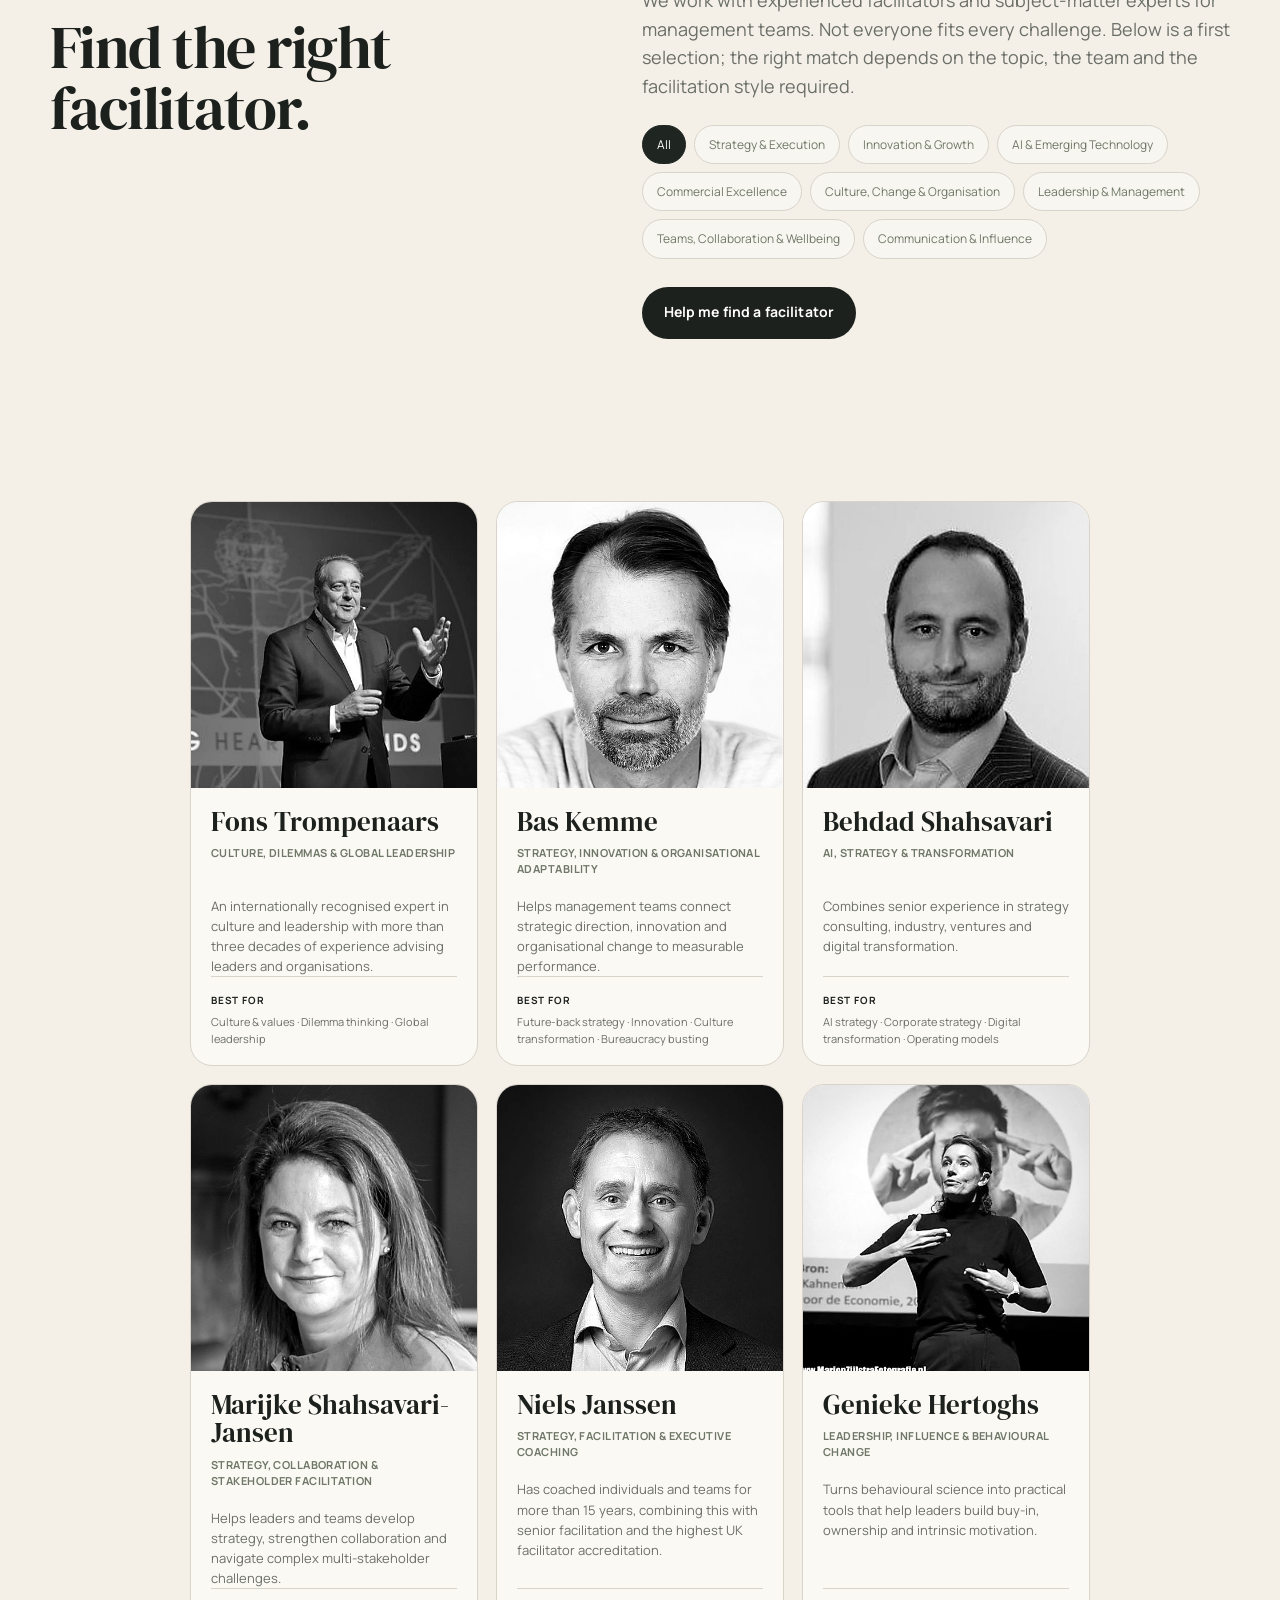
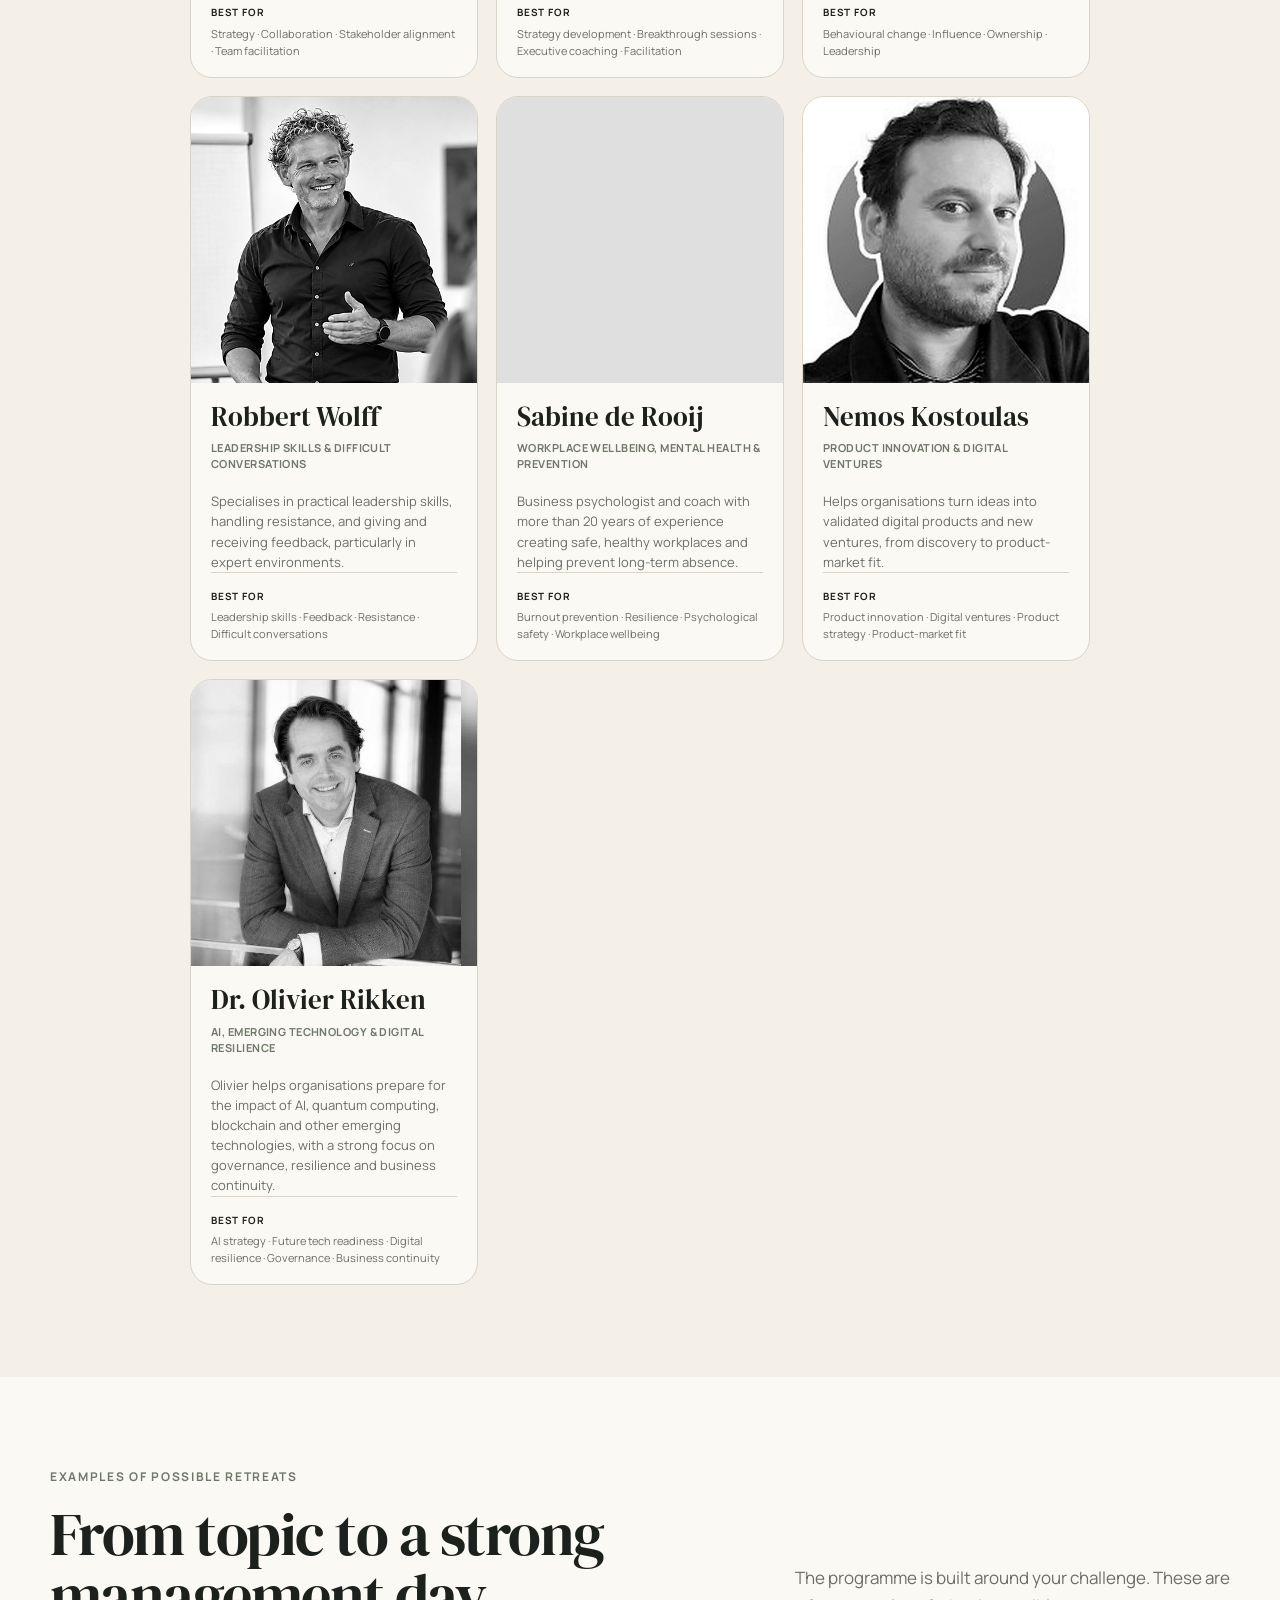
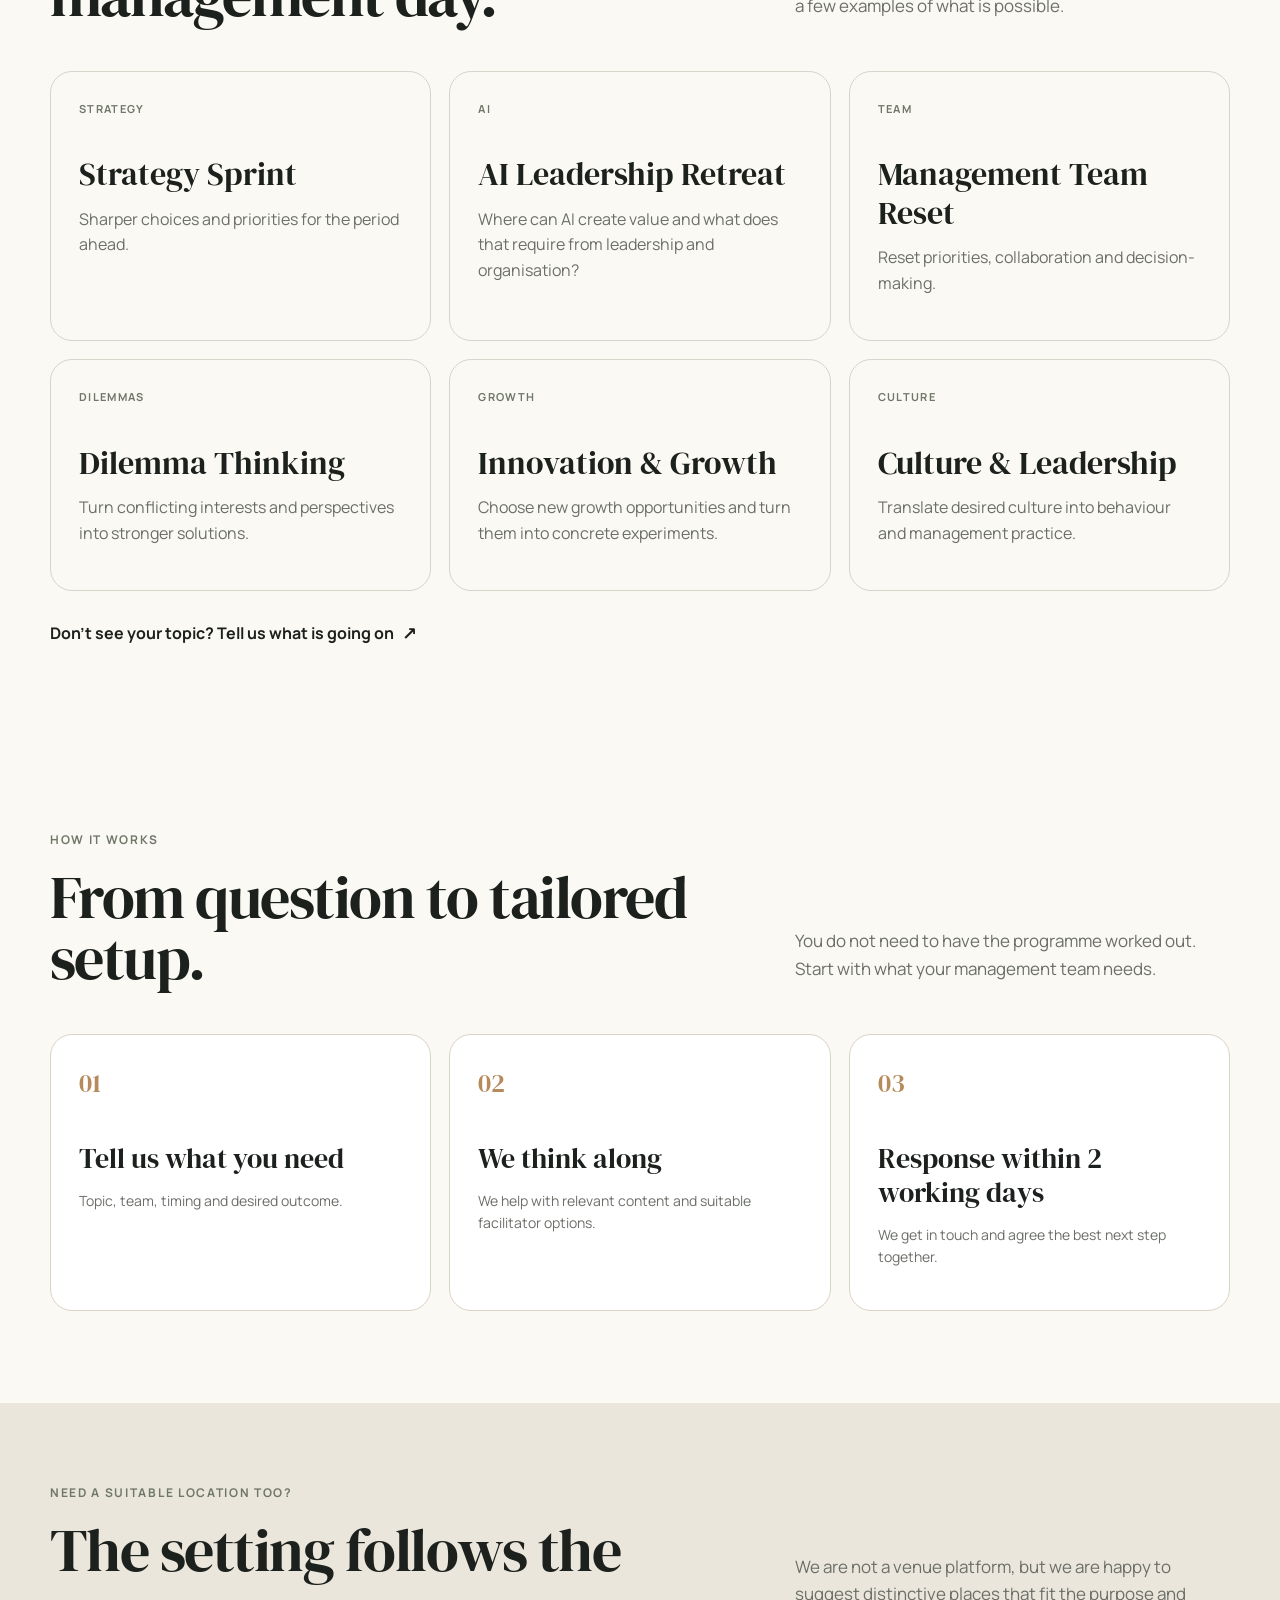
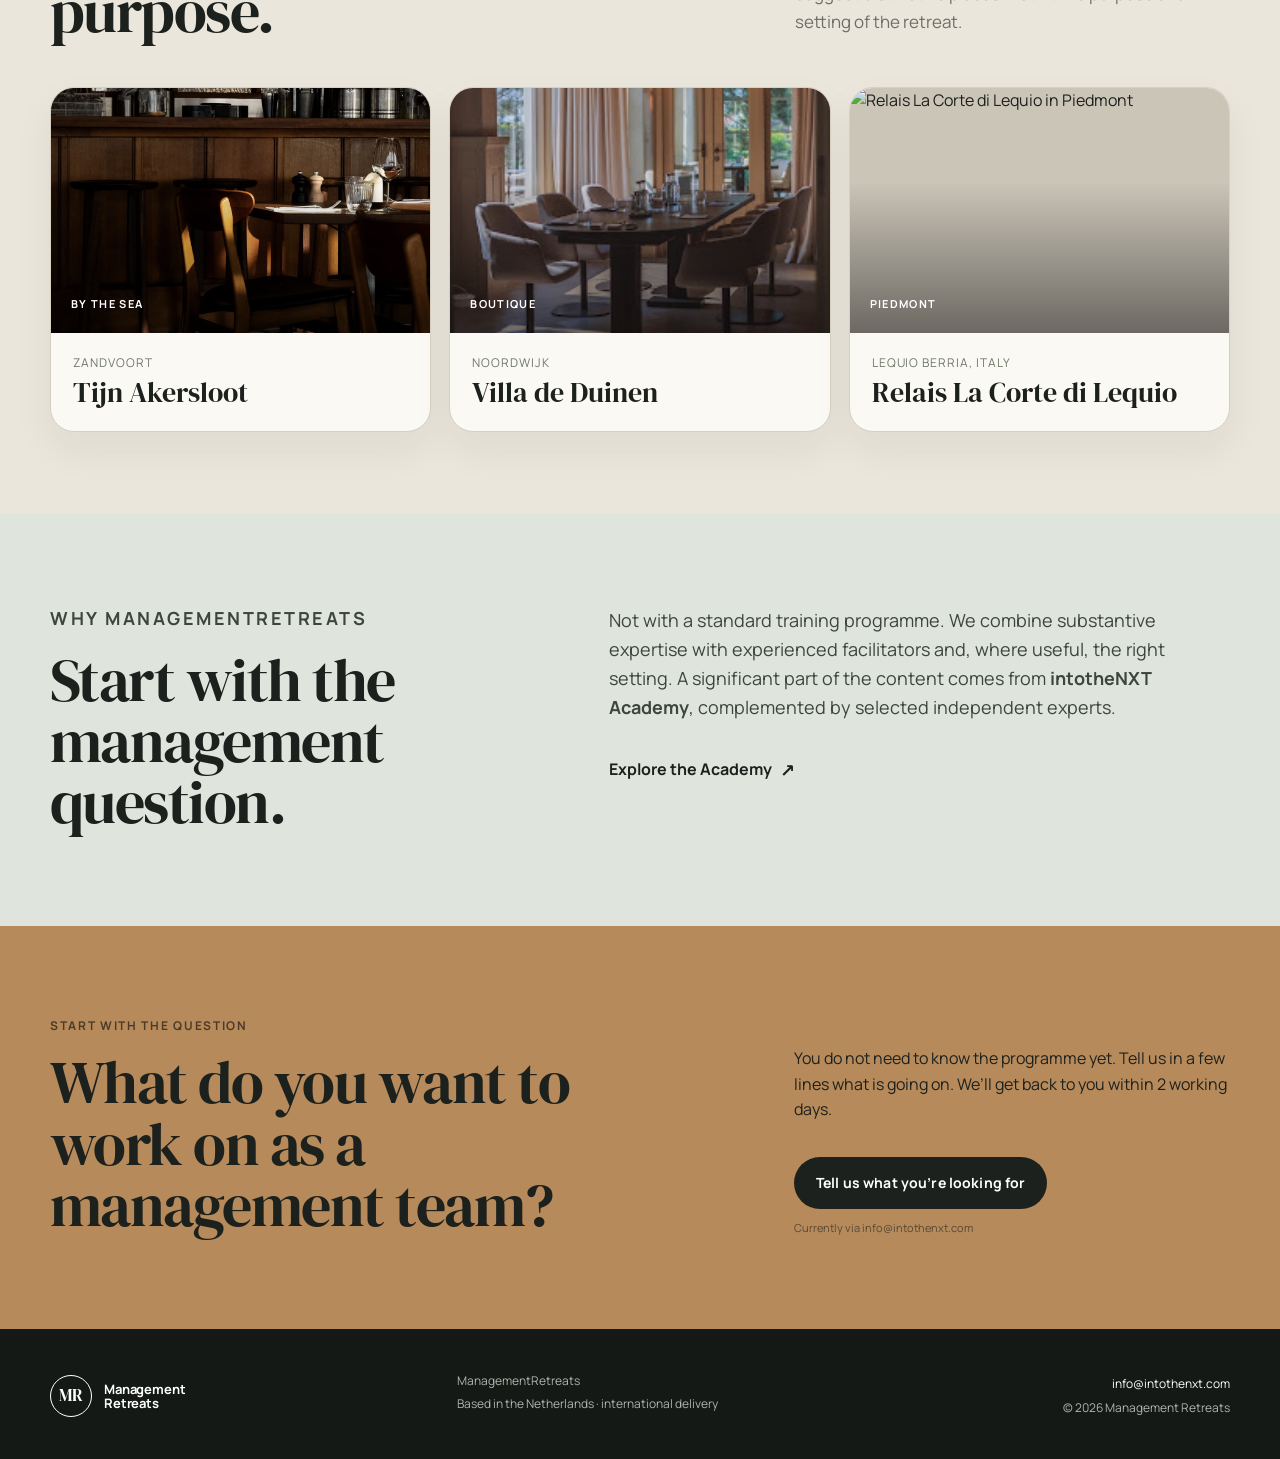
==== commit 2ba7b4ca: "Align facilitator filters with capability categories" ====
--- a/en/index.html
+++ b/en/index.html
@@ -92,13 +92,16 @@
         </div>
         <div class="facilitator-copy">
           <p>We work with experienced facilitators and subject-matter experts for management teams. Not everyone fits every challenge, so we look at expertise, seniority and facilitation style.</p>
-          <div class="filter-row" role="group" aria-label="Filter facilitators by topic">
+          <div class="filter-row" role="group" aria-label="Filter facilitators by capability">
             <button type="button" class="filter-chip is-active" data-filter="all" aria-pressed="true">All</button>
-            <button type="button" class="filter-chip" data-filter="strategy" aria-pressed="false">Strategy & transformation</button>
-            <button type="button" class="filter-chip" data-filter="ai" aria-pressed="false">AI & tech</button>
-            <button type="button" class="filter-chip" data-filter="culture" aria-pressed="false">Culture & leadership</button>
-            <button type="button" class="filter-chip" data-filter="alignment" aria-pressed="false">Alignment</button>
-            <button type="button" class="filter-chip" data-filter="resilience" aria-pressed="false">Resilience</button>
+            <button type="button" class="filter-chip" data-filter="strategy-execution" aria-pressed="false">Strategy & Execution</button>
+            <button type="button" class="filter-chip" data-filter="innovation-growth" aria-pressed="false">Innovation & Growth</button>
+            <button type="button" class="filter-chip" data-filter="ai-emerging-technology" aria-pressed="false">AI & Emerging Technology</button>
+            <button type="button" class="filter-chip" data-filter="commercial-excellence" aria-pressed="false">Commercial Excellence</button>
+            <button type="button" class="filter-chip" data-filter="culture-change-organisation" aria-pressed="false">Culture, Change & Organisation</button>
+            <button type="button" class="filter-chip" data-filter="leadership-management" aria-pressed="false">Leadership & Management</button>
+            <button type="button" class="filter-chip" data-filter="teams-collaboration-wellbeing" aria-pressed="false">Teams, Collaboration & Wellbeing</button>
+            <button type="button" class="filter-chip" data-filter="communication-influence" aria-pressed="false">Communication & Influence</button>
           </div>
           <a class="btn" href="mailto:info@intothenxt.com?subject=Facilitator%20for%20management%20retreat&body=Hello%2C%0A%0AWe%20are%20looking%20for%20a%20facilitator.%0A%0ATopic%3A%0AType%20of%20team%3A%0APreferred%20style%3A%0ALanguage%3A%0ADate%20or%20period%3A%0A%0APhone%20number%3A%0A">Help me find a facilitator</a>
         </div>
--- a/styles.css
+++ b/styles.css
@@ -160,6 +160,117 @@
 .topic-chip > span { color: var(--olive); font-size: 11px; transition: color .2s ease; }
 .topic-chip:hover > span { color: #b7c0b4; }
 .topic-chip strong { font-size: 16px; font-weight: 600; }
+
+
+.capability-catalog { margin-top: 38px; }
+.catalog-loading { margin: 0; color: var(--muted); }
+.catalog-show-all-row { display: flex; justify-content: flex-end; margin: 0 0 12px; }
+.catalog-question-grid { display: grid; grid-template-columns: 1fr 1fr; gap: 14px; margin: 0 0 34px; }
+.catalog-question {
+  background: rgba(255,255,255,.42);
+  border: 1px solid var(--line);
+  border-radius: 18px;
+  padding: 22px;
+}
+.catalog-question-label {
+  display: block;
+  color: var(--olive);
+  font-size: 12px;
+  font-weight: 700;
+  letter-spacing: .02em;
+  margin-bottom: 13px;
+}
+.catalog-category-list { display: flex; flex-wrap: wrap; gap: 8px; align-items: center; }
+.catalog-category-btn {
+  appearance: none;
+  border: 1px solid var(--line);
+  background: var(--paper);
+  color: var(--ink);
+  border-radius: 999px;
+  padding: 10px 14px;
+  font: inherit;
+  font-size: 12px;
+  font-weight: 700;
+  cursor: pointer;
+  transition: background .2s ease, border-color .2s ease, color .2s ease, transform .2s ease;
+}
+.catalog-category-btn:hover,
+.catalog-category-btn:focus-visible {
+  border-color: var(--olive);
+  transform: translateY(-1px);
+}
+.catalog-category-btn.is-active {
+  background: var(--dark);
+  border-color: var(--dark);
+  color: white;
+}
+.catalog-group-show-all {
+  padding: 7px 11px;
+  font-size: 11px;
+  color: var(--olive);
+  background: transparent;
+}
+.catalog-result-head {
+  display: flex;
+  align-items: flex-end;
+  justify-content: space-between;
+  gap: 20px;
+  margin: 0 0 16px;
+}
+.catalog-result-head h3 {
+  margin: 0;
+  font-family: "DM Serif Display", serif;
+  font-size: 32px;
+  font-weight: 400;
+  color: var(--ink);
+}
+.catalog-count { color: var(--muted); font-size: 12px; white-space: nowrap; }
+.catalog-modules { display: grid; grid-template-columns: 1fr 1fr; gap: 10px; }
+.catalog-module {
+  background: var(--paper);
+  border: 1px solid var(--line);
+  border-radius: 14px;
+  padding: 19px;
+  transition: background .2s ease, transform .2s ease, box-shadow .2s ease;
+}
+.catalog-module:hover {
+  background: var(--sage);
+  transform: translateY(-1px);
+  box-shadow: 0 10px 24px rgba(28,34,28,.06);
+}
+.catalog-module h4 { margin: 0 0 7px; font-size: 16px; line-height: 1.3; }
+.catalog-module > p { margin: 0; color: var(--muted); font-size: 13px; }
+.catalog-facilitators {
+  margin-top: 14px;
+  padding-top: 11px;
+  border-top: 1px solid var(--line);
+  color: var(--olive);
+  font-size: 11px;
+  line-height: 1.5;
+}
+.catalog-facilitators strong {
+  color: var(--ink);
+  font-weight: 700;
+  margin-right: 5px;
+}
+.catalog-empty {
+  grid-column: 1 / -1;
+  padding: 22px;
+  background: var(--paper);
+  border: 1px solid var(--line);
+  border-radius: 14px;
+  color: var(--muted);
+}
+.catalog-modules.show-all { display: block; }
+.catalog-all-group { margin: 0 0 34px; }
+.catalog-all-group:last-child { margin-bottom: 0; }
+.catalog-all-group-title {
+  margin: 0 0 12px;
+  font-family: "DM Serif Display", serif;
+  font-size: 26px;
+  font-weight: 400;
+}
+.catalog-all-grid { display: grid; grid-template-columns: 1fr 1fr; gap: 10px; }
 
 .facilitator-section { background: var(--bg); }
 .facilitator-grid { display: grid; grid-template-columns: .9fr 1.1fr; gap: 110px; align-items: start; }
@@ -296,6 +407,10 @@
   .main-nav.is-open { display: flex; }
   .main-nav > a:not(.btn) { display: block; padding: 8px 0; }
   .topic-grid, .retreat-grid, .location-grid, .process-grid { grid-template-columns: 1fr; }
+  .catalog-question-grid, .catalog-modules, .catalog-all-grid { grid-template-columns: 1fr; }
+  .catalog-result-head { align-items: flex-start; flex-direction: column; gap: 5px; }
+  .catalog-show-all-row { justify-content: stretch; }
+  .catalog-show-all-row .catalog-category-btn { width: 100%; text-align: left; }
   .topic-chip { min-height: 78px; }
   .facilitator-copy > p { font-size: 16px; }
   .footer-grid { grid-template-columns: 1fr; align-items: start; }
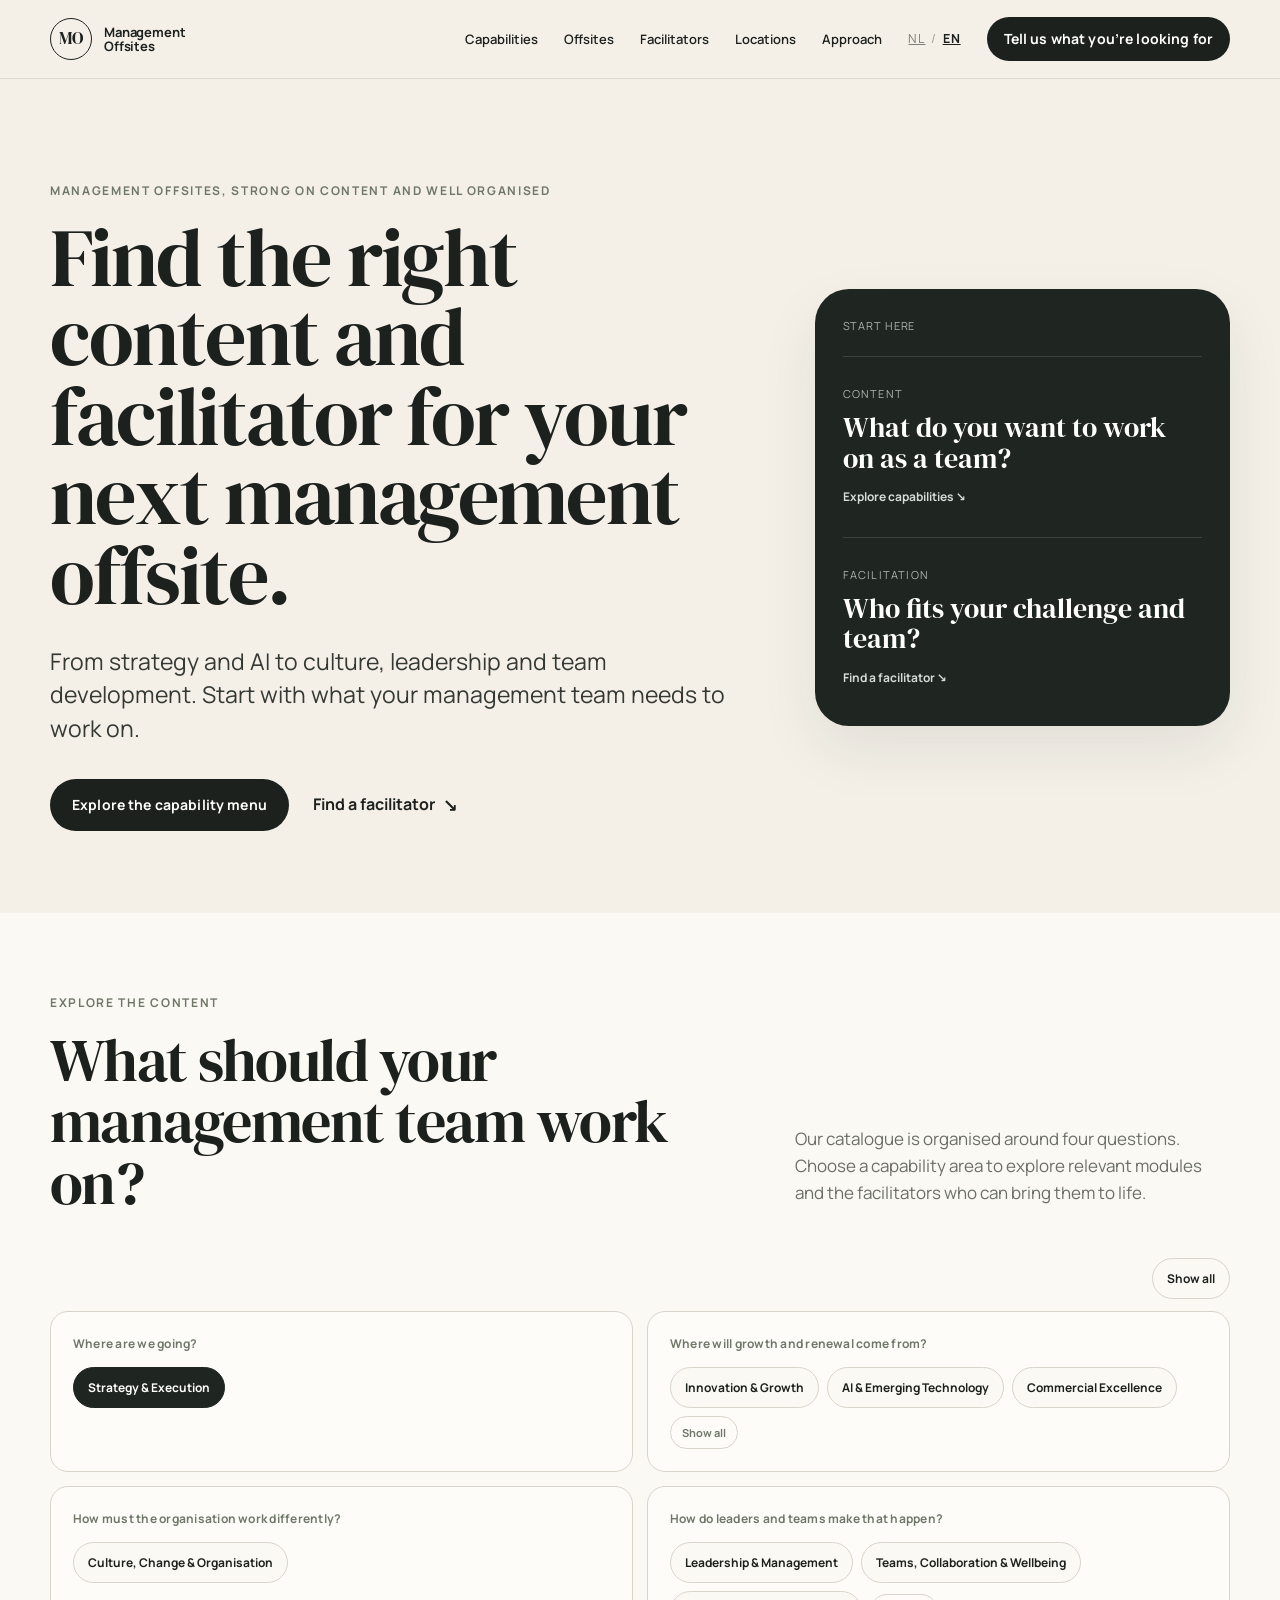
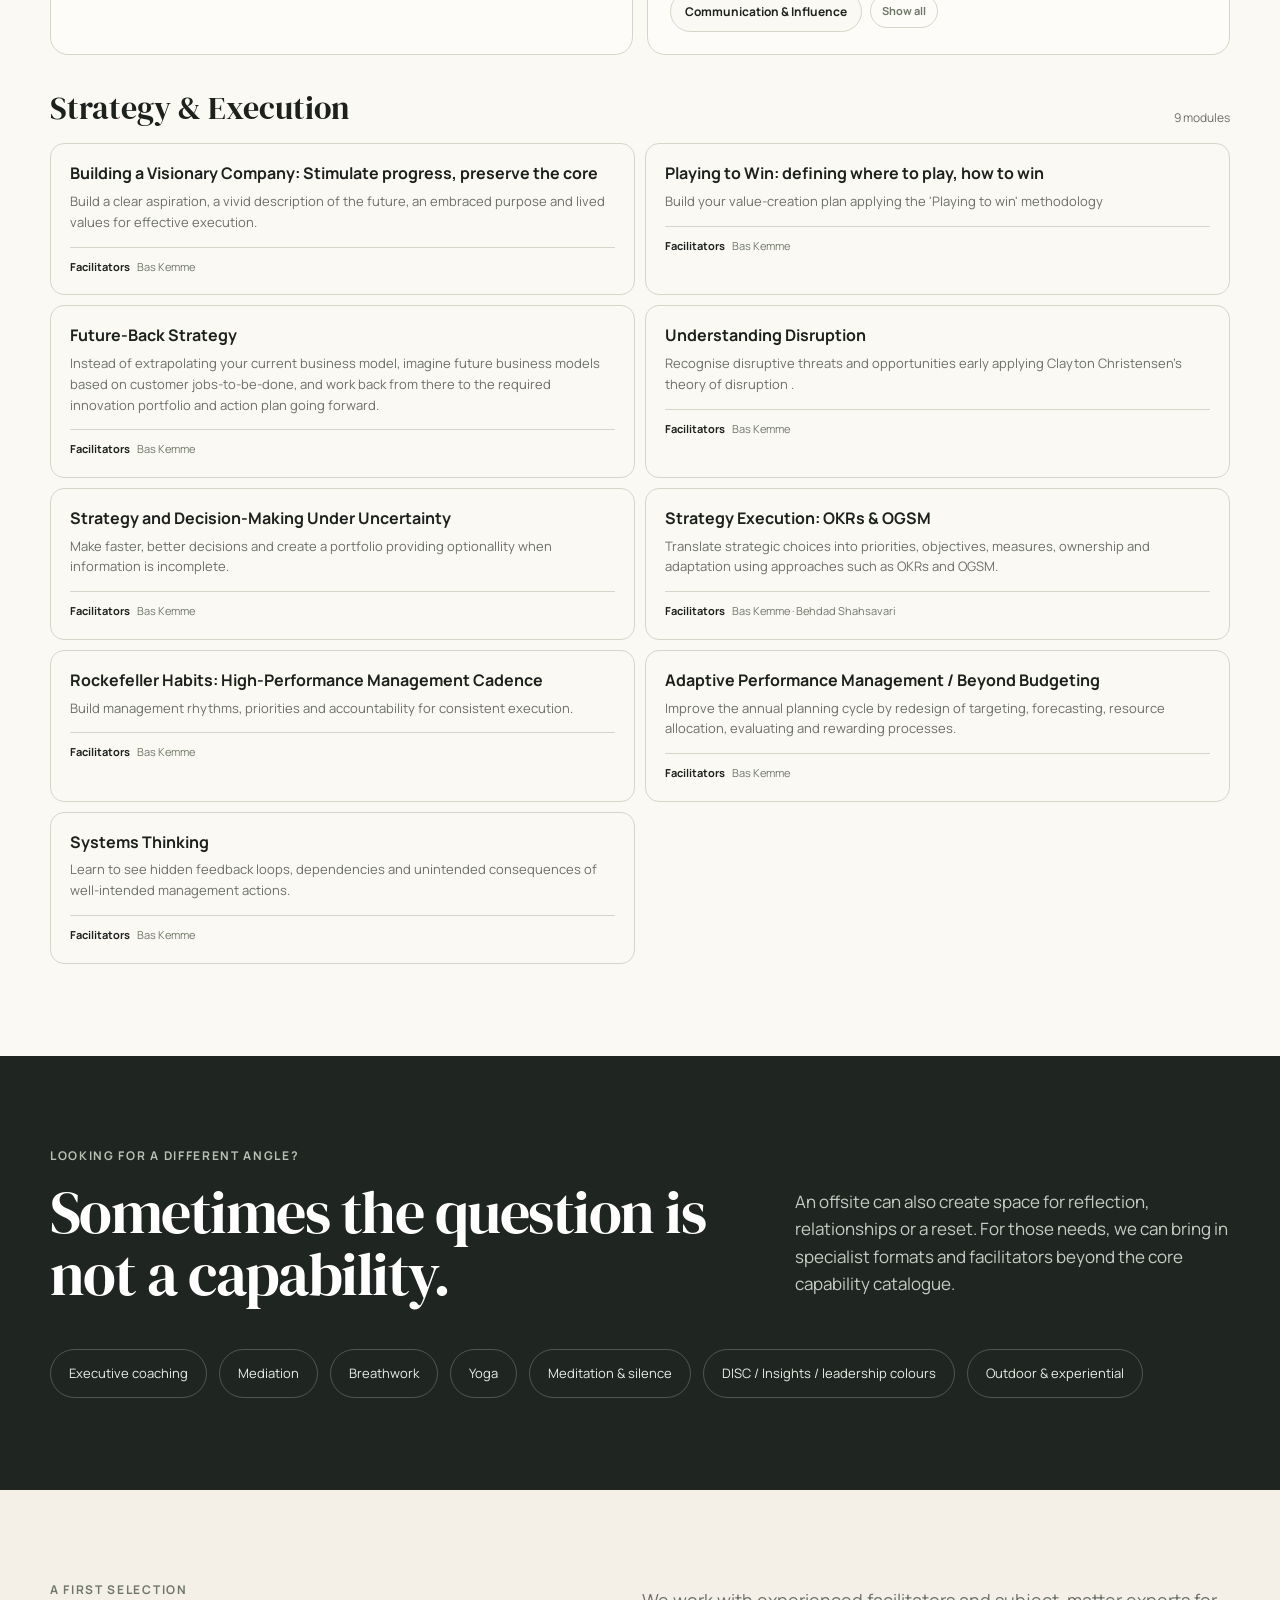
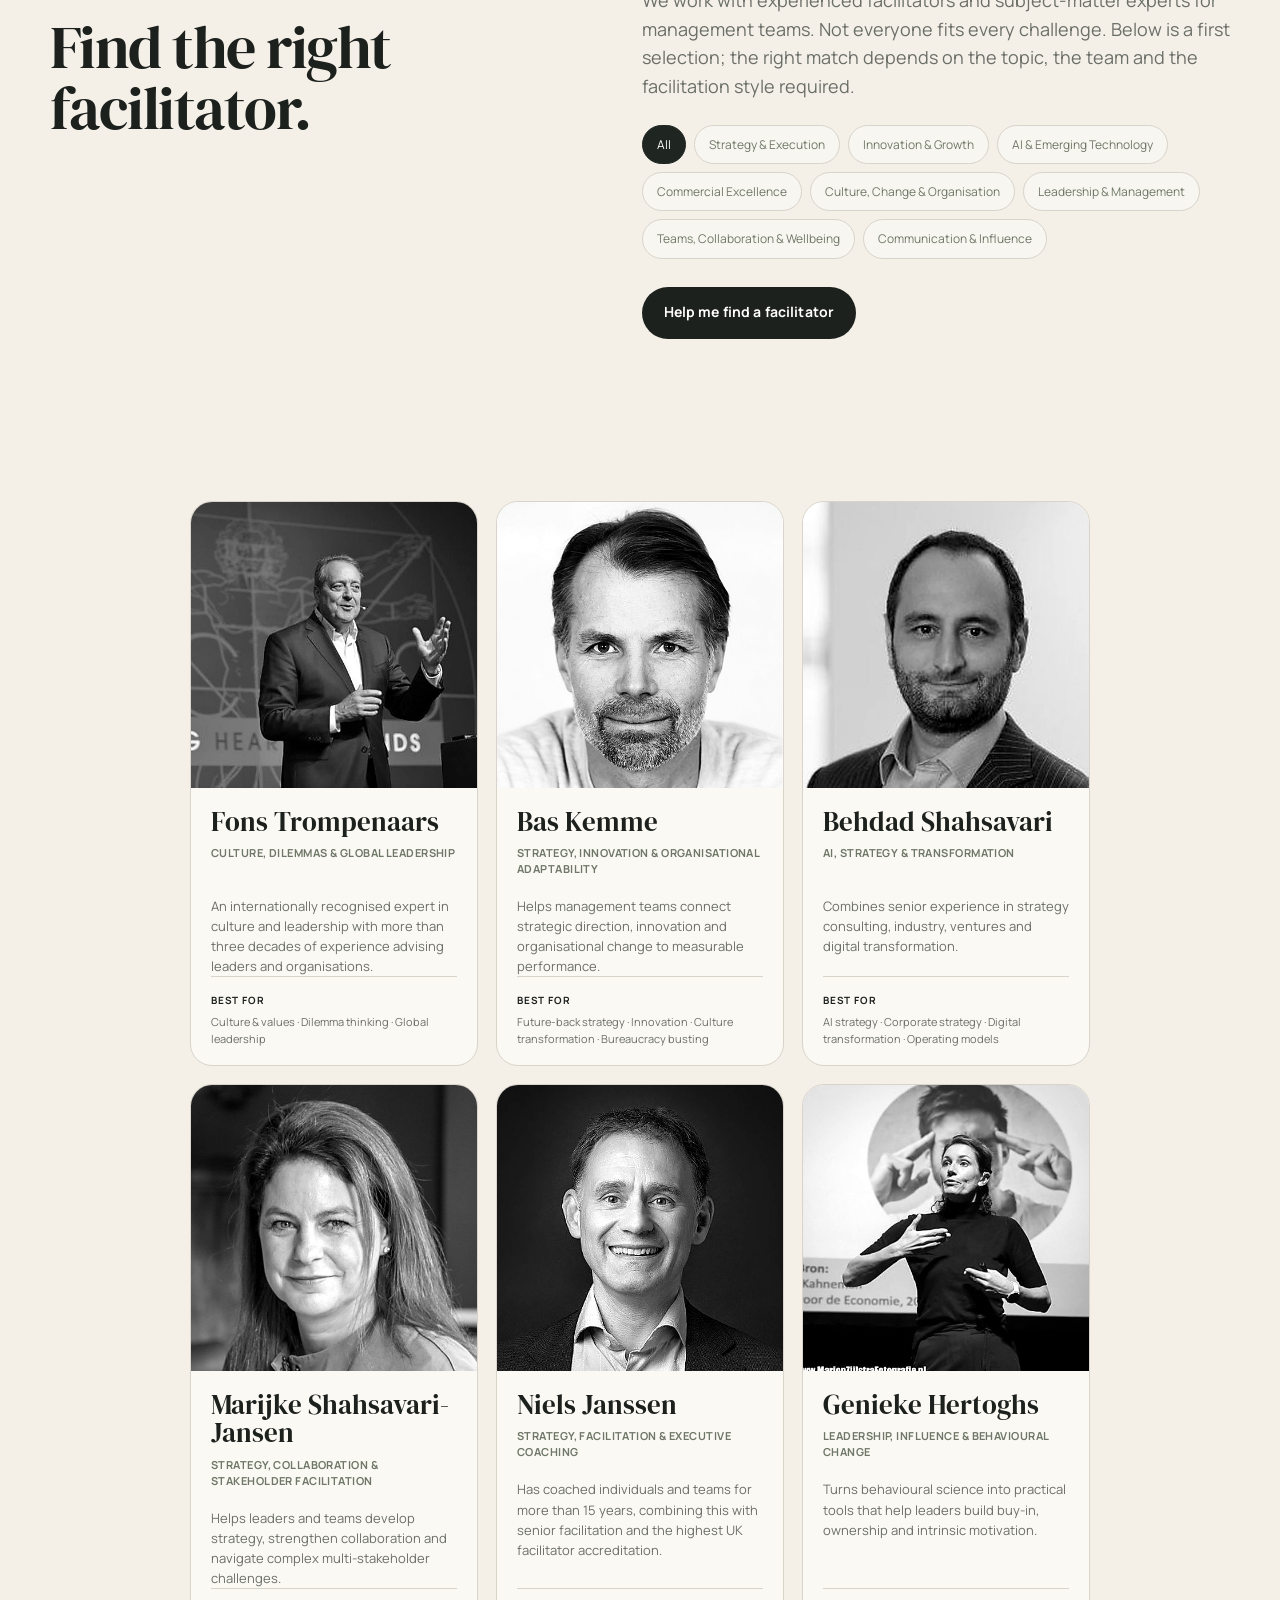
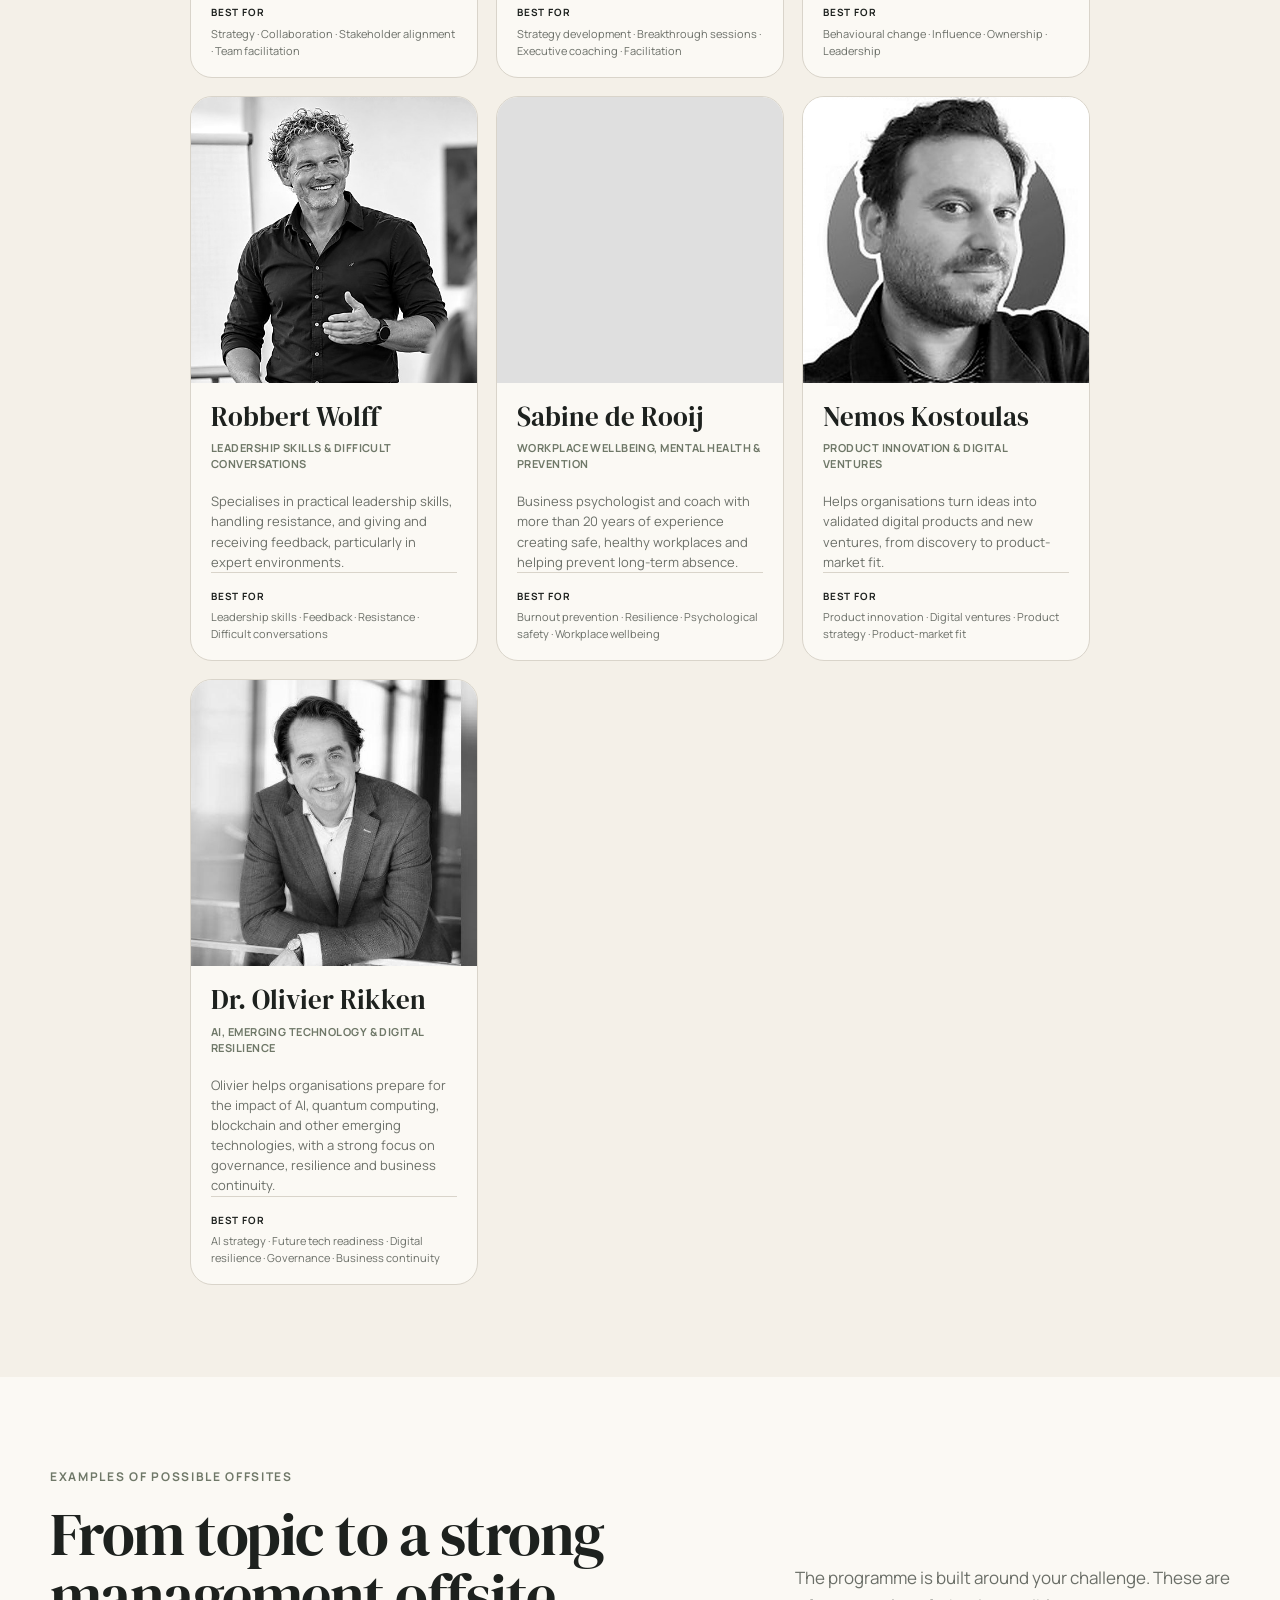
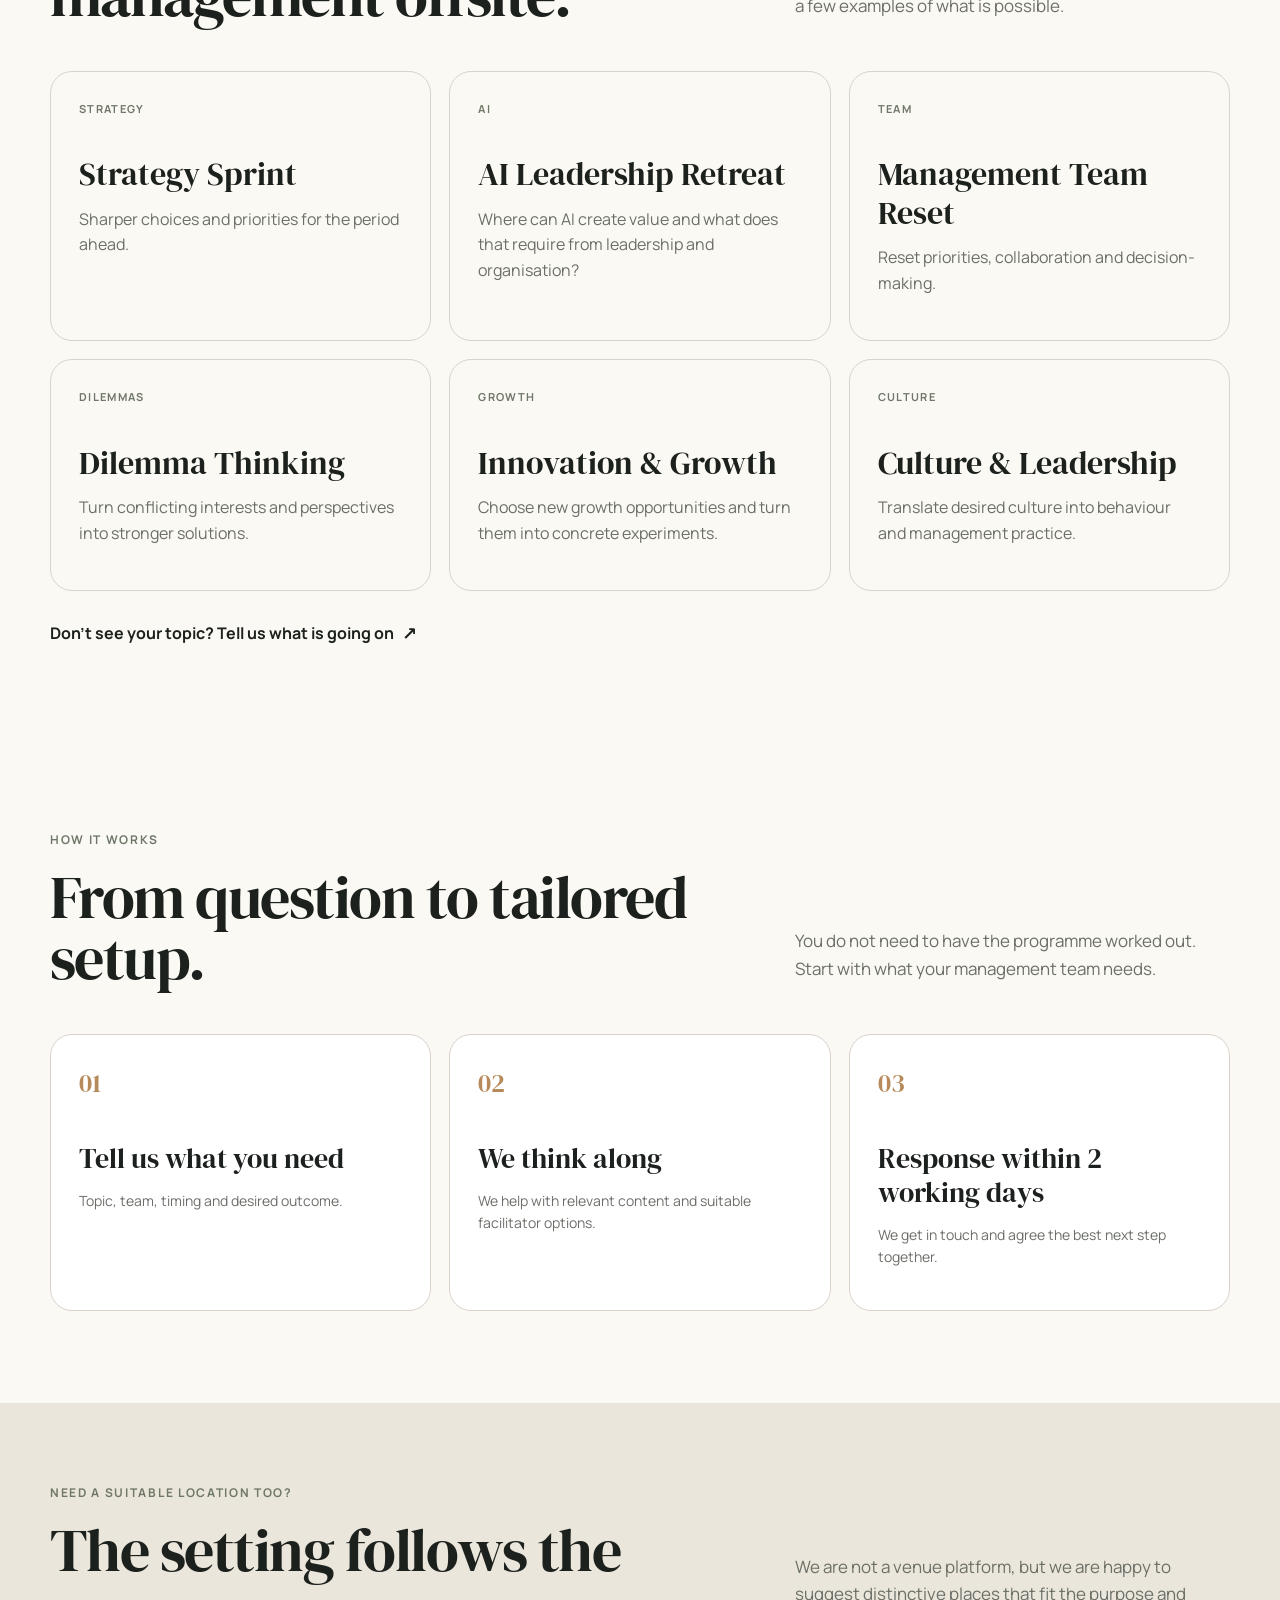
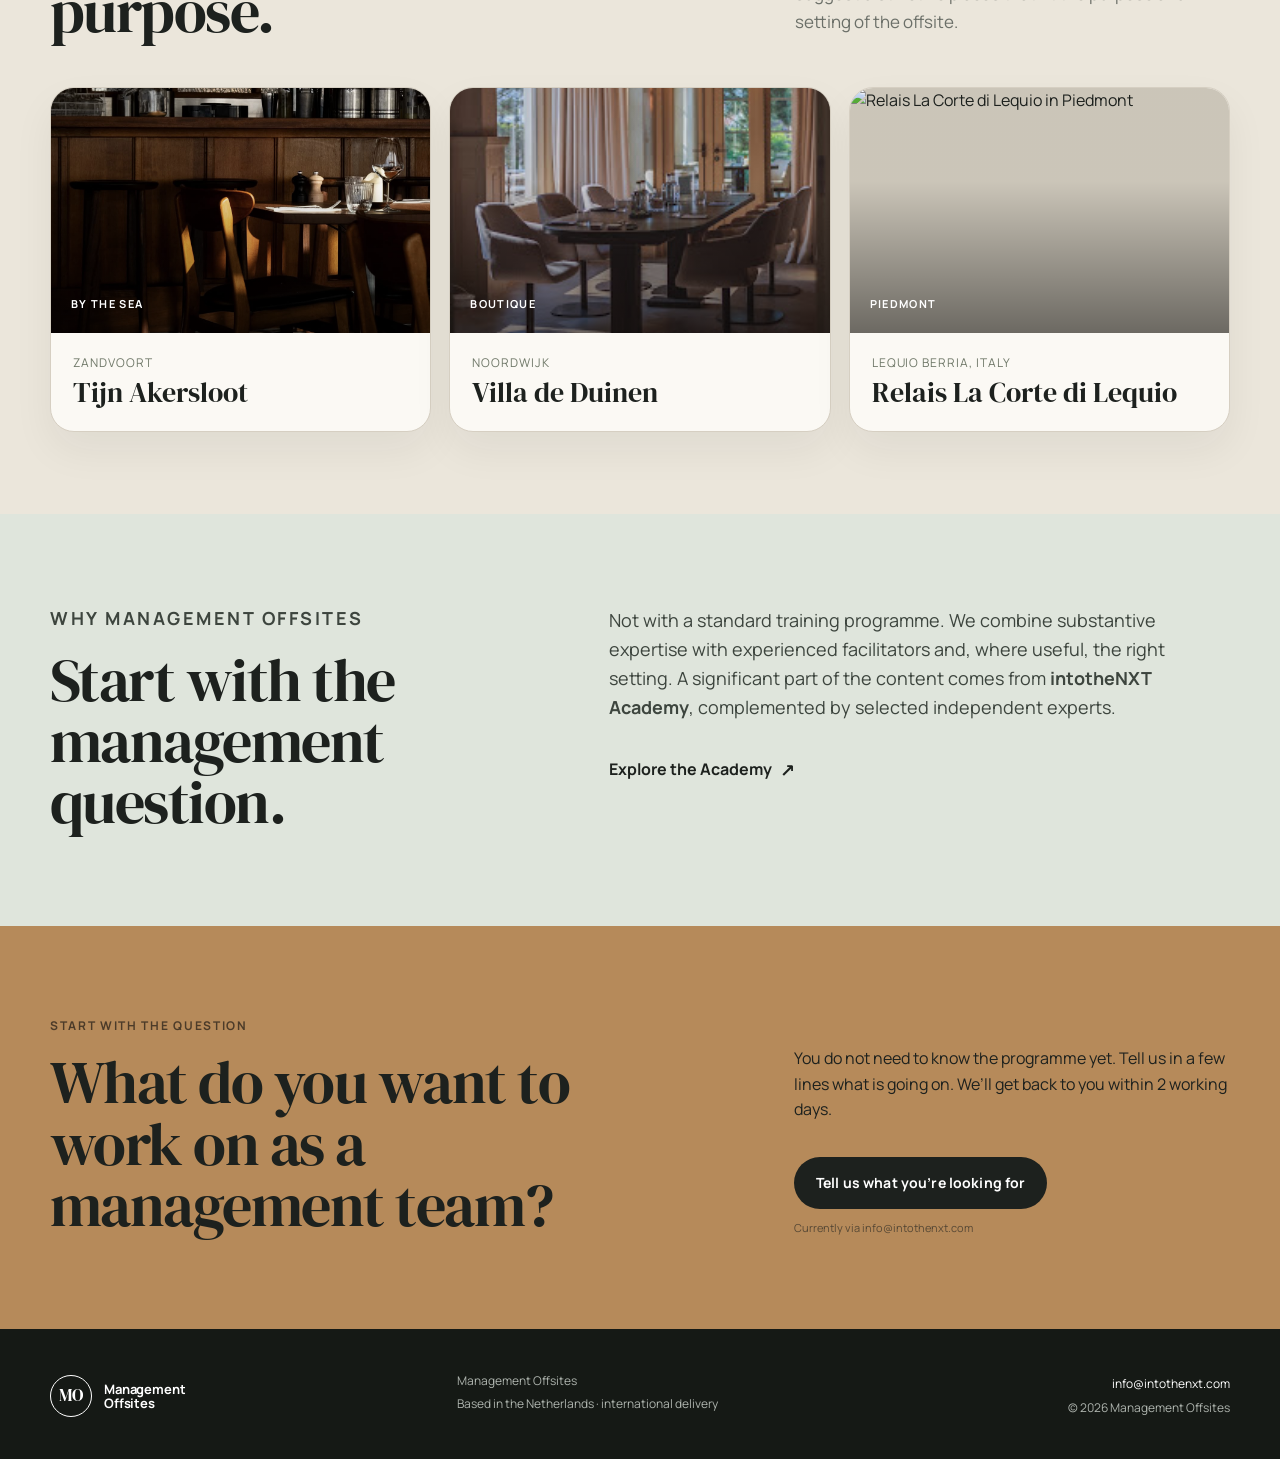
==== commit 6380dae1: "Rebrand website to Management Offsites" ====
--- a/en/index.html
+++ b/en/index.html
@@ -3,13 +3,22 @@
 <head>
   <meta charset="utf-8">
   <meta name="viewport" content="width=device-width, initial-scale=1">
-  <title>Management Retreats | Find the right content and facilitator</title>
-  <meta name="description" content="Find the right content and facilitator for your next management retreat or off-site. From strategy and AI to culture, leadership and team development.">
+  <title>Management Offsites | Find the right content and facilitator</title>
+  <meta name="description" content="Find the right content and facilitator for your next management offsite. From strategy and AI to culture, leadership and team development.">
   <meta name="theme-color" content="#f4f0e8">
-  <meta property="og:title" content="Management Retreats">
-  <meta property="og:description" content="Find the right content and facilitator for your next management retreat.">
+  <meta property="og:title" content="Management Offsites">
+  <meta property="og:description" content="Find the right content and facilitator for your next management offsite.">
   <meta property="og:type" content="website">
   <meta property="og:locale" content="en_GB">
+  <meta property="og:site_name" content="Management Offsites">
+  <meta property="og:url" content="https://www.managementoffsites.com/en/">
+  <link rel="canonical" href="https://www.managementoffsites.com/en/">
+  <link rel="alternate" hreflang="nl" href="https://www.managementoffsites.com/">
+  <link rel="alternate" hreflang="en" href="https://www.managementoffsites.com/en/">
+  <link rel="alternate" hreflang="x-default" href="https://www.managementoffsites.com/">
+  <script type="application/ld+json">
+    {"@context":"https://schema.org","@type":"WebPage","name":"Management Offsites","url":"https://www.managementoffsites.com/en/","inLanguage":"en-GB","isPartOf":{"@type":"WebSite","name":"Management Offsites","url":"https://www.managementoffsites.com/"}}
+  </script>
   <link rel="preconnect" href="https://fonts.googleapis.com">
   <link rel="preconnect" href="https://fonts.gstatic.com" crossorigin>
   <link href="https://fonts.googleapis.com/css2?family=DM+Serif+Display:ital@0;1&family=Manrope:wght@400;500;600;700&display=swap" rel="stylesheet">
@@ -18,18 +27,18 @@
 <body>
   <header class="site-header">
     <div class="container nav-wrap">
-      <a class="brand" href="#top" aria-label="Management Retreats home">
-        <span class="brand-mark">MR</span>
-        <span class="brand-text">Management<br>Retreats</span>
+      <a class="brand" href="#top" aria-label="Management Offsites home">
+        <span class="brand-mark">MO</span>
+        <span class="brand-text">Management<br>Offsites</span>
       </a>
       <button class="menu-toggle" aria-label="Open menu" aria-expanded="false"><span></span><span></span></button>
       <nav class="main-nav" aria-label="Main navigation">
         <a href="#topics">Capabilities</a>
-        <a href="#retreats">Retreats</a>
+        <a href="#offsites">Offsites</a>
         <a href="#facilitators">Facilitators</a>
         <a href="#locations">Locations</a>
         <a href="#approach">Approach</a>
-        <a class="btn btn-small" href="mailto:info@intothenxt.com?subject=Management%20Retreat%20enquiry&body=Hello%2C%0A%0AWe%20are%20looking%20for%20help%20with%20a%20management%20retreat.%0A%0AWhat%20do%20we%20want%20to%20work%20on%20as%20a%20team%3F%3A%0A%0ATeam%20size%3A%0ADate%20or%20period%3A%0APhone%20number%3A%0A%0ABest%2C">Tell us what you’re looking for</a>
+        <a class="btn btn-small" href="mailto:info@intothenxt.com?subject=Management%20Offsite%20enquiry&body=Hello%2C%0A%0AWe%20are%20looking%20for%20help%20with%20a%20management%20offsite.%0A%0AWhat%20do%20we%20want%20to%20work%20on%20as%20a%20team%3F%3A%0A%0ATeam%20size%3A%0ADate%20or%20period%3A%0APhone%20number%3A%0A%0ABest%2C">Tell us what you’re looking for</a>
       </nav>
     </div>
   </header>
@@ -38,8 +47,8 @@
     <section class="hero section-pad">
       <div class="container hero-grid">
         <div class="hero-copy">
-          <p class="eyebrow">Management off-sites, strong on content and well organised</p>
-          <h1>Find the right content and facilitator for your next management retreat.</h1>
+          <p class="eyebrow">Management offsites, strong on content and well organised</p>
+          <h1>Find the right content and facilitator for your next management offsite.</h1>
           <p class="hero-intro">From strategy and AI to culture, leadership and team development. Start with what your management team needs to work on.</p>
           <div class="hero-actions">
             <a class="btn" href="#topics">Explore the capability menu</a>
@@ -78,7 +87,7 @@
       <div class="container">
         <div class="section-head split-head light-head">
           <div><p class="eyebrow">Looking for a different angle?</p><h2>Sometimes the question is not a capability.</h2></div>
-          <p>A retreat can also create space for reflection, relationships or a reset. For those needs, we can bring in specialist formats and facilitators beyond the core capability catalogue.</p>
+          <p>An offsite can also create space for reflection, relationships or a reset. For those needs, we can bring in specialist formats and facilitators beyond the core capability catalogue.</p>
         </div>
         <div class="alternative-tags"><span>Executive coaching</span><span>Mediation</span><span>Breathwork</span><span>Yoga</span><span>Meditation & silence</span><span>DISC / Insights / leadership colours</span><span>Outdoor & experiential</span></div>
       </div>
@@ -103,26 +112,26 @@
             <button type="button" class="filter-chip" data-filter="teams-collaboration-wellbeing" aria-pressed="false">Teams, Collaboration & Wellbeing</button>
             <button type="button" class="filter-chip" data-filter="communication-influence" aria-pressed="false">Communication & Influence</button>
           </div>
-          <a class="btn" href="mailto:info@intothenxt.com?subject=Facilitator%20for%20management%20retreat&body=Hello%2C%0A%0AWe%20are%20looking%20for%20a%20facilitator.%0A%0ATopic%3A%0AType%20of%20team%3A%0APreferred%20style%3A%0ALanguage%3A%0ADate%20or%20period%3A%0A%0APhone%20number%3A%0A">Help me find a facilitator</a>
+          <a class="btn" href="mailto:info@intothenxt.com?subject=Facilitator%20for%20management%20offsite&body=Hello%2C%0A%0AWe%20are%20looking%20for%20a%20facilitator.%0A%0ATopic%3A%0AType%20of%20team%3A%0APreferred%20style%3A%0ALanguage%3A%0ADate%20or%20period%3A%0A%0APhone%20number%3A%0A">Help me find a facilitator</a>
         </div>
       </div>
     </section>
 
-    <section id="retreats" class="section-pad section-light">
+    <section id="offsites" class="section-pad section-light">
       <div class="container">
         <div class="section-head split-head">
-          <div><p class="eyebrow">Examples of possible retreats</p><h2>From topic to a strong management day.</h2></div>
+          <div><p class="eyebrow">Examples of possible offsites</p><h2>From topic to a strong management offsite.</h2></div>
           <p>The programme is built around your challenge. These are a few examples of what is possible.</p>
         </div>
-        <div class="retreat-grid compact-retreats">
-          <article class="retreat-card"><div class="card-label">STRATEGY</div><h3>Strategy Sprint</h3><p>Sharper choices and priorities for the period ahead.</p></article>
-          <article class="retreat-card"><div class="card-label">AI</div><h3>AI Leadership Retreat</h3><p>Where can AI create value and what does that require from leadership and organisation?</p></article>
-          <article class="retreat-card"><div class="card-label">TEAM</div><h3>Management Team Reset</h3><p>Reset priorities, collaboration and decision-making.</p></article>
-          <article class="retreat-card"><div class="card-label">DILEMMAS</div><h3>Dilemma Thinking</h3><p>Turn conflicting interests and perspectives into stronger solutions.</p></article>
-          <article class="retreat-card"><div class="card-label">GROWTH</div><h3>Innovation & Growth</h3><p>Choose new growth opportunities and turn them into concrete experiments.</p></article>
-          <article class="retreat-card"><div class="card-label">CULTURE</div><h3>Culture & Leadership</h3><p>Translate desired culture into behaviour and management practice.</p></article>
+        <div class="offsite-grid compact-offsites">
+          <article class="offsite-card"><div class="card-label">STRATEGY</div><h3>Strategy Sprint</h3><p>Sharper choices and priorities for the period ahead.</p></article>
+          <article class="offsite-card"><div class="card-label">AI</div><h3>AI Leadership Retreat</h3><p>Where can AI create value and what does that require from leadership and organisation?</p></article>
+          <article class="offsite-card"><div class="card-label">TEAM</div><h3>Management Team Reset</h3><p>Reset priorities, collaboration and decision-making.</p></article>
+          <article class="offsite-card"><div class="card-label">DILEMMAS</div><h3>Dilemma Thinking</h3><p>Turn conflicting interests and perspectives into stronger solutions.</p></article>
+          <article class="offsite-card"><div class="card-label">GROWTH</div><h3>Innovation & Growth</h3><p>Choose new growth opportunities and turn them into concrete experiments.</p></article>
+          <article class="offsite-card"><div class="card-label">CULTURE</div><h3>Culture & Leadership</h3><p>Translate desired culture into behaviour and management practice.</p></article>
         </div>
-        <div class="section-cta"><a class="text-link" href="mailto:info@intothenxt.com?subject=Topic%20for%20management%20retreat">Don’t see your topic? Tell us what is going on <span>↗</span></a></div>
+        <div class="section-cta"><a class="text-link" href="mailto:info@intothenxt.com?subject=Topic%20for%20management%20offsite">Don’t see your topic? Tell us what is going on <span>↗</span></a></div>
       </div>
     </section>
 
@@ -144,7 +153,7 @@
       <div class="container">
         <div class="section-head split-head">
           <div><p class="eyebrow">Need a suitable location too?</p><h2>The setting follows the purpose.</h2></div>
-          <p>We are not a venue platform, but we are happy to suggest distinctive places that fit the purpose and setting of the retreat.</p>
+          <p>We are not a venue platform, but we are happy to suggest distinctive places that fit the purpose and setting of the offsite.</p>
         </div>
         <div class="location-grid">
           <article class="location-card"><div class="location-visual"><img src="../assets/images/tijnakersloot-interieur-dark.png" alt="Interior of Tijn Akersloot in Zandvoort" loading="lazy"><span>BY THE SEA</span></div><div class="location-copy"><p class="location-place">Zandvoort</p><h3>Tijn Akersloot</h3></div></article>
@@ -156,7 +165,7 @@
 
     <section class="section-pad academy-section">
       <div class="container academy-grid">
-        <div><p class="eyebrow">Why ManagementRetreats</p><h2>Start with the management question.</h2></div>
+        <div><p class="eyebrow">Why Management Offsites</p><h2>Start with the management question.</h2></div>
         <div><p>Not with a standard training programme. We combine substantive expertise with experienced facilitators and, where useful, the right setting. A significant part of the content comes from <strong>intotheNXT Academy</strong>, complemented by selected independent experts.</p><a class="text-link" href="https://intothenxt-academy.com/" target="_blank" rel="noopener">Explore the Academy <span>↗</span></a></div>
       </div>
     </section>
@@ -164,16 +173,16 @@
     <section class="section-pad final-cta">
       <div class="container final-cta-grid">
         <div><p class="eyebrow">Start with the question</p><h2>What do you want to work on as a management team?</h2></div>
-        <div><p>You do not need to know the programme yet. Tell us in a few lines what is going on. We’ll get back to you within 2 working days.</p><a class="btn" href="mailto:info@intothenxt.com?subject=Management%20Retreat%20enquiry&body=Hello%2C%0A%0AWe%20are%20looking%20for%20help%20with%20a%20management%20retreat.%0A%0AWhat%20do%20we%20want%20to%20work%20on%20as%20a%20team%3F%3A%0A%0ATeam%20size%3A%0ADate%20or%20period%3A%0APhone%20number%3A%0A">Tell us what you’re looking for</a><p class="cta-mail">Currently via info@intothenxt.com</p></div>
+        <div><p>You do not need to know the programme yet. Tell us in a few lines what is going on. We’ll get back to you within 2 working days.</p><a class="btn" href="mailto:info@intothenxt.com?subject=Management%20Offsite%20enquiry&body=Hello%2C%0A%0AWe%20are%20looking%20for%20help%20with%20a%20management%20offsite.%0A%0AWhat%20do%20we%20want%20to%20work%20on%20as%20a%20team%3F%3A%0A%0ATeam%20size%3A%0ADate%20or%20period%3A%0APhone%20number%3A%0A">Tell us what you’re looking for</a><p class="cta-mail">Currently via info@intothenxt.com</p></div>
       </div>
     </section>
   </main>
 
   <footer class="site-footer">
     <div class="container footer-grid">
-      <div class="brand footer-brand"><span class="brand-mark">MR</span><span class="brand-text">Management<br>Retreats</span></div>
-      <div><p>ManagementRetreats</p><p>Based in the Netherlands · international delivery</p></div>
-      <div class="footer-links"><a href="mailto:info@intothenxt.com">info@intothenxt.com</a><span>© 2026 Management Retreats</span></div>
+      <div class="brand footer-brand"><span class="brand-mark">MO</span><span class="brand-text">Management<br>Offsites</span></div>
+      <div><p>Management Offsites</p><p>Based in the Netherlands · international delivery</p></div>
+      <div class="footer-links"><a href="mailto:info@intothenxt.com">info@intothenxt.com</a><span>© 2026 Management Offsites</span></div>
     </div>
   </footer>
   <script src="../script.js"></script>
--- a/styles.css
+++ b/styles.css
@@ -296,8 +296,8 @@
   color: white;
 }
 
-.retreat-grid { display: grid; grid-template-columns: repeat(3, 1fr); gap: 18px; }
-.retreat-card {
+.offsite-grid { display: grid; grid-template-columns: repeat(3, 1fr); gap: 18px; }
+.offsite-card {
   background: var(--paper);
   border: 1px solid var(--line);
   border-radius: var(--radius);
@@ -307,15 +307,15 @@
   flex-direction: column;
   transition: background .2s ease, transform .2s ease, box-shadow .2s ease;
 }
-.retreat-card:hover {
+.offsite-card:hover {
   background: var(--sage);
   transform: translateY(-3px);
   box-shadow: 0 16px 34px rgba(28, 34, 28, 0.08);
 }
 .card-label { font-size: 11px; letter-spacing: .12em; font-weight: 700; color: var(--olive); }
-.retreat-card h3 { margin-top: 38px; font-family: "DM Serif Display", serif; font-size: 32px; }
-.retreat-card p { color: var(--muted); margin-top: 13px; }
-.compact-retreats .retreat-card { min-height: 230px; }
+.offsite-card h3 { margin-top: 38px; font-family: "DM Serif Display", serif; font-size: 32px; }
+.offsite-card p { color: var(--muted); margin-top: 13px; }
+.compact-offsites .offsite-card { min-height: 230px; }
 .section-cta { margin-top: 28px; }
 
 .alternative-tags { display: flex; flex-wrap: wrap; gap: 12px; }
@@ -375,7 +375,7 @@
 
 @media (max-width: 1000px) {
   .hero-grid, .split-head, .facilitator-grid, .academy-grid, .final-cta-grid { grid-template-columns: 1fr; gap: 40px; }
-  .retreat-grid, .location-grid, .process-grid { grid-template-columns: repeat(2, 1fr); }
+  .offsite-grid, .location-grid, .process-grid { grid-template-columns: repeat(2, 1fr); }
   .main-nav { gap: 18px; }
   .main-nav > a:not(.btn) { display: none; }
 }
@@ -406,7 +406,7 @@
   }
   .main-nav.is-open { display: flex; }
   .main-nav > a:not(.btn) { display: block; padding: 8px 0; }
-  .topic-grid, .retreat-grid, .location-grid, .process-grid { grid-template-columns: 1fr; }
+  .topic-grid, .offsite-grid, .location-grid, .process-grid { grid-template-columns: 1fr; }
   .catalog-question-grid, .catalog-modules, .catalog-all-grid { grid-template-columns: 1fr; }
   .catalog-result-head { align-items: flex-start; flex-direction: column; gap: 5px; }
   .catalog-show-all-row { justify-content: stretch; }
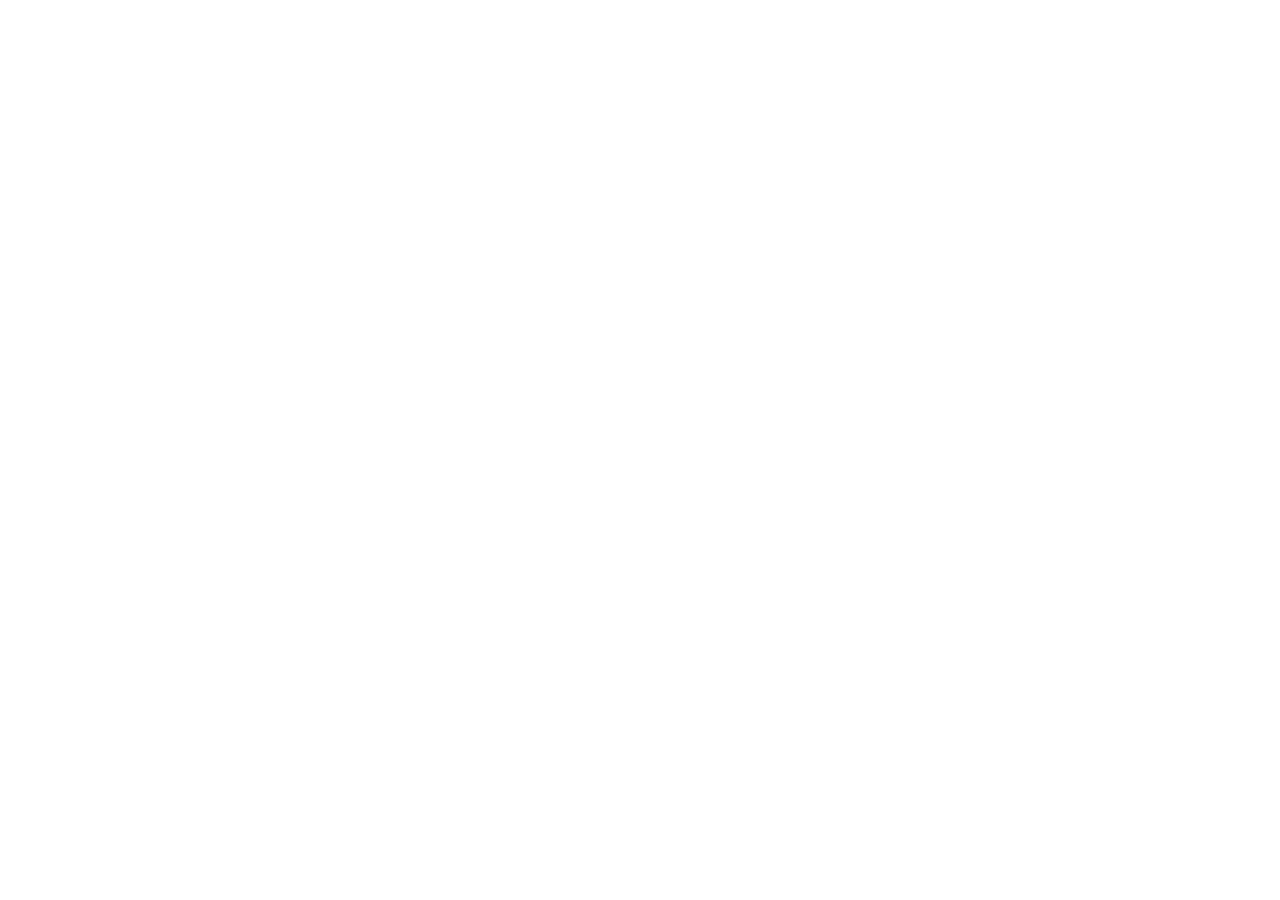
==== commit c5b1e7d0: "Make English the default and add language flags" ====
--- a/en/index.html
+++ b/en/index.html
@@ -3,188 +3,12 @@
 <head>
   <meta charset="utf-8">
   <meta name="viewport" content="width=device-width, initial-scale=1">
-  <title>Management Offsites | Find the right content and facilitator</title>
-  <meta name="description" content="Find the right content and facilitator for your next management offsite. From strategy and AI to culture, leadership and team development.">
-  <meta name="theme-color" content="#f4f0e8">
-  <meta property="og:title" content="Management Offsites">
-  <meta property="og:description" content="Find the right content and facilitator for your next management offsite.">
-  <meta property="og:type" content="website">
-  <meta property="og:locale" content="en_GB">
-  <meta property="og:site_name" content="Management Offsites">
-  <meta property="og:url" content="https://www.managementoffsites.com/en/">
-  <link rel="canonical" href="https://www.managementoffsites.com/en/">
-  <link rel="alternate" hreflang="nl" href="https://www.managementoffsites.com/">
-  <link rel="alternate" hreflang="en" href="https://www.managementoffsites.com/en/">
-  <link rel="alternate" hreflang="x-default" href="https://www.managementoffsites.com/">
-  <script type="application/ld+json">
-    {"@context":"https://schema.org","@type":"WebPage","name":"Management Offsites","url":"https://www.managementoffsites.com/en/","inLanguage":"en-GB","isPartOf":{"@type":"WebSite","name":"Management Offsites","url":"https://www.managementoffsites.com/"}}
-  </script>
-  <link rel="preconnect" href="https://fonts.googleapis.com">
-  <link rel="preconnect" href="https://fonts.gstatic.com" crossorigin>
-  <link href="https://fonts.googleapis.com/css2?family=DM+Serif+Display:ital@0;1&family=Manrope:wght@400;500;600;700&display=swap" rel="stylesheet">
-  <link rel="stylesheet" href="../styles.css">
+  <title>Management Offsites</title>
+  <link rel="canonical" href="https://www.managementoffsites.com/">
+  <meta http-equiv="refresh" content="0; url=https://www.managementoffsites.com/">
+  <script>location.replace('https://www.managementoffsites.com/');</script>
 </head>
 <body>
-  <header class="site-header">
-    <div class="container nav-wrap">
-      <a class="brand" href="#top" aria-label="Management Offsites home">
-        <span class="brand-mark">MO</span>
-        <span class="brand-text">Management<br>Offsites</span>
-      </a>
-      <button class="menu-toggle" aria-label="Open menu" aria-expanded="false"><span></span><span></span></button>
-      <nav class="main-nav" aria-label="Main navigation">
-        <a href="#topics">Capabilities</a>
-        <a href="#offsites">Offsites</a>
-        <a href="#facilitators">Facilitators</a>
-        <a href="#locations">Locations</a>
-        <a href="#approach">Approach</a>
-        <a class="btn btn-small" href="mailto:info@intothenxt.com?subject=Management%20Offsite%20enquiry&body=Hello%2C%0A%0AWe%20are%20looking%20for%20help%20with%20a%20management%20offsite.%0A%0AWhat%20do%20we%20want%20to%20work%20on%20as%20a%20team%3F%3A%0A%0ATeam%20size%3A%0ADate%20or%20period%3A%0APhone%20number%3A%0A%0ABest%2C">Tell us what you’re looking for</a>
-      </nav>
-    </div>
-  </header>
-
-  <main id="top">
-    <section class="hero section-pad">
-      <div class="container hero-grid">
-        <div class="hero-copy">
-          <p class="eyebrow">Management offsites, strong on content and well organised</p>
-          <h1>Find the right content and facilitator for your next management offsite.</h1>
-          <p class="hero-intro">From strategy and AI to culture, leadership and team development. Start with what your management team needs to work on.</p>
-          <div class="hero-actions">
-            <a class="btn" href="#topics">Explore the capability menu</a>
-            <a class="text-link" href="#facilitators">Find a facilitator <span>↘</span></a>
-          </div>
-        </div>
-        <div class="hero-panel" aria-label="Start here">
-          <div class="hero-panel-top"><span>START HERE</span></div>
-          <a class="hero-panel-link" href="#topics">
-            <small>CONTENT</small>
-            <strong>What do you want to work on as a team?</strong>
-            <span>Explore capabilities ↘</span>
-          </a>
-          <a class="hero-panel-link" href="#facilitators">
-            <small>FACILITATION</small>
-            <strong>Who fits your challenge and team?</strong>
-            <span>Find a facilitator ↘</span>
-          </a>
-        </div>
-      </div>
-    </section>
-
-    <section id="topics" class="section-pad section-light choice-section capability-section">
-      <div class="container">
-        <div class="section-head split-head">
-          <div><p class="eyebrow">Explore the content</p><h2>What should your management team work on?</h2></div>
-          <p>Our catalogue is organised around four questions. Choose a capability area to explore relevant modules and the facilitators who can bring them to life.</p>
-        </div>
-        <div id="capability-catalog" class="capability-catalog" data-catalog="../catalog-en.json" aria-live="polite">
-          <p class="catalog-loading">Loading capability menu…</p>
-        </div>
-      </div>
-    </section>
-
-    <section id="other" class="section-pad section-dark alternatives-section">
-      <div class="container">
-        <div class="section-head split-head light-head">
-          <div><p class="eyebrow">Looking for a different angle?</p><h2>Sometimes the question is not a capability.</h2></div>
-          <p>An offsite can also create space for reflection, relationships or a reset. For those needs, we can bring in specialist formats and facilitators beyond the core capability catalogue.</p>
-        </div>
-        <div class="alternative-tags"><span>Executive coaching</span><span>Mediation</span><span>Breathwork</span><span>Yoga</span><span>Meditation & silence</span><span>DISC / Insights / leadership colours</span><span>Outdoor & experiential</span></div>
-      </div>
-    </section>
-
-    <section id="facilitators" class="section-pad facilitator-section">
-      <div class="container facilitator-grid">
-        <div>
-          <p class="eyebrow">Already clear on the topic?</p>
-          <h2>Find the right facilitator.</h2>
-        </div>
-        <div class="facilitator-copy">
-          <p>We work with experienced facilitators and subject-matter experts for management teams. Not everyone fits every challenge, so we look at expertise, seniority and facilitation style.</p>
-          <div class="filter-row" role="group" aria-label="Filter facilitators by capability">
-            <button type="button" class="filter-chip is-active" data-filter="all" aria-pressed="true">All</button>
-            <button type="button" class="filter-chip" data-filter="strategy-execution" aria-pressed="false">Strategy & Execution</button>
-            <button type="button" class="filter-chip" data-filter="innovation-growth" aria-pressed="false">Innovation & Growth</button>
-            <button type="button" class="filter-chip" data-filter="ai-emerging-technology" aria-pressed="false">AI & Emerging Technology</button>
-            <button type="button" class="filter-chip" data-filter="commercial-excellence" aria-pressed="false">Commercial Excellence</button>
-            <button type="button" class="filter-chip" data-filter="culture-change-organisation" aria-pressed="false">Culture, Change & Organisation</button>
-            <button type="button" class="filter-chip" data-filter="leadership-management" aria-pressed="false">Leadership & Management</button>
-            <button type="button" class="filter-chip" data-filter="teams-collaboration-wellbeing" aria-pressed="false">Teams, Collaboration & Wellbeing</button>
-            <button type="button" class="filter-chip" data-filter="communication-influence" aria-pressed="false">Communication & Influence</button>
-          </div>
-          <a class="btn" href="mailto:info@intothenxt.com?subject=Facilitator%20for%20management%20offsite&body=Hello%2C%0A%0AWe%20are%20looking%20for%20a%20facilitator.%0A%0ATopic%3A%0AType%20of%20team%3A%0APreferred%20style%3A%0ALanguage%3A%0ADate%20or%20period%3A%0A%0APhone%20number%3A%0A">Help me find a facilitator</a>
-        </div>
-      </div>
-    </section>
-
-    <section id="offsites" class="section-pad section-light">
-      <div class="container">
-        <div class="section-head split-head">
-          <div><p class="eyebrow">Examples of possible offsites</p><h2>From topic to a strong management offsite.</h2></div>
-          <p>The programme is built around your challenge. These are a few examples of what is possible.</p>
-        </div>
-        <div class="offsite-grid compact-offsites">
-          <article class="offsite-card"><div class="card-label">STRATEGY</div><h3>Strategy Sprint</h3><p>Sharper choices and priorities for the period ahead.</p></article>
-          <article class="offsite-card"><div class="card-label">AI</div><h3>AI Leadership Retreat</h3><p>Where can AI create value and what does that require from leadership and organisation?</p></article>
-          <article class="offsite-card"><div class="card-label">TEAM</div><h3>Management Team Reset</h3><p>Reset priorities, collaboration and decision-making.</p></article>
-          <article class="offsite-card"><div class="card-label">DILEMMAS</div><h3>Dilemma Thinking</h3><p>Turn conflicting interests and perspectives into stronger solutions.</p></article>
-          <article class="offsite-card"><div class="card-label">GROWTH</div><h3>Innovation & Growth</h3><p>Choose new growth opportunities and turn them into concrete experiments.</p></article>
-          <article class="offsite-card"><div class="card-label">CULTURE</div><h3>Culture & Leadership</h3><p>Translate desired culture into behaviour and management practice.</p></article>
-        </div>
-        <div class="section-cta"><a class="text-link" href="mailto:info@intothenxt.com?subject=Topic%20for%20management%20offsite">Don’t see your topic? Tell us what is going on <span>↗</span></a></div>
-      </div>
-    </section>
-
-    <section id="approach" class="section-pad section-light">
-      <div class="container">
-        <div class="section-head split-head">
-          <div><p class="eyebrow">How it works</p><h2>From question to tailored setup.</h2></div>
-          <p>You do not need to have the programme worked out. Start with what your management team needs.</p>
-        </div>
-        <div class="process-grid">
-          <article><div class="process-no">01</div><h3>Tell us what you need</h3><p>Topic, team, timing and desired outcome.</p></article>
-          <article><div class="process-no">02</div><h3>We think along</h3><p>We help with relevant content and suitable facilitator options.</p></article>
-          <article><div class="process-no">03</div><h3>Response within 2 working days</h3><p>We get in touch and agree the best next step together.</p></article>
-        </div>
-      </div>
-    </section>
-
-    <section id="locations" class="section-pad locations-section compact-locations">
-      <div class="container">
-        <div class="section-head split-head">
-          <div><p class="eyebrow">Need a suitable location too?</p><h2>The setting follows the purpose.</h2></div>
-          <p>We are not a venue platform, but we are happy to suggest distinctive places that fit the purpose and setting of the offsite.</p>
-        </div>
-        <div class="location-grid">
-          <article class="location-card"><div class="location-visual"><img src="../assets/images/tijnakersloot-interieur-dark.png" alt="Interior of Tijn Akersloot in Zandvoort" loading="lazy"><span>BY THE SEA</span></div><div class="location-copy"><p class="location-place">Zandvoort</p><h3>Tijn Akersloot</h3></div></article>
-          <article class="location-card"><div class="location-visual"><img src="../assets/images/villadeduinenmeeting%20room.jpg" alt="Meeting room at Villa de Duinen in Noordwijk" loading="lazy"><span>BOUTIQUE</span></div><div class="location-copy"><p class="location-place">Noordwijk</p><h3>Villa de Duinen</h3></div></article>
-          <article class="location-card"><div class="location-visual"><img src="https://corte-di-lequio.de/wp-content/uploads/2018/07/FSP_4324-e1541357742737.jpg" alt="Relais La Corte di Lequio in Piedmont" loading="lazy"><span>PIEDMONT</span></div><div class="location-copy"><p class="location-place">Lequio Berria, Italy</p><h3>Relais La Corte di Lequio</h3></div></article>
-        </div>
-      </div>
-    </section>
-
-    <section class="section-pad academy-section">
-      <div class="container academy-grid">
-        <div><p class="eyebrow">Why Management Offsites</p><h2>Start with the management question.</h2></div>
-        <div><p>Not with a standard training programme. We combine substantive expertise with experienced facilitators and, where useful, the right setting. A significant part of the content comes from <strong>intotheNXT Academy</strong>, complemented by selected independent experts.</p><a class="text-link" href="https://intothenxt-academy.com/" target="_blank" rel="noopener">Explore the Academy <span>↗</span></a></div>
-      </div>
-    </section>
-
-    <section class="section-pad final-cta">
-      <div class="container final-cta-grid">
-        <div><p class="eyebrow">Start with the question</p><h2>What do you want to work on as a management team?</h2></div>
-        <div><p>You do not need to know the programme yet. Tell us in a few lines what is going on. We’ll get back to you within 2 working days.</p><a class="btn" href="mailto:info@intothenxt.com?subject=Management%20Offsite%20enquiry&body=Hello%2C%0A%0AWe%20are%20looking%20for%20help%20with%20a%20management%20offsite.%0A%0AWhat%20do%20we%20want%20to%20work%20on%20as%20a%20team%3F%3A%0A%0ATeam%20size%3A%0ADate%20or%20period%3A%0APhone%20number%3A%0A">Tell us what you’re looking for</a><p class="cta-mail">Currently via info@intothenxt.com</p></div>
-      </div>
-    </section>
-  </main>
-
-  <footer class="site-footer">
-    <div class="container footer-grid">
-      <div class="brand footer-brand"><span class="brand-mark">MO</span><span class="brand-text">Management<br>Offsites</span></div>
-      <div><p>Management Offsites</p><p>Based in the Netherlands · international delivery</p></div>
-      <div class="footer-links"><a href="mailto:info@intothenxt.com">info@intothenxt.com</a><span>© 2026 Management Offsites</span></div>
-    </div>
-  </footer>
-  <script src="../script.js"></script>
+  <p><a href="https://www.managementoffsites.com/">Continue to Management Offsites</a></p>
 </body>
 </html>
